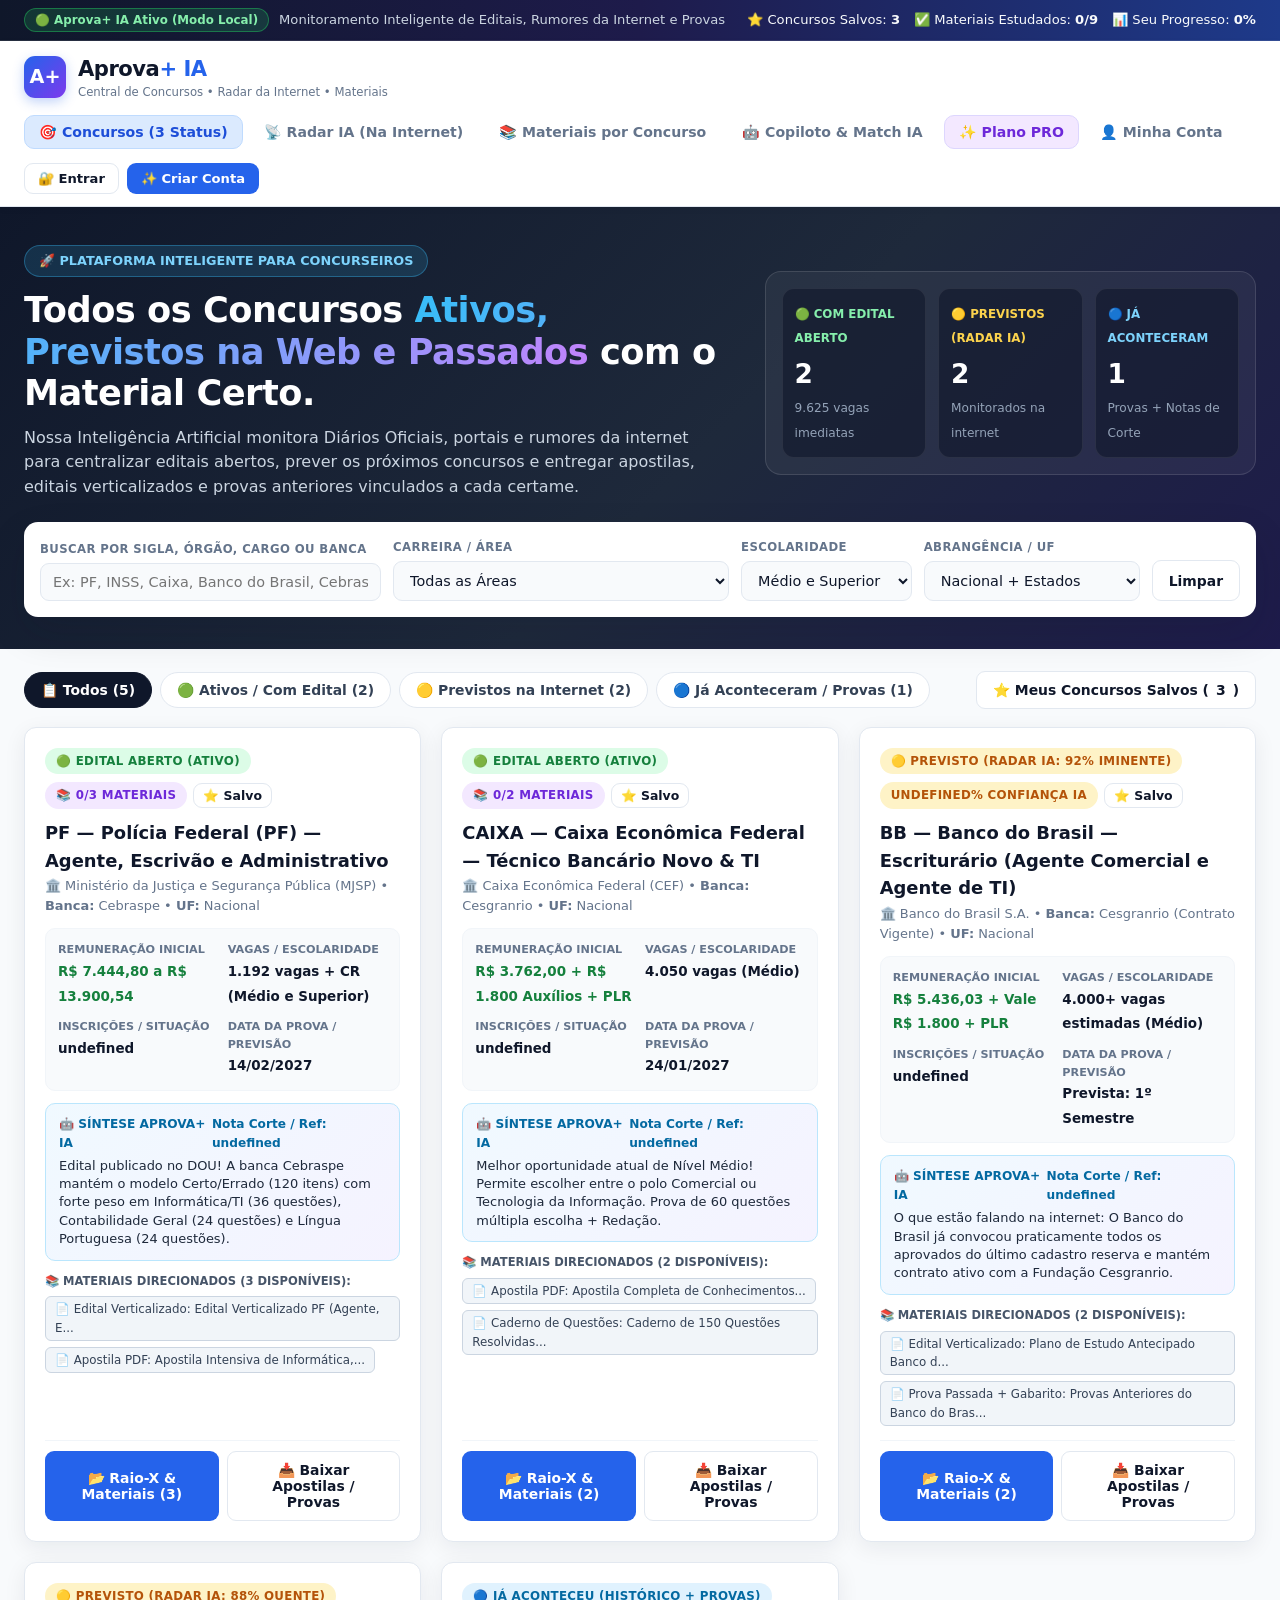
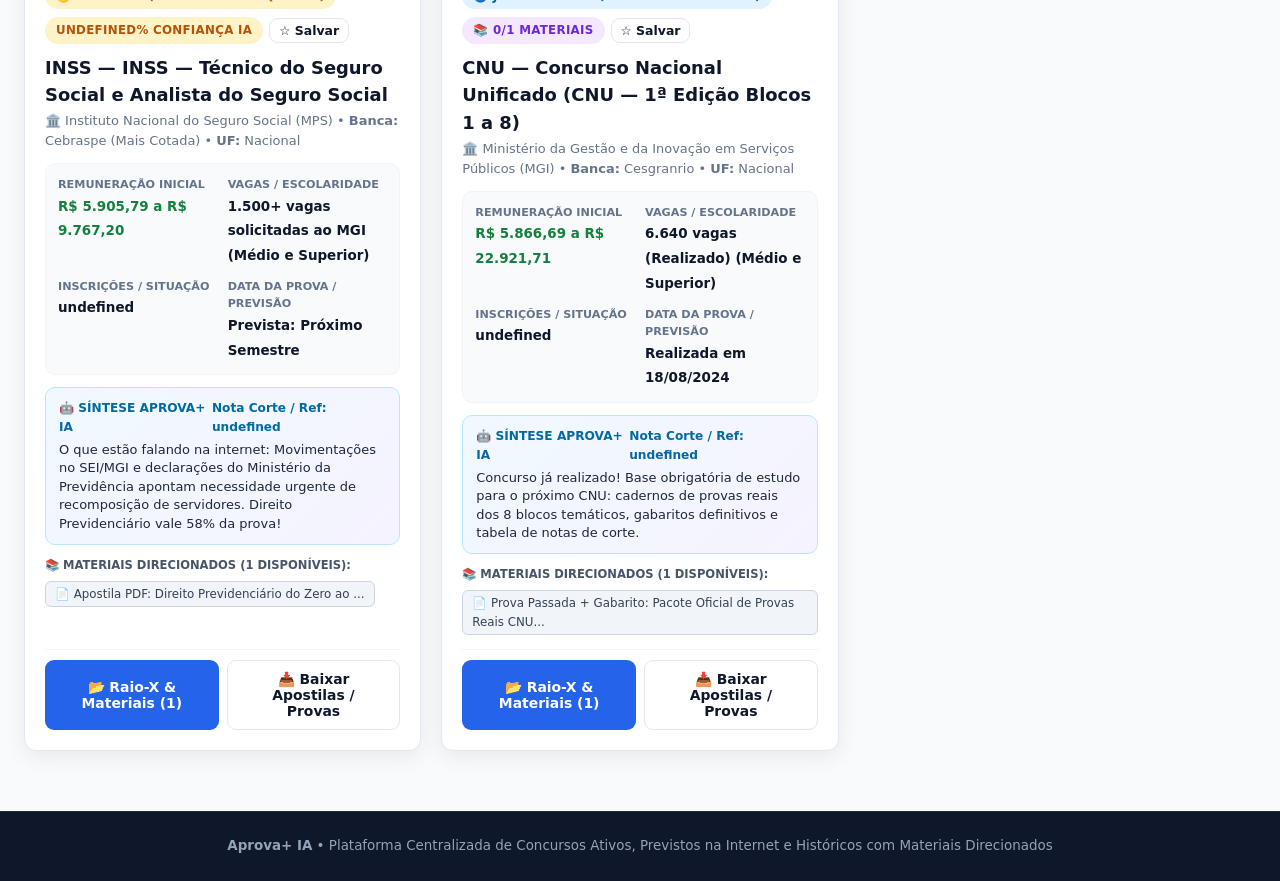
==== frontend/index.html @ aa88e506 "feat: remove Canvas from website UI and add full Login/Register and User Profile system" ====
<!DOCTYPE html>
<html lang="pt-BR">
<head>
  <meta charset="UTF-8" />
  <meta name="viewport" content="width=device-width, initial-scale=1.0" />
  <title>Aprova+ IA | Plataforma Centralizada de Concursos, Radar Web & Materiais</title>
  <link rel="stylesheet" href="css/variables.css" />
  <link rel="stylesheet" href="css/layout.css" />
  <link rel="stylesheet" href="css/components.css" />
</head>
<body>

  <!-- Barra Superior do Concurseiro -->
  <div class="top-status-bar">
    <div class="top-status-inner">
      <div style="display:flex; align-items:center; gap:10px; flex-wrap:wrap;">
        <span id="api-conn-badge" class="api-status-badge">🟢 Aprova+ IA Online</span>
        <span style="color:#cbd5e1;">Monitoramento Inteligente de Editais, Rumores da Internet e Provas</span>
      </div>
      <div class="telemetry-pills">
        <span>⭐ Concursos Salvos: <strong id="top-salvos-count">3</strong></span>
        <span>✅ Materiais Estudados: <strong id="top-estudados-count">6/34</strong></span>
        <span>📊 Seu Progresso: <strong id="top-progresso-pct">18%</strong></span>
      </div>
    </div>
  </div>

  <!-- Cabeçalho, Navegação Principal e Área de Login / Usuário -->
  <header class="app-header">
    <div class="nav-container">
      <div class="brand" onclick="window.AprovaApp.switchView('explorar')">
        <div class="brand-logo">A+</div>
        <div>
          <div class="brand-name">Aprova<span>+ IA</span></div>
          <span class="brand-tagline">Central de Concursos • Radar da Internet • Materiais</span>
        </div>
      </div>

      <nav class="nav-menu">
        <button class="nav-btn active" data-view="explorar" onclick="window.AprovaApp.switchView('explorar')">
          🎯 Concursos (3 Status)
        </button>
        <button class="nav-btn" data-view="radar" onclick="window.AprovaApp.switchView('radar')">
          📡 Radar IA (Na Internet)
        </button>
        <button class="nav-btn" data-view="materiais" onclick="window.AprovaApp.switchView('materiais')">
          📚 Materiais por Concurso
        </button>
        <button class="nav-btn" data-view="ia" onclick="window.AprovaApp.switchView('ia')">
          🤖 Copiloto & Match IA
        </button>
        <button class="nav-btn nav-premium" data-view="premium" onclick="window.AprovaApp.switchView('premium')">
          ✨ Plano PRO
        </button>
        <button class="nav-btn" data-view="conta" onclick="window.AprovaApp.switchView('conta')">
          👤 Minha Conta
        </button>
      </nav>

      <!-- Área Dinâmica de Login / Perfil do Usuário Logado -->
      <div id="header-user-area"></div>
    </div>
  </header>

  <!-- Hero Banner & Filtros Inteligentes -->
  <section class="hero-banner">
    <div class="hero-container">
      <div class="hero-grid">
        <div>
          <span class="hero-kicker">🚀 PLATAFORMA INTELIGENTE PARA CONCURSEIROS</span>
          <h1 class="hero-title">
            Todos os Concursos <span class="grad">Ativos, Previstos na Web e Passados</span> com o Material Certo.
          </h1>
          <p class="hero-desc">
            Nossa Inteligência Artificial monitora Diários Oficiais, portais e rumores da internet para centralizar editais abertos, prever os próximos concursos e entregar apostilas, editais verticalizados e provas anteriores vinculados a cada certame.
          </p>
        </div>

        <!-- KPIs Clicáveis para Filtrar Rápido pelos 3 Status -->
        <div class="hero-kpis">
          <div class="kpi-box" onclick="window.AprovaApp.setStatusFilter('aberto')" title="Clique para filtrar Concursos Ativos">
            <span style="font-size:0.74rem; color:#86efac; font-weight:800;">🟢 COM EDITAL ABERTO</span>
            <span class="kpi-number" id="kpi-abertos-count">5</span>
            <span class="kpi-sub">9.625 vagas imediatas</span>
          </div>
          <div class="kpi-box" onclick="window.AprovaApp.setStatusFilter('previsto')" title="Clique para filtrar Previstos na Internet">
            <span style="font-size:0.74rem; color:#fcd34d; font-weight:800;">🟡 PREVISTOS (RADAR IA)</span>
            <span class="kpi-number" id="kpi-previstos-count">4</span>
            <span class="kpi-sub">Monitorados na internet</span>
          </div>
          <div class="kpi-box" onclick="window.AprovaApp.setStatusFilter('encerrado')" title="Clique para filtrar Concursos Passados">
            <span style="font-size:0.74rem; color:#7dd3fc; font-weight:800;">🔵 JÁ ACONTECERAM</span>
            <span class="kpi-number" id="kpi-encerrados-count">4</span>
            <span class="kpi-sub">Provas + Notas de Corte</span>
          </div>
        </div>
      </div>

      <!-- Barra de Pesquisa e Filtros (Exibida na aba Explorar) -->
      <div id="hero-filter-bar" class="filter-bar">
        <div class="field-group">
          <label>Buscar por Sigla, Órgão, Cargo ou Banca</label>
          <input
            type="text"
            id="filter-q"
            class="field-input"
            placeholder="Ex: PF, INSS, Caixa, Banco do Brasil, Cebraspe, FGV..."
            oninput="window.AprovaApp.aplicarFiltrosDaBarra()"
          />
        </div>
        <div class="field-group">
          <label>Carreira / Área</label>
          <select id="filter-area" class="field-input" onchange="window.AprovaApp.aplicarFiltrosDaBarra()">
            <option value="todas">Todas as Áreas</option>
            <option value="Policial">Policial (PF, PRF)</option>
            <option value="Bancária">Bancária (Caixa, BB)</option>
            <option value="Tribunais">Tribunais (TSE, TJ-SP)</option>
            <option value="Administrativa">Administrativa (INSS, CNU, Correios)</option>
            <option value="Fiscal & Controle">Fiscal & Controle (Receita, BACEN, CGU)</option>
            <option value="Ambiental">Ambiental (IBAMA)</option>
          </select>
        </div>
        <div class="field-group">
          <label>Escolaridade</label>
          <select id="filter-escolaridade" class="field-input" onchange="window.AprovaApp.aplicarFiltrosDaBarra()">
            <option value="todos">Médio e Superior</option>
            <option value="Médio">Ensino Médio</option>
            <option value="Superior">Ensino Superior</option>
          </select>
        </div>
        <div class="field-group">
          <label>Abrangência / UF</label>
          <select id="filter-uf" class="field-input" onchange="window.AprovaApp.aplicarFiltrosDaBarra()">
            <option value="todas">Nacional + Estados</option>
            <option value="Nacional">Nacional (Todo o Brasil)</option>
            <option value="SP">São Paulo (SP)</option>
          </select>
        </div>
        <button class="btn btn-outline" style="height:41px;" onclick="window.AprovaApp.limparFiltros()">
          Limpar
        </button>
      </div>
    </div>
  </section>

  <!-- Conteúdo Principal (6 Views do Concurseiro) -->
  <main class="main-container">

    <!-- VIEW 1: EXPLORAR CONCURSOS (ATIVOS, PREVISTOS NA INTERNET E ENCERRADOS) -->
    <section id="view-explorar" class="view-pane active">
      <div class="status-toolbar">
        <div class="status-pills">
          <button class="status-pill active-todos" data-status="todos" onclick="window.AprovaApp.setStatusFilter('todos')">
            📋 Todos (<span id="pill-count-todos">13</span>)
          </button>
          <button class="status-pill" data-status="aberto" onclick="window.AprovaApp.setStatusFilter('aberto')">
            🟢 Ativos / Com Edital (<span id="pill-count-aberto">5</span>)
          </button>
          <button class="status-pill" data-status="previsto" onclick="window.AprovaApp.setStatusFilter('previsto')">
            🟡 Previstos na Internet (<span id="pill-count-previsto">4</span>)
          </button>
          <button class="status-pill" data-status="encerrado" onclick="window.AprovaApp.setStatusFilter('encerrado')">
            🔵 Já Aconteceram / Provas (<span id="pill-count-encerrado">4</span>)
          </button>
        </div>

        <button id="btn-filtro-salvos" class="btn btn-outline" onclick="window.AprovaApp.toggleApenasSalvos()">
          ⭐ Meus Concursos Salvos (<span id="count-salvos-badge">0</span>)
        </button>
      </div>

      <div id="concursos-grid" class="cards-grid"></div>
    </section>

    <!-- VIEW 2: RADAR IA (O QUE ESTÃO FALANDO NA INTERNET SOBRE CONCURSOS PREVISTOS) -->
    <section id="view-radar" class="view-pane">
      <div class="section-banner">
        <div>
          <span class="badge badge-previsto" style="margin-bottom:6px;">📡 MONITORAMENTO DE FONTES ABERTAS & BOATOS REAIS</span>
          <h2 style="font-size:1.45rem; font-weight:800; color:#0f172a;">
            Radar IA: O que estão falando na internet sobre novos Concursos
          </h2>
          <p style="font-size:0.88rem; color:#475569;">
            Nossa IA rastreia movimentações no Ministério da Gestão (MGI), dispensas de licitação de bancas, entrevistas de presidentes de órgãos e fóruns de concurseiros para separar fatos reais de boatos.
          </p>
        </div>
      </div>
      <div id="radar-feed-container"></div>
    </section>

    <!-- VIEW 3: CENTRAL DE MATERIAIS POR CONCURSO -->
    <section id="view-materiais" class="view-pane">
      <div class="section-banner">
        <div>
          <span class="badge badge-purple" style="margin-bottom:6px;">📚 REPOSITÓRIO DIRECIONADO POR EDITAL</span>
          <h2 style="font-size:1.45rem; font-weight:800; color:#0f172a;">
            Materiais de Estudo Relacionados a Cada Concurso Específico
          </h2>
          <p style="font-size:0.88rem; color:#475569;">
            Baixe Editais Verticalizados por IA, Apostilas PDF focadas na banca, Cadernos de Questões e Provas Passadas com Gabarito. Marque o que já estudou para acompanhar sua evolução.
          </p>
        </div>
      </div>
      <div id="materiais-hub-container"></div>
    </section>

    <!-- VIEW 4: COPILOTO & MATCH IA -->
    <section id="view-ia" class="view-pane">
      <div class="section-banner">
        <div>
          <span class="badge badge-aberto" style="margin-bottom:6px;">🤖 INTELIGÊNCIA ARTIFICIAL PARA CONCURSEIROS</span>
          <h2 style="font-size:1.45rem; font-weight:800; color:#0f172a;">
            Copiloto Aprova+ IA: Match de Perfil & Cronograma Semanal
          </h2>
          <p style="font-size:0.88rem; color:#475569;">
            Descubra quais concursos (abertos ou previstos) têm maior compatibilidade com seu perfil e receba um plano semanal de horas por disciplina.
          </p>
        </div>
      </div>
      <div id="ia-assistant-container"></div>
    </section>

    <!-- VIEW 5: PLANO PREMIUM (APROVA+ PRO) -->
    <section id="view-premium" class="view-pane">
      <div class="section-banner">
        <div>
          <span class="badge badge-purple" style="margin-bottom:6px;">✨ ACELERE SUA APROVAÇÃO</span>
          <h2 style="font-size:1.45rem; font-weight:800; color:#0f172a;">
            Plano Aprova+ PRO — Alertas em Tempo Real & IA Avançada
          </h2>
          <p style="font-size:0.88rem; color:#475569;">
            A busca de concursos e os materiais base são 100% gratuitos. Conheça os recursos avançados do Aprova+ PRO e garanta seu desconto VIP de pré-lançamento.
          </p>
        </div>
      </div>
      <div id="premium-smoke-container"></div>
    </section>

    <!-- VIEW 6: MINHA CONTA & PAINEL DE ESTUDOS DO USUÁRIO -->
    <section id="view-conta" class="view-pane">
      <div class="section-banner">
        <div>
          <span class="badge badge-aberto" style="margin-bottom:6px;">👤 ÁREA DO CONCURSEIRO</span>
          <h2 style="font-size:1.45rem; font-weight:800; color:#0f172a;">
            Minha Conta, Preferências & Caderno de Estudos
          </h2>
          <p style="font-size:0.88rem; color:#475569;">
            Gerencie seus dados pessoais, sua carreira foco, seus concursos salvos e o histórico de apostilas e provas que você já concluiu.
          </p>
        </div>
      </div>
      <div id="user-dashboard-container"></div>
    </section>

  </main>

  <!-- Modal de Detalhes / Raio-X do Concurso e Materiais -->
  <div id="concurso-modal" class="modal-overlay">
    <div class="modal-window">
      <button class="modal-close-btn" onclick="window.AprovaComponents.closeConcursoModal()" title="Fechar">✕</button>
      <div id="concurso-modal-body"></div>
    </div>
  </div>

  <!-- Modal de Login e Cadastro de Usuário -->
  <div id="auth-modal" class="modal-overlay">
    <div class="modal-window" style="max-width: 540px;">
      <button class="modal-close-btn" onclick="window.AprovaComponents.closeAuthModal()" title="Fechar">✕</button>
      <div id="auth-modal-body"></div>
    </div>
  </div>

  <!-- Container de Notificações Toast -->
  <div id="toast-container"></div>

  <!-- Rodapé -->
  <footer class="app-footer">
    <strong>Aprova+ IA</strong> • Plataforma Centralizada de Concursos Ativos, Previstos na Internet e Históricos com Materiais Direcionados
  </footer>

  <!-- Scripts Modulares do Frontend -->
  <script src="js/utils/formatters.js"></script>
  <script src="js/api/fallbackData.js"></script>
  <script src="js/api/client.js"></script>
  <script src="js/components/concursoCard.js"></script>
  <script src="js/components/modalDetalhes.js"></script>
  <script src="js/components/radarFeed.js"></script>
  <script src="js/components/materiaisHub.js"></script>
  <script src="js/components/iaAssistant.js"></script>
  <script src="js/components/smokeTestPremium.js"></script>
  <script src="js/components/userAccount.js"></script>
  <script src="js/app.js"></script>
</body>
</html>
---- frontend/css/variables.css ----
:root {
  --bg-dark: #0f172a;
  --bg-darker: #090e1a;
  --surface: #f8fafc;
  --card: #ffffff;
  --border: #e2e8f0;
  --border-strong: #cbd5e1;
  --text: #0f172a;
  --text-secondary: #334155;
  --muted: #64748b;

  --primary: #2563eb;
  --primary-hover: #1d4ed8;
  --primary-soft: #dbeafe;

  --green: #16a34a;
  --green-soft: #dcfce7;
  --green-border: #86efac;

  --amber: #d97706;
  --amber-soft: #fef3c7;
  --amber-border: #fcd34d;

  --blue: #0284c7;
  --blue-soft: #e0f2fe;
  --blue-border: #7dd3fc;

  --purple: #7c3aed;
  --purple-hover: #6d28d9;
  --purple-soft: #f3e8ff;
  --purple-border: #ddd6fe;

  --danger: #dc2626;
  --danger-soft: #fef2f2;

  --radius-sm: 8px;
  --radius-md: 12px;
  --radius-lg: 16px;

  --shadow-sm: 0 2px 8px rgba(15, 23, 42, 0.04);
  --shadow-md: 0 6px 22px rgba(15, 23, 42, 0.07);
  --shadow-lg: 0 16px 38px rgba(15, 23, 42, 0.14);
}

* {
  box-sizing: border-box;
  margin: 0;
  padding: 0;
  font-family: 'Segoe UI', system-ui, -apple-system, BlinkMacSystemFont, sans-serif;
}

body {
  background-color: var(--surface);
  color: var(--text);
  line-height: 1.55;
  min-height: 100vh;
  display: flex;
  flex-direction: column;
}
---- frontend/css/layout.css ----
/* Top Telemetry & API Status Bar */
.top-status-bar {
  background: linear-gradient(90deg, #0f172a 0%, #1e1b4b 50%, #1e3a8a 100%);
  color: #f8fafc;
  font-size: 0.82rem;
  padding: 8px 24px;
  border-bottom: 1px solid rgba(255, 255, 255, 0.1);
}
.top-status-inner {
  max-width: 1360px;
  margin: 0 auto;
  display: flex;
  justify-content: space-between;
  align-items: center;
  flex-wrap: wrap;
  gap: 12px;
}
.api-status-badge {
  display: inline-flex;
  align-items: center;
  gap: 6px;
  background: rgba(34, 197, 94, 0.18);
  border: 1px solid rgba(34, 197, 94, 0.45);
  color: #86efac;
  padding: 2px 10px;
  border-radius: 999px;
  font-weight: 700;
  font-size: 0.74rem;
}
.api-status-badge.offline {
  background: rgba(245, 158, 11, 0.2);
  border-color: rgba(245, 158, 11, 0.5);
  color: #fcd34d;
}
.telemetry-pills {
  display: flex;
  align-items: center;
  gap: 14px;
  flex-wrap: wrap;
}

/* Main Header / Navbar */
.app-header {
  background: #ffffff;
  border-bottom: 1px solid var(--border);
  position: sticky;
  top: 0;
  z-index: 90;
  box-shadow: var(--shadow-sm);
}
.nav-container {
  max-width: 1360px;
  margin: 0 auto;
  padding: 12px 24px;
  display: flex;
  justify-content: space-between;
  align-items: center;
  flex-wrap: wrap;
  gap: 14px;
}
.brand {
  display: flex;
  align-items: center;
  gap: 12px;
  text-decoration: none;
  color: var(--text);
  cursor: pointer;
}
.brand-logo {
  width: 42px;
  height: 42px;
  border-radius: 11px;
  background: linear-gradient(135deg, var(--primary), var(--purple));
  color: #fff;
  font-weight: 800;
  font-size: 1.2rem;
  display: flex;
  align-items: center;
  justify-content: center;
  box-shadow: 0 4px 12px rgba(37, 99, 235, 0.28);
}
.brand-name {
  font-size: 1.32rem;
  font-weight: 800;
  letter-spacing: -0.5px;
}
.brand-name span {
  color: var(--primary);
}
.brand-tagline {
  display: block;
  font-size: 0.73rem;
  color: var(--muted);
  margin-top: -3px;
}

.nav-menu {
  display: flex;
  gap: 6px;
  flex-wrap: wrap;
}
.nav-btn {
  border: 1px solid transparent;
  background: transparent;
  padding: 8px 14px;
  border-radius: 10px;
  font-size: 0.88rem;
  font-weight: 600;
  color: var(--muted);
  cursor: pointer;
  display: inline-flex;
  align-items: center;
  gap: 7px;
  transition: all 0.18s ease;
}
.nav-btn:hover {
  background: #f1f5f9;
  color: var(--text);
}
.nav-btn.active {
  background: var(--primary-soft);
  color: var(--primary-hover);
  border-color: #bfdbfe;
}
.nav-btn.nav-premium {
  background: var(--purple-soft);
  color: var(--purple-hover);
  border-color: var(--purple-border);
}
.nav-btn.nav-premium.active {
  background: linear-gradient(135deg, var(--purple), var(--purple-hover));
  color: #fff;
}

/* Hero Section */
.hero-banner {
  background: linear-gradient(135deg, #0f172a 0%, #1e293b 55%, #1e1b4b 100%);
  color: #fff;
  padding: 38px 24px 32px;
}
.hero-container {
  max-width: 1360px;
  margin: 0 auto;
}
.hero-grid {
  display: grid;
  grid-template-columns: 1.45fr 1fr;
  gap: 28px;
  align-items: center;
}
@media (max-width: 980px) {
  .hero-grid {
    grid-template-columns: 1fr;
  }
}
.hero-kicker {
  display: inline-flex;
  align-items: center;
  gap: 8px;
  background: rgba(56, 189, 248, 0.15);
  border: 1px solid rgba(56, 189, 248, 0.35);
  color: #7dd3fc;
  padding: 5px 14px;
  border-radius: 999px;
  font-size: 0.8rem;
  font-weight: 600;
  margin-bottom: 12px;
}
.hero-title {
  font-size: 2.2rem;
  line-height: 1.18;
  font-weight: 800;
  margin-bottom: 12px;
  letter-spacing: -0.5px;
}
.hero-title .grad {
  background: linear-gradient(90deg, #38bdf8, #c084fc);
  -webkit-background-clip: text;
  -webkit-text-fill-color: transparent;
}
.hero-desc {
  color: #cbd5e1;
  font-size: 1rem;
  max-width: 680px;
}

.hero-kpis {
  display: grid;
  grid-template-columns: repeat(3, 1fr);
  gap: 12px;
  background: rgba(255, 255, 255, 0.05);
  border: 1px solid rgba(255, 255, 255, 0.12);
  padding: 16px;
  border-radius: 16px;
}
.kpi-box {
  background: rgba(15, 23, 42, 0.6);
  border: 1px solid rgba(255, 255, 255, 0.08);
  border-radius: 12px;
  padding: 12px;
  cursor: pointer;
  transition: transform 0.18s, border-color 0.18s;
}
.kpi-box:hover {
  transform: translateY(-2px);
  border-color: rgba(255, 255, 255, 0.35);
}
.kpi-number {
  display: block;
  font-size: 1.65rem;
  font-weight: 800;
  margin-top: 4px;
}
.kpi-sub {
  font-size: 0.76rem;
  color: #94a3b8;
}

/* Search & Filter Panel */
.filter-bar {
  margin-top: 22px;
  background: #ffffff;
  color: var(--text);
  padding: 16px;
  border-radius: 14px;
  box-shadow: var(--shadow-lg);
  display: grid;
  grid-template-columns: 2fr 1fr 1fr 1fr auto;
  gap: 12px;
  align-items: end;
}
@media (max-width: 1024px) {
  .filter-bar {
    grid-template-columns: 1fr 1fr;
  }
}
@media (max-width: 600px) {
  .filter-bar {
    grid-template-columns: 1fr;
  }
}

/* Main Content Wrapper */
.main-container {
  max-width: 1360px;
  width: 100%;
  margin: 22px auto 60px;
  padding: 0 24px;
  flex: 1;
}
.view-pane {
  display: none;
}
.view-pane.active {
  display: block;
}

/* Footer */
.app-footer {
  background: #0f172a;
  color: #94a3b8;
  padding: 24px;
  font-size: 0.84rem;
  text-align: center;
  border-top: 1px solid #1e293b;
}
---- frontend/css/components.css ----
/* Form Controls & Buttons */
.field-group {
  display: flex;
  flex-direction: column;
  gap: 5px;
}
.field-group label {
  font-size: 0.73rem;
  font-weight: 700;
  text-transform: uppercase;
  color: var(--muted);
  letter-spacing: 0.4px;
}
.field-input {
  padding: 10px 12px;
  border: 1px solid var(--border);
  border-radius: 9px;
  font-size: 0.9rem;
  color: var(--text);
  background: #f8fafc;
  outline: none;
  transition: border-color 0.18s, background 0.18s;
}
.field-input:focus {
  border-color: var(--primary);
  background: #fff;
}

.btn {
  display: inline-flex;
  align-items: center;
  justify-content: center;
  gap: 7px;
  padding: 10px 16px;
  border-radius: 9px;
  font-size: 0.87rem;
  font-weight: 700;
  cursor: pointer;
  border: 1px solid transparent;
  transition: all 0.18s ease;
  text-decoration: none;
}
.btn-primary {
  background: var(--primary);
  color: #fff;
}
.btn-primary:hover {
  background: var(--primary-hover);
}
.btn-purple {
  background: var(--purple);
  color: #fff;
}
.btn-purple:hover {
  background: var(--purple-hover);
}
.btn-outline {
  background: #fff;
  border-color: var(--border);
  color: var(--text);
}
.btn-outline:hover {
  background: #f1f5f9;
  border-color: var(--border-strong);
}

/* Status Filter Pills Row */
.status-toolbar {
  display: flex;
  justify-content: space-between;
  align-items: center;
  flex-wrap: wrap;
  gap: 12px;
  margin-bottom: 18px;
}
.status-pills {
  display: flex;
  gap: 8px;
  flex-wrap: wrap;
}
.status-pill {
  border: 1px solid var(--border);
  background: #fff;
  padding: 9px 16px;
  border-radius: 999px;
  font-size: 0.87rem;
  font-weight: 700;
  cursor: pointer;
  color: var(--text-secondary);
  transition: all 0.18s;
}
.status-pill:hover {
  border-color: var(--border-strong);
}
.status-pill.active-todos {
  background: var(--bg-dark);
  color: #fff;
  border-color: var(--bg-dark);
}
.status-pill.active-aberto {
  background: var(--green-soft);
  color: #15803d;
  border-color: var(--green-border);
}
.status-pill.active-previsto {
  background: var(--amber-soft);
  color: #b45309;
  border-color: var(--amber-border);
}
.status-pill.active-encerrado {
  background: var(--blue-soft);
  color: #0369a1;
  border-color: var(--blue-border);
}

/* Concursos Cards Grid */
.cards-grid {
  display: grid;
  grid-template-columns: repeat(auto-fill, minmax(390px, 1fr));
  gap: 20px;
}
@media (max-width: 460px) {
  .cards-grid {
    grid-template-columns: 1fr;
  }
}
.concurso-card {
  background: var(--card);
  border: 1px solid var(--border);
  border-radius: var(--radius-md);
  padding: 20px;
  box-shadow: var(--shadow-md);
  display: flex;
  flex-direction: column;
  justify-content: space-between;
  transition: transform 0.2s, box-shadow 0.2s;
}
.concurso-card:hover {
  transform: translateY(-3px);
  box-shadow: var(--shadow-lg);
}
.badge {
  display: inline-flex;
  align-items: center;
  gap: 6px;
  padding: 4px 11px;
  border-radius: 999px;
  font-size: 0.74rem;
  font-weight: 800;
  text-transform: uppercase;
  letter-spacing: 0.3px;
}
.badge-aberto {
  background: var(--green-soft);
  color: #15803d;
}
.badge-previsto {
  background: var(--amber-soft);
  color: #b45309;
}
.badge-encerrado {
  background: var(--blue-soft);
  color: #0369a1;
}
.badge-purple {
  background: var(--purple-soft);
  color: var(--purple-hover);
}

.meta-box {
  display: grid;
  grid-template-columns: 1fr 1fr;
  gap: 10px;
  background: #f8fafc;
  border: 1px solid #f1f5f9;
  padding: 12px;
  border-radius: 10px;
  margin: 12px 0;
}
.meta-item span {
  display: block;
  font-size: 0.7rem;
  text-transform: uppercase;
  color: var(--muted);
  font-weight: 700;
}
.meta-item strong {
  font-size: 0.84rem;
  color: var(--text);
}

.ai-callout {
  background: linear-gradient(135deg, #f0f9ff 0%, #f5f3ff 100%);
  border: 1px solid #bae6fd;
  border-radius: 10px;
  padding: 11px 13px;
  font-size: 0.83rem;
  margin-bottom: 12px;
}
.ai-callout-head {
  display: flex;
  justify-content: space-between;
  align-items: center;
  font-weight: 800;
  color: #0369a1;
  font-size: 0.76rem;
  margin-bottom: 4px;
}

/* Section Banner */
.section-banner {
  background: #fff;
  border: 1px solid var(--border);
  border-radius: var(--radius-md);
  padding: 22px 24px;
  margin-bottom: 20px;
  display: flex;
  justify-content: space-between;
  align-items: center;
  flex-wrap: wrap;
  gap: 16px;
  box-shadow: var(--shadow-sm);
}

/* Radar Thermometer */
.thermometer-bar {
  height: 9px;
  background: #e2e8f0;
  border-radius: 99px;
  overflow: hidden;
  margin: 8px 0;
}
.thermometer-fill {
  height: 100%;
  background: linear-gradient(90deg, #f59e0b, #ef4444);
  border-radius: 99px;
}

/* Modal */
.modal-overlay {
  position: fixed;
  inset: 0;
  background: rgba(15, 23, 42, 0.68);
  backdrop-filter: blur(4px);
  display: none;
  align-items: center;
  justify-content: center;
  z-index: 200;
  padding: 20px;
}
.modal-overlay.open {
  display: flex;
}
.modal-window {
  background: #fff;
  border-radius: var(--radius-lg);
  max-width: 920px;
  width: 100%;
  max-height: 90vh;
  overflow-y: auto;
  padding: 28px;
  box-shadow: var(--shadow-lg);
  position: relative;
}
.modal-close-btn {
  position: absolute;
  top: 18px;
  right: 18px;
  width: 36px;
  height: 36px;
  border-radius: 50%;
  border: none;
  background: #f1f5f9;
  font-weight: 800;
  cursor: pointer;
}

/* Tables */
.data-table {
  width: 100%;
  border-collapse: collapse;
  font-size: 0.85rem;
}
.data-table th,
.data-table td {
  padding: 10px 12px;
  border: 1px solid var(--border);
  text-align: left;
}
.data-table th {
  background: #f1f5f9;
  font-weight: 700;
}

/* Material Item Row */
.mat-item {
  display: flex;
  justify-content: space-between;
  align-items: center;
  gap: 12px;
  flex-wrap: wrap;
  padding: 12px 14px;
  border: 1px solid var(--border);
  border-radius: 10px;
  background: #f8fafc;
  margin-bottom: 8px;
}
.mat-item.studied {
  background: #f0fdf4;
  border-color: var(--green-border);
}

/* Toast Notification */
#toast-container {
  position: fixed;
  bottom: 22px;
  right: 22px;
  z-index: 300;
  display: flex;
  flex-direction: column;
  gap: 8px;
}
.toast-msg {
  background: #0f172a;
  color: #fff;
  padding: 12px 18px;
  border-radius: 10px;
  box-shadow: var(--shadow-lg);
  font-size: 0.86rem;
  font-weight: 600;
  border-left: 4px solid #22c55e;
  animation: fadeIn 0.2s ease;
}
@keyframes fadeIn {
  from { opacity: 0; transform: translateY(8px); }
  to { opacity: 1; transform: translateY(0); }
}
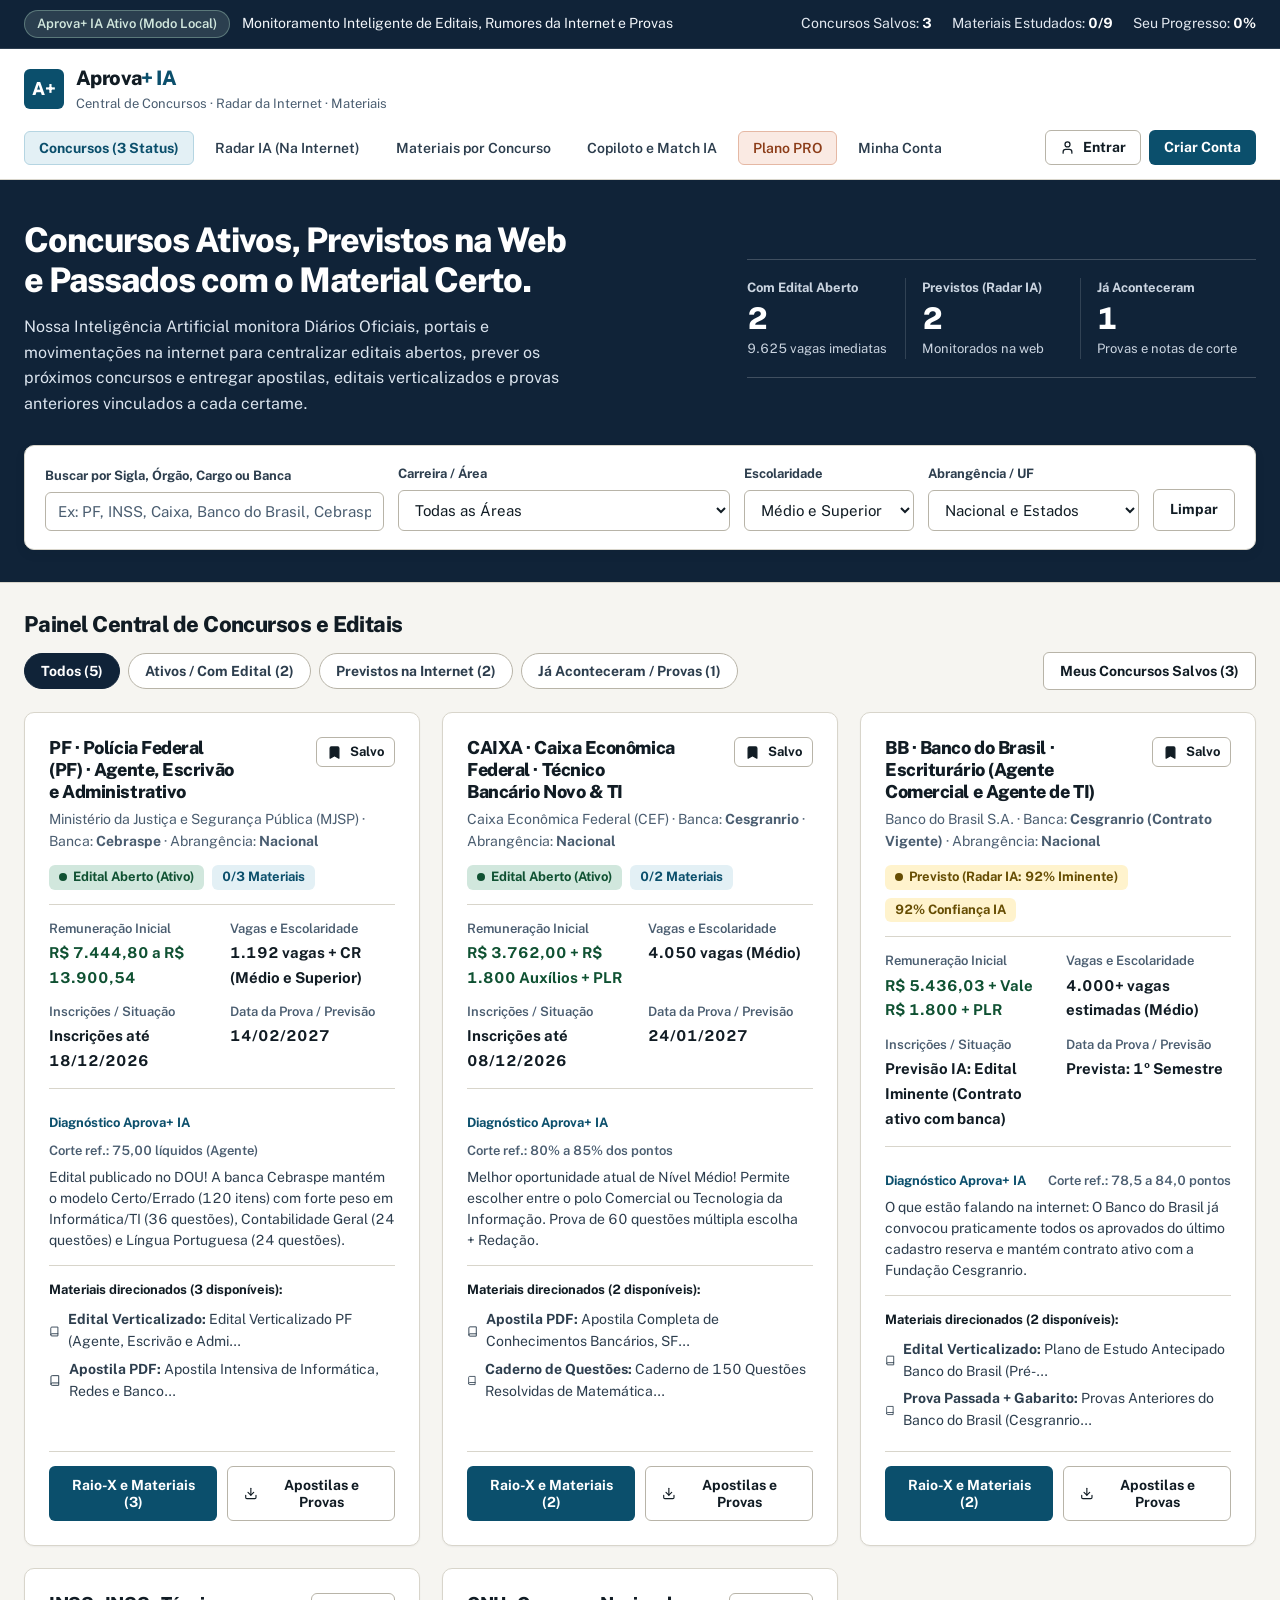
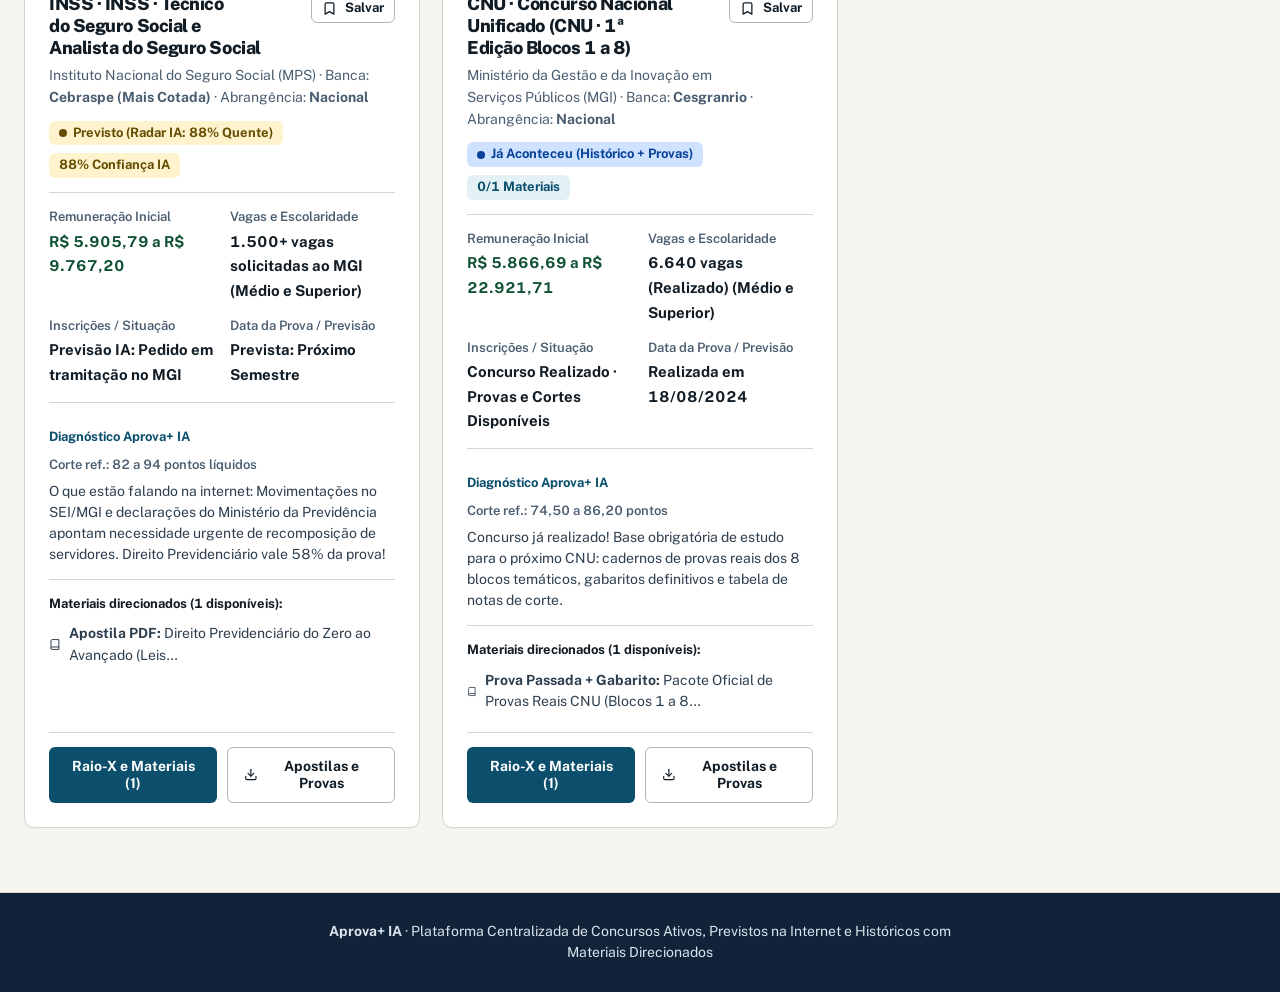
==== commit 345b21c4: "style(impeccable): apply Impeccable design system with Public Sans, civic editorial palette, flat hi" ====
--- a/frontend/index.html
+++ b/frontend/index.html
@@ -3,7 +3,7 @@
 <head>
   <meta charset="UTF-8" />
   <meta name="viewport" content="width=device-width, initial-scale=1.0" />
-  <title>Aprova+ IA | Plataforma Centralizada de Concursos, Radar Web & Materiais</title>
+  <title>Aprova+ IA | Plataforma Centralizada de Concursos, Radar Web e Materiais</title>
   <link rel="stylesheet" href="css/variables.css" />
   <link rel="stylesheet" href="css/layout.css" />
   <link rel="stylesheet" href="css/components.css" />
@@ -13,14 +13,14 @@
   <!-- Barra Superior do Concurseiro -->
   <div class="top-status-bar">
     <div class="top-status-inner">
-      <div style="display:flex; align-items:center; gap:10px; flex-wrap:wrap;">
-        <span id="api-conn-badge" class="api-status-badge">🟢 Aprova+ IA Online</span>
-        <span style="color:#cbd5e1;">Monitoramento Inteligente de Editais, Rumores da Internet e Provas</span>
+      <div style="display:flex; align-items:center; gap:12px; flex-wrap:wrap;">
+        <span id="api-conn-badge" class="api-status-badge">Aprova+ IA Online</span>
+        <span>Monitoramento Inteligente de Editais, Rumores da Internet e Provas</span>
       </div>
       <div class="telemetry-pills">
-        <span>⭐ Concursos Salvos: <strong id="top-salvos-count">3</strong></span>
-        <span>✅ Materiais Estudados: <strong id="top-estudados-count">6/34</strong></span>
-        <span>📊 Seu Progresso: <strong id="top-progresso-pct">18%</strong></span>
+        <span>Concursos Salvos: <strong id="top-salvos-count">3</strong></span>
+        <span>Materiais Estudados: <strong id="top-estudados-count">6/34</strong></span>
+        <span>Seu Progresso: <strong id="top-progresso-pct">18%</strong></span>
       </div>
     </div>
   </div>
@@ -32,28 +32,28 @@
         <div class="brand-logo">A+</div>
         <div>
           <div class="brand-name">Aprova<span>+ IA</span></div>
-          <span class="brand-tagline">Central de Concursos • Radar da Internet • Materiais</span>
-        </div>
-      </div>
-
-      <nav class="nav-menu">
-        <button class="nav-btn active" data-view="explorar" onclick="window.AprovaApp.switchView('explorar')">
-          🎯 Concursos (3 Status)
-        </button>
-        <button class="nav-btn" data-view="radar" onclick="window.AprovaApp.switchView('radar')">
-          📡 Radar IA (Na Internet)
-        </button>
-        <button class="nav-btn" data-view="materiais" onclick="window.AprovaApp.switchView('materiais')">
-          📚 Materiais por Concurso
-        </button>
-        <button class="nav-btn" data-view="ia" onclick="window.AprovaApp.switchView('ia')">
-          🤖 Copiloto & Match IA
-        </button>
-        <button class="nav-btn nav-premium" data-view="premium" onclick="window.AprovaApp.switchView('premium')">
-          ✨ Plano PRO
-        </button>
-        <button class="nav-btn" data-view="conta" onclick="window.AprovaApp.switchView('conta')">
-          👤 Minha Conta
+          <span class="brand-tagline">Central de Concursos · Radar da Internet · Materiais</span>
+        </div>
+      </div>
+
+      <nav class="nav-menu" aria-label="Navegação Principal">
+        <button type="button" class="nav-btn active" data-view="explorar" onclick="window.AprovaApp.switchView('explorar')">
+          Concursos (3 Status)
+        </button>
+        <button type="button" class="nav-btn" data-view="radar" onclick="window.AprovaApp.switchView('radar')">
+          Radar IA (Na Internet)
+        </button>
+        <button type="button" class="nav-btn" data-view="materiais" onclick="window.AprovaApp.switchView('materiais')">
+          Materiais por Concurso
+        </button>
+        <button type="button" class="nav-btn" data-view="ia" onclick="window.AprovaApp.switchView('ia')">
+          Copiloto e Match IA
+        </button>
+        <button type="button" class="nav-btn nav-premium" data-view="premium" onclick="window.AprovaApp.switchView('premium')">
+          Plano PRO
+        </button>
+        <button type="button" class="nav-btn" data-view="conta" onclick="window.AprovaApp.switchView('conta')">
+          Minha Conta
         </button>
       </nav>
 
@@ -62,36 +62,35 @@
     </div>
   </header>
 
-  <!-- Hero Banner & Filtros Inteligentes -->
+  <!-- Hero Workspace & Filtros Inteligentes -->
   <section class="hero-banner">
     <div class="hero-container">
       <div class="hero-grid">
         <div>
-          <span class="hero-kicker">🚀 PLATAFORMA INTELIGENTE PARA CONCURSEIROS</span>
           <h1 class="hero-title">
-            Todos os Concursos <span class="grad">Ativos, Previstos na Web e Passados</span> com o Material Certo.
+            Concursos Ativos, Previstos na Web e Passados com o Material Certo.
           </h1>
           <p class="hero-desc">
-            Nossa Inteligência Artificial monitora Diários Oficiais, portais e rumores da internet para centralizar editais abertos, prever os próximos concursos e entregar apostilas, editais verticalizados e provas anteriores vinculados a cada certame.
-          </p>
-        </div>
-
-        <!-- KPIs Clicáveis para Filtrar Rápido pelos 3 Status -->
-        <div class="hero-kpis">
-          <div class="kpi-box" onclick="window.AprovaApp.setStatusFilter('aberto')" title="Clique para filtrar Concursos Ativos">
-            <span style="font-size:0.74rem; color:#86efac; font-weight:800;">🟢 COM EDITAL ABERTO</span>
-            <span class="kpi-number" id="kpi-abertos-count">5</span>
-            <span class="kpi-sub">9.625 vagas imediatas</span>
+            Nossa Inteligência Artificial monitora Diários Oficiais, portais e movimentações na internet para centralizar editais abertos, prever os próximos concursos e entregar apostilas, editais verticalizados e provas anteriores vinculados a cada certame.
+          </p>
+        </div>
+
+        <!-- Painel Tipográfico Plano para Filtrar Rápido pelos 3 Status -->
+        <div class="hero-ledger">
+          <div class="ledger-item" onclick="window.AprovaApp.setStatusFilter('aberto')" title="Clique para filtrar Concursos Ativos">
+            <span class="ledger-label">Com Edital Aberto</span>
+            <span class="ledger-number" id="kpi-abertos-count">5</span>
+            <span class="ledger-sub">9.625 vagas imediatas</span>
           </div>
-          <div class="kpi-box" onclick="window.AprovaApp.setStatusFilter('previsto')" title="Clique para filtrar Previstos na Internet">
-            <span style="font-size:0.74rem; color:#fcd34d; font-weight:800;">🟡 PREVISTOS (RADAR IA)</span>
-            <span class="kpi-number" id="kpi-previstos-count">4</span>
-            <span class="kpi-sub">Monitorados na internet</span>
+          <div class="ledger-item" onclick="window.AprovaApp.setStatusFilter('previsto')" title="Clique para filtrar Previstos na Internet">
+            <span class="ledger-label">Previstos (Radar IA)</span>
+            <span class="ledger-number" id="kpi-previstos-count">4</span>
+            <span class="ledger-sub">Monitorados na web</span>
           </div>
-          <div class="kpi-box" onclick="window.AprovaApp.setStatusFilter('encerrado')" title="Clique para filtrar Concursos Passados">
-            <span style="font-size:0.74rem; color:#7dd3fc; font-weight:800;">🔵 JÁ ACONTECERAM</span>
-            <span class="kpi-number" id="kpi-encerrados-count">4</span>
-            <span class="kpi-sub">Provas + Notas de Corte</span>
+          <div class="ledger-item" onclick="window.AprovaApp.setStatusFilter('encerrado')" title="Clique para filtrar Concursos Passados">
+            <span class="ledger-label">Já Aconteceram</span>
+            <span class="ledger-number" id="kpi-encerrados-count">4</span>
+            <span class="ledger-sub">Provas e notas de corte</span>
           </div>
         </div>
       </div>
@@ -99,7 +98,7 @@
       <!-- Barra de Pesquisa e Filtros (Exibida na aba Explorar) -->
       <div id="hero-filter-bar" class="filter-bar">
         <div class="field-group">
-          <label>Buscar por Sigla, Órgão, Cargo ou Banca</label>
+          <label for="filter-q">Buscar por Sigla, Órgão, Cargo ou Banca</label>
           <input
             type="text"
             id="filter-q"
@@ -109,19 +108,19 @@
           />
         </div>
         <div class="field-group">
-          <label>Carreira / Área</label>
+          <label for="filter-area">Carreira / Área</label>
           <select id="filter-area" class="field-input" onchange="window.AprovaApp.aplicarFiltrosDaBarra()">
             <option value="todas">Todas as Áreas</option>
             <option value="Policial">Policial (PF, PRF)</option>
             <option value="Bancária">Bancária (Caixa, BB)</option>
             <option value="Tribunais">Tribunais (TSE, TJ-SP)</option>
             <option value="Administrativa">Administrativa (INSS, CNU, Correios)</option>
-            <option value="Fiscal & Controle">Fiscal & Controle (Receita, BACEN, CGU)</option>
+            <option value="Fiscal">Fiscal e Controle (Receita, BACEN, CGU)</option>
             <option value="Ambiental">Ambiental (IBAMA)</option>
           </select>
         </div>
         <div class="field-group">
-          <label>Escolaridade</label>
+          <label for="filter-escolaridade">Escolaridade</label>
           <select id="filter-escolaridade" class="field-input" onchange="window.AprovaApp.aplicarFiltrosDaBarra()">
             <option value="todos">Médio e Superior</option>
             <option value="Médio">Ensino Médio</option>
@@ -129,14 +128,14 @@
           </select>
         </div>
         <div class="field-group">
-          <label>Abrangência / UF</label>
+          <label for="filter-uf">Abrangência / UF</label>
           <select id="filter-uf" class="field-input" onchange="window.AprovaApp.aplicarFiltrosDaBarra()">
-            <option value="todas">Nacional + Estados</option>
+            <option value="todas">Nacional e Estados</option>
             <option value="Nacional">Nacional (Todo o Brasil)</option>
             <option value="SP">São Paulo (SP)</option>
           </select>
         </div>
-        <button class="btn btn-outline" style="height:41px;" onclick="window.AprovaApp.limparFiltros()">
+        <button type="button" class="btn btn-outline" style="height:42px;" onclick="window.AprovaApp.limparFiltros()">
           Limpar
         </button>
       </div>
@@ -148,24 +147,29 @@
 
     <!-- VIEW 1: EXPLORAR CONCURSOS (ATIVOS, PREVISTOS NA INTERNET E ENCERRADOS) -->
     <section id="view-explorar" class="view-pane active">
+      <div style="margin-bottom:14px;">
+        <h2 style="font-size:1.375rem; font-weight:800; color:var(--text);">
+          Painel Central de Concursos e Editais
+        </h2>
+      </div>
       <div class="status-toolbar">
         <div class="status-pills">
-          <button class="status-pill active-todos" data-status="todos" onclick="window.AprovaApp.setStatusFilter('todos')">
-            📋 Todos (<span id="pill-count-todos">13</span>)
-          </button>
-          <button class="status-pill" data-status="aberto" onclick="window.AprovaApp.setStatusFilter('aberto')">
-            🟢 Ativos / Com Edital (<span id="pill-count-aberto">5</span>)
-          </button>
-          <button class="status-pill" data-status="previsto" onclick="window.AprovaApp.setStatusFilter('previsto')">
-            🟡 Previstos na Internet (<span id="pill-count-previsto">4</span>)
-          </button>
-          <button class="status-pill" data-status="encerrado" onclick="window.AprovaApp.setStatusFilter('encerrado')">
-            🔵 Já Aconteceram / Provas (<span id="pill-count-encerrado">4</span>)
-          </button>
-        </div>
-
-        <button id="btn-filtro-salvos" class="btn btn-outline" onclick="window.AprovaApp.toggleApenasSalvos()">
-          ⭐ Meus Concursos Salvos (<span id="count-salvos-badge">0</span>)
+          <button type="button" class="status-pill active-todos" data-status="todos" onclick="window.AprovaApp.setStatusFilter('todos')">
+            <span>Todos (<span id="pill-count-todos">13</span>)</span>
+          </button>
+          <button type="button" class="status-pill" data-status="aberto" onclick="window.AprovaApp.setStatusFilter('aberto')">
+            <span>Ativos / Com Edital (<span id="pill-count-aberto">5</span>)</span>
+          </button>
+          <button type="button" class="status-pill" data-status="previsto" onclick="window.AprovaApp.setStatusFilter('previsto')">
+            <span>Previstos na Internet (<span id="pill-count-previsto">4</span>)</span>
+          </button>
+          <button type="button" class="status-pill" data-status="encerrado" onclick="window.AprovaApp.setStatusFilter('encerrado')">
+            <span>Já Aconteceram / Provas (<span id="pill-count-encerrado">4</span>)</span>
+          </button>
+        </div>
+
+        <button type="button" id="btn-filtro-salvos" class="btn btn-outline" onclick="window.AprovaApp.toggleApenasSalvos()">
+          <span>Meus Concursos Salvos (<span id="count-salvos-badge">0</span>)</span>
         </button>
       </div>
 
@@ -176,12 +180,11 @@
     <section id="view-radar" class="view-pane">
       <div class="section-banner">
         <div>
-          <span class="badge badge-previsto" style="margin-bottom:6px;">📡 MONITORAMENTO DE FONTES ABERTAS & BOATOS REAIS</span>
-          <h2 style="font-size:1.45rem; font-weight:800; color:#0f172a;">
+          <h2 style="font-size:1.5rem; font-weight:800; color:var(--text); margin-bottom:6px;">
             Radar IA: O que estão falando na internet sobre novos Concursos
           </h2>
-          <p style="font-size:0.88rem; color:#475569;">
-            Nossa IA rastreia movimentações no Ministério da Gestão (MGI), dispensas de licitação de bancas, entrevistas de presidentes de órgãos e fóruns de concurseiros para separar fatos reais de boatos.
+          <p style="font-size:0.9375rem; color:var(--text-secondary);">
+            Nossa IA rastreia movimentações no Ministério da Gestão (MGI), dispensas de licitação de bancas, entrevistas de dirigentes de órgãos e fóruns de concurseiros para separar fatos reais de boatos.
           </p>
         </div>
       </div>
@@ -192,11 +195,10 @@
     <section id="view-materiais" class="view-pane">
       <div class="section-banner">
         <div>
-          <span class="badge badge-purple" style="margin-bottom:6px;">📚 REPOSITÓRIO DIRECIONADO POR EDITAL</span>
-          <h2 style="font-size:1.45rem; font-weight:800; color:#0f172a;">
+          <h2 style="font-size:1.5rem; font-weight:800; color:var(--text); margin-bottom:6px;">
             Materiais de Estudo Relacionados a Cada Concurso Específico
           </h2>
-          <p style="font-size:0.88rem; color:#475569;">
+          <p style="font-size:0.9375rem; color:var(--text-secondary);">
             Baixe Editais Verticalizados por IA, Apostilas PDF focadas na banca, Cadernos de Questões e Provas Passadas com Gabarito. Marque o que já estudou para acompanhar sua evolução.
           </p>
         </div>
@@ -208,11 +210,10 @@
     <section id="view-ia" class="view-pane">
       <div class="section-banner">
         <div>
-          <span class="badge badge-aberto" style="margin-bottom:6px;">🤖 INTELIGÊNCIA ARTIFICIAL PARA CONCURSEIROS</span>
-          <h2 style="font-size:1.45rem; font-weight:800; color:#0f172a;">
-            Copiloto Aprova+ IA: Match de Perfil & Cronograma Semanal
-          </h2>
-          <p style="font-size:0.88rem; color:#475569;">
+          <h2 style="font-size:1.5rem; font-weight:800; color:var(--text); margin-bottom:6px;">
+            Copiloto Aprova+ IA: Match de Perfil e Cronograma Semanal
+          </h2>
+          <p style="font-size:0.9375rem; color:var(--text-secondary);">
             Descubra quais concursos (abertos ou previstos) têm maior compatibilidade com seu perfil e receba um plano semanal de horas por disciplina.
           </p>
         </div>
@@ -224,12 +225,11 @@
     <section id="view-premium" class="view-pane">
       <div class="section-banner">
         <div>
-          <span class="badge badge-purple" style="margin-bottom:6px;">✨ ACELERE SUA APROVAÇÃO</span>
-          <h2 style="font-size:1.45rem; font-weight:800; color:#0f172a;">
-            Plano Aprova+ PRO — Alertas em Tempo Real & IA Avançada
-          </h2>
-          <p style="font-size:0.88rem; color:#475569;">
-            A busca de concursos e os materiais base são 100% gratuitos. Conheça os recursos avançados do Aprova+ PRO e garanta seu desconto VIP de pré-lançamento.
+          <h2 style="font-size:1.5rem; font-weight:800; color:var(--text); margin-bottom:6px;">
+            Plano Aprova+ PRO: Alertas em Tempo Real e IA Avançada
+          </h2>
+          <p style="font-size:0.9375rem; color:var(--text-secondary);">
+            A busca de concursos e os materiais base são gratuitos. Conheça os recursos avançados do Aprova+ PRO e garanta seu desconto VIP de pré-lançamento.
           </p>
         </div>
       </div>
@@ -240,11 +240,10 @@
     <section id="view-conta" class="view-pane">
       <div class="section-banner">
         <div>
-          <span class="badge badge-aberto" style="margin-bottom:6px;">👤 ÁREA DO CONCURSEIRO</span>
-          <h2 style="font-size:1.45rem; font-weight:800; color:#0f172a;">
-            Minha Conta, Preferências & Caderno de Estudos
-          </h2>
-          <p style="font-size:0.88rem; color:#475569;">
+          <h2 style="font-size:1.5rem; font-weight:800; color:var(--text); margin-bottom:6px;">
+            Minha Conta, Preferências e Caderno de Estudos
+          </h2>
+          <p style="font-size:0.9375rem; color:var(--text-secondary);">
             Gerencie seus dados pessoais, sua carreira foco, seus concursos salvos e o histórico de apostilas e provas que você já concluiu.
           </p>
         </div>
@@ -257,7 +256,7 @@
   <!-- Modal de Detalhes / Raio-X do Concurso e Materiais -->
   <div id="concurso-modal" class="modal-overlay">
     <div class="modal-window">
-      <button class="modal-close-btn" onclick="window.AprovaComponents.closeConcursoModal()" title="Fechar">✕</button>
+      <button type="button" class="modal-close-btn" onclick="window.AprovaComponents.closeConcursoModal()" title="Fechar">✕</button>
       <div id="concurso-modal-body"></div>
     </div>
   </div>
@@ -265,7 +264,7 @@
   <!-- Modal de Login e Cadastro de Usuário -->
   <div id="auth-modal" class="modal-overlay">
     <div class="modal-window" style="max-width: 540px;">
-      <button class="modal-close-btn" onclick="window.AprovaComponents.closeAuthModal()" title="Fechar">✕</button>
+      <button type="button" class="modal-close-btn" onclick="window.AprovaComponents.closeAuthModal()" title="Fechar">✕</button>
       <div id="auth-modal-body"></div>
     </div>
   </div>
@@ -275,7 +274,7 @@
 
   <!-- Rodapé -->
   <footer class="app-footer">
-    <strong>Aprova+ IA</strong> • Plataforma Centralizada de Concursos Ativos, Previstos na Internet e Históricos com Materiais Direcionados
+    <p><strong>Aprova+ IA</strong> · Plataforma Centralizada de Concursos Ativos, Previstos na Internet e Históricos com Materiais Direcionados</p>
   </footer>
 
   <!-- Scripts Modulares do Frontend -->
--- a/frontend/css/variables.css
+++ b/frontend/css/variables.css
@@ -1,60 +1,110 @@
+@import url('https://fonts.googleapis.com/css2?family=Public+Sans:wght@400;500;600;700;800&display=swap');
+
 :root {
-  --bg-dark: #0f172a;
-  --bg-darker: #090e1a;
-  --surface: #f8fafc;
+  /* Civic Editorial & Study Workspace Surfaces */
+  --bg: #f6f5f1;
+  --bg-subtle: #eceae3;
+  --bg-dark: #102338;
   --card: #ffffff;
-  --border: #e2e8f0;
-  --border-strong: #cbd5e1;
-  --text: #0f172a;
-  --text-secondary: #334155;
-  --muted: #64748b;
 
-  --primary: #2563eb;
-  --primary-hover: #1d4ed8;
-  --primary-soft: #dbeafe;
+  /* Ink & Contrast (WCAG AA+ Verified) */
+  --text: #111c24;
+  --text-secondary: #2d3e4e;
+  --muted: #4a5d70;
 
-  --green: #16a34a;
-  --green-soft: #dcfce7;
-  --green-border: #86efac;
+  /* Borders & Dividers */
+  --border: #d8d5cb;
+  --border-strong: #b8b4a8;
 
-  --amber: #d97706;
-  --amber-soft: #fef3c7;
-  --amber-border: #fcd34d;
+  /* Primary Civic Cobalt Action */
+  --primary: #0b4f6c;
+  --primary-hover: #083b52;
+  --primary-soft: #e3f0f5;
 
-  --blue: #0284c7;
-  --blue-soft: #e0f2fe;
-  --blue-border: #7dd3fc;
+  /* Accent Editorial Terracotta / Ochre */
+  --accent: #8c3d19;
+  --accent-hover: #6e2e11;
+  --accent-soft: #faeae3;
+  --accent-border: #e5b8a4;
 
-  --purple: #7c3aed;
-  --purple-hover: #6d28d9;
-  --purple-soft: #f3e8ff;
-  --purple-border: #ddd6fe;
+  /* Semantic Status: Aberto (Forest Emerald) */
+  --green: #0f5132;
+  --green-soft: #d1e7dd;
+  --green-border: #a3cfbb;
 
-  --danger: #dc2626;
-  --danger-soft: #fef2f2;
+  /* Semantic Status: Previsto Radar IA (Warm Ochre) */
+  --amber: #664d03;
+  --amber-soft: #fff3cd;
+  --amber-border: #ffecb5;
 
-  --radius-sm: 8px;
-  --radius-md: 12px;
-  --radius-lg: 16px;
+  /* Semantic Status: Histórico / Passado (Archive Slate Blue) */
+  --blue: #084298;
+  --blue-soft: #cfe2ff;
+  --blue-border: #9ec5fe;
 
-  --shadow-sm: 0 2px 8px rgba(15, 23, 42, 0.04);
-  --shadow-md: 0 6px 22px rgba(15, 23, 42, 0.07);
-  --shadow-lg: 0 16px 38px rgba(15, 23, 42, 0.14);
+  /* Neutral Elevation Shadows (Zero colored glow) */
+  --shadow-sm: 0 1px 2px rgba(17, 28, 36, 0.05);
+  --shadow-md: 0 4px 12px rgba(17, 28, 36, 0.06);
+  --shadow-lg: 0 12px 28px rgba(17, 28, 36, 0.10);
+
+  --radius-sm: 6px;
+  --radius-md: 10px;
+  --radius-lg: 14px;
 }
 
 * {
   box-sizing: border-box;
   margin: 0;
   padding: 0;
-  font-family: 'Segoe UI', system-ui, -apple-system, BlinkMacSystemFont, sans-serif;
+}
+
+::selection {
+  background: var(--primary);
+  color: #ffffff;
+}
+
+html {
+  font-size: 16px;
+  scroll-behavior: smooth;
 }
 
 body {
-  background-color: var(--surface);
+  font-family: 'Public Sans', -apple-system, BlinkMacSystemFont, 'Segoe UI', sans-serif;
+  background-color: var(--bg);
   color: var(--text);
   line-height: 1.55;
   min-height: 100vh;
   display: flex;
   flex-direction: column;
+  caret-color: var(--primary);
+  font-variant-numeric: tabular-nums;
+  -webkit-font-smoothing: antialiased;
 }
 
+h1, h2, h3, h4 {
+  color: var(--text);
+  letter-spacing: -0.025em;
+  line-height: 1.22;
+  text-wrap: balance;
+}
+
+p, li {
+  text-wrap: pretty;
+  max-width: 58ch;
+}
+
+a {
+  color: var(--primary);
+  text-underline-offset: 3px;
+}
+
+:focus-visible {
+  outline: 2px solid var(--primary);
+  outline-offset: 2px;
+}
+
+input::placeholder,
+textarea::placeholder {
+  color: var(--muted);
+  opacity: 1;
+}
--- a/frontend/css/layout.css
+++ b/frontend/css/layout.css
@@ -1,63 +1,75 @@
-/* Top Telemetry & API Status Bar */
+/* Top Status Bar */
 .top-status-bar {
-  background: linear-gradient(90deg, #0f172a 0%, #1e1b4b 50%, #1e3a8a 100%);
-  color: #f8fafc;
-  font-size: 0.82rem;
-  padding: 8px 24px;
-  border-bottom: 1px solid rgba(255, 255, 255, 0.1);
-}
+  background-color: var(--bg-dark);
+  color: #f1f5f9;
+  font-size: 0.875rem;
+  padding: 10px 24px;
+  border-bottom: 1px solid rgba(255, 255, 255, 0.12);
+}
+
 .top-status-inner {
-  max-width: 1360px;
+  max-width: 1340px;
   margin: 0 auto;
   display: flex;
   justify-content: space-between;
   align-items: center;
   flex-wrap: wrap;
-  gap: 12px;
-}
+  gap: 16px;
+}
+
 .api-status-badge {
   display: inline-flex;
   align-items: center;
-  gap: 6px;
-  background: rgba(34, 197, 94, 0.18);
-  border: 1px solid rgba(34, 197, 94, 0.45);
-  color: #86efac;
-  padding: 2px 10px;
+  gap: 8px;
+  background-color: rgba(209, 231, 221, 0.14);
+  border: 1px solid rgba(163, 207, 187, 0.4);
+  color: #d1e7dd;
+  padding: 3px 12px;
   border-radius: 999px;
+  font-weight: 600;
+  font-size: 0.8125rem;
+}
+
+.api-status-badge.offline {
+  background-color: rgba(255, 243, 205, 0.16);
+  border-color: rgba(255, 236, 181, 0.45);
+  color: #fff3cd;
+}
+
+.telemetry-pills {
+  display: flex;
+  align-items: center;
+  gap: 20px;
+  flex-wrap: wrap;
+  font-size: 0.875rem;
+  color: #e2e8f0;
+}
+
+.telemetry-pills strong {
+  color: #ffffff;
   font-weight: 700;
-  font-size: 0.74rem;
-}
-.api-status-badge.offline {
-  background: rgba(245, 158, 11, 0.2);
-  border-color: rgba(245, 158, 11, 0.5);
-  color: #fcd34d;
-}
-.telemetry-pills {
-  display: flex;
-  align-items: center;
-  gap: 14px;
-  flex-wrap: wrap;
 }
 
 /* Main Header / Navbar */
 .app-header {
-  background: #ffffff;
+  background-color: var(--card);
   border-bottom: 1px solid var(--border);
   position: sticky;
   top: 0;
   z-index: 90;
-  box-shadow: var(--shadow-sm);
-}
+}
+
 .nav-container {
-  max-width: 1360px;
+  max-width: 1340px;
   margin: 0 auto;
-  padding: 12px 24px;
+  padding: 14px 24px;
   display: flex;
   justify-content: space-between;
   align-items: center;
   flex-wrap: wrap;
-  gap: 14px;
-}
+  gap: 16px;
+}
+
 .brand {
   display: flex;
   align-items: center;
@@ -66,32 +78,35 @@
   color: var(--text);
   cursor: pointer;
 }
+
 .brand-logo {
-  width: 42px;
-  height: 42px;
-  border-radius: 11px;
-  background: linear-gradient(135deg, var(--primary), var(--purple));
-  color: #fff;
+  width: 40px;
+  height: 40px;
+  border-radius: var(--radius-sm);
+  background-color: var(--primary);
+  color: #ffffff;
   font-weight: 800;
-  font-size: 1.2rem;
+  font-size: 1.125rem;
   display: flex;
   align-items: center;
   justify-content: center;
-  box-shadow: 0 4px 12px rgba(37, 99, 235, 0.28);
-}
+}
+
 .brand-name {
-  font-size: 1.32rem;
+  font-size: 1.25rem;
   font-weight: 800;
-  letter-spacing: -0.5px;
-}
+  letter-spacing: -0.03em;
+  color: var(--text);
+}
+
 .brand-name span {
   color: var(--primary);
 }
+
 .brand-tagline {
   display: block;
-  font-size: 0.73rem;
+  font-size: 0.8125rem;
   color: var(--muted);
-  margin-top: -3px;
 }
 
 .nav-menu {
@@ -99,169 +114,194 @@
   gap: 6px;
   flex-wrap: wrap;
 }
+
 .nav-btn {
   border: 1px solid transparent;
   background: transparent;
   padding: 8px 14px;
-  border-radius: 10px;
-  font-size: 0.88rem;
+  border-radius: var(--radius-sm);
+  font-family: inherit;
+  font-size: 0.875rem;
   font-weight: 600;
-  color: var(--muted);
+  color: var(--text-secondary);
   cursor: pointer;
   display: inline-flex;
   align-items: center;
-  gap: 7px;
-  transition: all 0.18s ease;
-}
+  gap: 8px;
+  transition: background-color 0.16s ease, color 0.16s ease, border-color 0.16s ease;
+}
+
 .nav-btn:hover {
-  background: #f1f5f9;
+  background-color: var(--bg-subtle);
   color: var(--text);
 }
+
 .nav-btn.active {
-  background: var(--primary-soft);
-  color: var(--primary-hover);
-  border-color: #bfdbfe;
-}
+  background-color: var(--primary-soft);
+  color: var(--primary);
+  border-color: #b5d5e2;
+  font-weight: 700;
+}
+
 .nav-btn.nav-premium {
-  background: var(--purple-soft);
-  color: var(--purple-hover);
-  border-color: var(--purple-border);
-}
+  background-color: var(--accent-soft);
+  color: var(--accent);
+  border-color: var(--accent-border);
+}
+
 .nav-btn.nav-premium.active {
-  background: linear-gradient(135deg, var(--purple), var(--purple-hover));
-  color: #fff;
-}
-
-/* Hero Section */
+  background-color: var(--accent);
+  color: #ffffff;
+  border-color: var(--accent);
+}
+
+/* Hero Workspace Header */
 .hero-banner {
-  background: linear-gradient(135deg, #0f172a 0%, #1e293b 55%, #1e1b4b 100%);
-  color: #fff;
-  padding: 38px 24px 32px;
-}
+  background-color: var(--bg-dark);
+  color: #ffffff;
+  padding: 40px 24px 32px;
+  border-bottom: 1px solid var(--border);
+}
+
 .hero-container {
-  max-width: 1360px;
+  max-width: 1340px;
   margin: 0 auto;
 }
+
 .hero-grid {
   display: grid;
-  grid-template-columns: 1.45fr 1fr;
-  gap: 28px;
-  align-items: center;
-}
+  grid-template-columns: 1.35fr 1fr;
+  gap: 36px;
+  align-items: center;
+}
+
 @media (max-width: 980px) {
   .hero-grid {
     grid-template-columns: 1fr;
   }
 }
-.hero-kicker {
-  display: inline-flex;
-  align-items: center;
-  gap: 8px;
-  background: rgba(56, 189, 248, 0.15);
-  border: 1px solid rgba(56, 189, 248, 0.35);
-  color: #7dd3fc;
-  padding: 5px 14px;
-  border-radius: 999px;
-  font-size: 0.8rem;
-  font-weight: 600;
-  margin-bottom: 12px;
-}
+
 .hero-title {
-  font-size: 2.2rem;
+  font-size: 2.125rem;
   line-height: 1.18;
   font-weight: 800;
-  margin-bottom: 12px;
-  letter-spacing: -0.5px;
-}
-.hero-title .grad {
-  background: linear-gradient(90deg, #38bdf8, #c084fc);
-  -webkit-background-clip: text;
-  -webkit-text-fill-color: transparent;
-}
+  color: #ffffff;
+  margin-bottom: 14px;
+  letter-spacing: -0.03em;
+  max-width: 26ch;
+}
+
 .hero-desc {
-  color: #cbd5e1;
+  color: #dbe4ee;
   font-size: 1rem;
-  max-width: 680px;
-}
-
-.hero-kpis {
+  line-height: 1.6;
+  max-width: 54ch;
+}
+
+/* Flat Typographic Ledger for Hero Metrics (Zero nested cards) */
+.hero-ledger {
   display: grid;
   grid-template-columns: repeat(3, 1fr);
-  gap: 12px;
-  background: rgba(255, 255, 255, 0.05);
-  border: 1px solid rgba(255, 255, 255, 0.12);
-  padding: 16px;
-  border-radius: 16px;
-}
-.kpi-box {
-  background: rgba(15, 23, 42, 0.6);
-  border: 1px solid rgba(255, 255, 255, 0.08);
-  border-radius: 12px;
-  padding: 12px;
+  border-top: 1px solid rgba(255, 255, 255, 0.2);
+  border-bottom: 1px solid rgba(255, 255, 255, 0.2);
+  padding: 18px 0;
+  gap: 16px;
+}
+
+.ledger-item {
+  padding-right: 12px;
+  border-right: 1px solid rgba(255, 255, 255, 0.14);
   cursor: pointer;
-  transition: transform 0.18s, border-color 0.18s;
-}
-.kpi-box:hover {
-  transform: translateY(-2px);
-  border-color: rgba(255, 255, 255, 0.35);
-}
-.kpi-number {
-  display: block;
-  font-size: 1.65rem;
+  transition: opacity 0.16s ease;
+}
+
+.ledger-item:last-child {
+  border-right: none;
+  padding-right: 0;
+}
+
+.ledger-item:hover {
+  opacity: 0.88;
+}
+
+.ledger-label {
+  display: block;
+  font-size: 0.8125rem;
+  font-weight: 700;
+  color: #cbd5e1;
+  margin-bottom: 4px;
+}
+
+.ledger-number {
+  display: block;
+  font-size: 1.875rem;
   font-weight: 800;
-  margin-top: 4px;
-}
-.kpi-sub {
-  font-size: 0.76rem;
-  color: #94a3b8;
-}
-
-/* Search & Filter Panel */
+  color: #ffffff;
+  line-height: 1.1;
+  margin-bottom: 4px;
+}
+
+.ledger-sub {
+  display: block;
+  font-size: 0.8125rem;
+  color: #cbd5e1;
+}
+
+/* Search & Filter Toolbar */
 .filter-bar {
-  margin-top: 22px;
-  background: #ffffff;
+  margin-top: 28px;
+  background-color: var(--card);
   color: var(--text);
-  padding: 16px;
-  border-radius: 14px;
-  box-shadow: var(--shadow-lg);
+  padding: 18px 20px;
+  border-radius: var(--radius-md);
+  border: 1px solid var(--border);
+  box-shadow: var(--shadow-md);
   display: grid;
   grid-template-columns: 2fr 1fr 1fr 1fr auto;
-  gap: 12px;
+  gap: 14px;
   align-items: end;
 }
+
 @media (max-width: 1024px) {
   .filter-bar {
     grid-template-columns: 1fr 1fr;
   }
 }
+
 @media (max-width: 600px) {
   .filter-bar {
     grid-template-columns: 1fr;
   }
 }
 
-/* Main Content Wrapper */
+/* Main Content Container */
 .main-container {
-  max-width: 1360px;
+  max-width: 1340px;
   width: 100%;
-  margin: 22px auto 60px;
+  margin: 28px auto 64px;
   padding: 0 24px;
   flex: 1;
 }
+
 .view-pane {
   display: none;
 }
+
 .view-pane.active {
   display: block;
 }
 
 /* Footer */
 .app-footer {
-  background: #0f172a;
-  color: #94a3b8;
-  padding: 24px;
-  font-size: 0.84rem;
+  background-color: var(--bg-dark);
+  color: #dbe4ee;
+  padding: 28px 24px;
+  font-size: 0.875rem;
   text-align: center;
-  border-top: 1px solid #1e293b;
-}
-
+  border-top: 1px solid var(--border);
+}
+
+.app-footer p {
+  margin: 0 auto;
+  max-width: 70ch;
+}
--- a/frontend/css/components.css
+++ b/frontend/css/components.css
@@ -2,66 +2,76 @@
 .field-group {
   display: flex;
   flex-direction: column;
-  gap: 5px;
-}
+  gap: 6px;
+}
+
 .field-group label {
-  font-size: 0.73rem;
-  font-weight: 700;
-  text-transform: uppercase;
-  color: var(--muted);
-  letter-spacing: 0.4px;
-}
+  font-size: 0.8125rem;
+  font-weight: 700;
+  color: var(--text-secondary);
+}
+
 .field-input {
   padding: 10px 12px;
-  border: 1px solid var(--border);
-  border-radius: 9px;
-  font-size: 0.9rem;
-  color: var(--text);
-  background: #f8fafc;
-  outline: none;
-  transition: border-color 0.18s, background 0.18s;
-}
+  border: 1px solid var(--border-strong);
+  border-radius: var(--radius-sm);
+  font-family: inherit;
+  font-size: 0.9375rem;
+  color: var(--text);
+  background-color: #ffffff;
+  transition: border-color 0.16s ease, box-shadow 0.16s ease;
+}
+
 .field-input:focus {
   border-color: var(--primary);
-  background: #fff;
+  box-shadow: 0 0 0 3px rgba(11, 79, 108, 0.14);
+  outline: none;
 }
 
 .btn {
   display: inline-flex;
   align-items: center;
   justify-content: center;
-  gap: 7px;
+  gap: 8px;
   padding: 10px 16px;
-  border-radius: 9px;
-  font-size: 0.87rem;
+  border-radius: var(--radius-sm);
+  font-family: inherit;
+  font-size: 0.875rem;
   font-weight: 700;
   cursor: pointer;
   border: 1px solid transparent;
-  transition: all 0.18s ease;
+  transition: background-color 0.16s ease, border-color 0.16s ease, color 0.16s ease;
   text-decoration: none;
-}
+  line-height: 1.2;
+}
+
 .btn-primary {
-  background: var(--primary);
-  color: #fff;
-}
+  background-color: var(--primary);
+  color: #ffffff;
+}
+
 .btn-primary:hover {
-  background: var(--primary-hover);
-}
+  background-color: var(--primary-hover);
+}
+
 .btn-purple {
-  background: var(--purple);
-  color: #fff;
-}
+  background-color: var(--accent);
+  color: #ffffff;
+}
+
 .btn-purple:hover {
-  background: var(--purple-hover);
-}
+  background-color: var(--accent-hover);
+}
+
 .btn-outline {
-  background: #fff;
-  border-color: var(--border);
-  color: var(--text);
-}
+  background-color: #ffffff;
+  border-color: var(--border-strong);
+  color: var(--text);
+}
+
 .btn-outline:hover {
-  background: #f1f5f9;
-  border-color: var(--border-strong);
+  background-color: var(--bg-subtle);
+  border-color: var(--text-secondary);
 }
 
 /* Status Filter Pills Row */
@@ -70,169 +80,190 @@
   justify-content: space-between;
   align-items: center;
   flex-wrap: wrap;
-  gap: 12px;
-  margin-bottom: 18px;
-}
+  gap: 14px;
+  margin-bottom: 22px;
+}
+
 .status-pills {
   display: flex;
   gap: 8px;
   flex-wrap: wrap;
 }
+
 .status-pill {
-  border: 1px solid var(--border);
-  background: #fff;
+  border: 1px solid var(--border-strong);
+  background-color: #ffffff;
   padding: 9px 16px;
   border-radius: 999px;
-  font-size: 0.87rem;
+  font-family: inherit;
+  font-size: 0.875rem;
   font-weight: 700;
   cursor: pointer;
   color: var(--text-secondary);
-  transition: all 0.18s;
-}
+  display: inline-flex;
+  align-items: center;
+  gap: 8px;
+  transition: background-color 0.16s ease, color 0.16s ease, border-color 0.16s ease;
+}
+
 .status-pill:hover {
-  border-color: var(--border-strong);
-}
+  background-color: var(--bg-subtle);
+  color: var(--text);
+}
+
 .status-pill.active-todos {
-  background: var(--bg-dark);
-  color: #fff;
+  background-color: var(--bg-dark);
+  color: #ffffff;
   border-color: var(--bg-dark);
 }
+
 .status-pill.active-aberto {
-  background: var(--green-soft);
-  color: #15803d;
+  background-color: var(--green-soft);
+  color: var(--green);
   border-color: var(--green-border);
 }
+
 .status-pill.active-previsto {
-  background: var(--amber-soft);
-  color: #b45309;
+  background-color: var(--amber-soft);
+  color: var(--amber);
   border-color: var(--amber-border);
 }
+
 .status-pill.active-encerrado {
-  background: var(--blue-soft);
-  color: #0369a1;
+  background-color: var(--blue-soft);
+  color: var(--blue);
   border-color: var(--blue-border);
 }
 
-/* Concursos Cards Grid */
+/* Concursos Cards Grid (Flat internal hierarchy — zero nested cards) */
 .cards-grid {
   display: grid;
   grid-template-columns: repeat(auto-fill, minmax(390px, 1fr));
-  gap: 20px;
-}
+  gap: 22px;
+}
+
 @media (max-width: 460px) {
   .cards-grid {
     grid-template-columns: 1fr;
   }
 }
+
 .concurso-card {
-  background: var(--card);
+  background-color: var(--card);
   border: 1px solid var(--border);
   border-radius: var(--radius-md);
-  padding: 20px;
+  padding: 24px;
+  box-shadow: var(--shadow-sm);
+  display: flex;
+  flex-direction: column;
+  justify-content: space-between;
+  transition: box-shadow 0.18s ease, border-color 0.18s ease;
+}
+
+.concurso-card:hover {
   box-shadow: var(--shadow-md);
-  display: flex;
-  flex-direction: column;
-  justify-content: space-between;
-  transition: transform 0.2s, box-shadow 0.2s;
-}
-.concurso-card:hover {
-  transform: translateY(-3px);
-  box-shadow: var(--shadow-lg);
-}
+  border-color: var(--border-strong);
+}
+
+/* Semantic Status Badges (Minimum 13px / 0.8125rem) */
 .badge {
   display: inline-flex;
   align-items: center;
   gap: 6px;
-  padding: 4px 11px;
-  border-radius: 999px;
-  font-size: 0.74rem;
-  font-weight: 800;
-  text-transform: uppercase;
-  letter-spacing: 0.3px;
-}
+  padding: 4px 10px;
+  border-radius: var(--radius-sm);
+  font-size: 0.8125rem;
+  font-weight: 700;
+  line-height: 1.3;
+}
+
 .badge-aberto {
-  background: var(--green-soft);
-  color: #15803d;
-}
+  background-color: var(--green-soft);
+  color: var(--green);
+}
+
 .badge-previsto {
-  background: var(--amber-soft);
-  color: #b45309;
-}
+  background-color: var(--amber-soft);
+  color: var(--amber);
+}
+
 .badge-encerrado {
-  background: var(--blue-soft);
-  color: #0369a1;
-}
+  background-color: var(--blue-soft);
+  color: var(--blue);
+}
+
 .badge-purple {
-  background: var(--purple-soft);
-  color: var(--purple-hover);
-}
-
-.meta-box {
+  background-color: var(--primary-soft);
+  color: var(--primary);
+}
+
+/* Flat Divider Sections inside Cards (Replaces nested boxes) */
+.card-divider-grid {
   display: grid;
   grid-template-columns: 1fr 1fr;
-  gap: 10px;
-  background: #f8fafc;
-  border: 1px solid #f1f5f9;
-  padding: 12px;
-  border-radius: 10px;
-  margin: 12px 0;
-}
+  gap: 12px 16px;
+  padding: 14px 0;
+  margin: 14px 0;
+  border-top: 1px solid var(--border);
+  border-bottom: 1px solid var(--border);
+}
+
 .meta-item span {
   display: block;
-  font-size: 0.7rem;
-  text-transform: uppercase;
+  font-size: 0.8125rem;
   color: var(--muted);
-  font-weight: 700;
-}
+  font-weight: 600;
+  margin-bottom: 2px;
+}
+
 .meta-item strong {
-  font-size: 0.84rem;
-  color: var(--text);
-}
-
-.ai-callout {
-  background: linear-gradient(135deg, #f0f9ff 0%, #f5f3ff 100%);
-  border: 1px solid #bae6fd;
-  border-radius: 10px;
-  padding: 11px 13px;
-  font-size: 0.83rem;
-  margin-bottom: 12px;
-}
-.ai-callout-head {
-  display: flex;
-  justify-content: space-between;
-  align-items: center;
-  font-weight: 800;
-  color: #0369a1;
-  font-size: 0.76rem;
-  margin-bottom: 4px;
-}
-
-/* Section Banner */
+  font-size: 0.9375rem;
+  color: var(--text);
+  font-weight: 700;
+}
+
+.ai-editorial-note {
+  padding: 10px 0 14px;
+  border-bottom: 1px solid var(--border);
+  margin-bottom: 14px;
+}
+
+.ai-editorial-head {
+  display: flex;
+  justify-content: space-between;
+  align-items: center;
+  flex-wrap: wrap;
+  gap: 8px;
+  font-weight: 700;
+  color: var(--primary);
+  font-size: 0.8125rem;
+  margin-bottom: 6px;
+}
+
+/* Section Header (Clean typographic header without nested card) */
 .section-banner {
-  background: #fff;
-  border: 1px solid var(--border);
-  border-radius: var(--radius-md);
-  padding: 22px 24px;
-  margin-bottom: 20px;
-  display: flex;
-  justify-content: space-between;
-  align-items: center;
+  padding: 4px 0 20px;
+  margin-bottom: 22px;
+  border-bottom: 1px solid var(--border);
+  display: flex;
+  justify-content: space-between;
+  align-items: flex-end;
   flex-wrap: wrap;
   gap: 16px;
-  box-shadow: var(--shadow-sm);
 }
 
 /* Radar Thermometer */
 .thermometer-bar {
-  height: 9px;
-  background: #e2e8f0;
+  height: 8px;
+  background-color: var(--bg-subtle);
   border-radius: 99px;
   overflow: hidden;
   margin: 8px 0;
 }
+
 .thermometer-fill {
   height: 100%;
-  background: linear-gradient(90deg, #f59e0b, #ef4444);
+  background-color: var(--primary);
   border-radius: 99px;
 }
 
@@ -240,19 +271,21 @@
 .modal-overlay {
   position: fixed;
   inset: 0;
-  background: rgba(15, 23, 42, 0.68);
-  backdrop-filter: blur(4px);
+  background-color: rgba(16, 35, 56, 0.62);
   display: none;
   align-items: center;
   justify-content: center;
   z-index: 200;
   padding: 20px;
 }
+
 .modal-overlay.open {
   display: flex;
 }
+
 .modal-window {
-  background: #fff;
+  background-color: #ffffff;
+  border: 1px solid var(--border);
   border-radius: var(--radius-lg);
   max-width: 920px;
   width: 100%;
@@ -262,77 +295,86 @@
   box-shadow: var(--shadow-lg);
   position: relative;
 }
+
 .modal-close-btn {
   position: absolute;
-  top: 18px;
-  right: 18px;
+  top: 20px;
+  right: 20px;
   width: 36px;
   height: 36px;
-  border-radius: 50%;
-  border: none;
-  background: #f1f5f9;
-  font-weight: 800;
+  border-radius: var(--radius-sm);
+  border: 1px solid var(--border);
+  background-color: #ffffff;
+  font-size: 0.9375rem;
+  font-weight: 700;
+  color: var(--text);
   cursor: pointer;
+}
+
+.modal-close-btn:hover {
+  background-color: var(--bg-subtle);
 }
 
 /* Tables */
 .data-table {
   width: 100%;
   border-collapse: collapse;
-  font-size: 0.85rem;
-}
+  font-size: 0.875rem;
+}
+
 .data-table th,
 .data-table td {
-  padding: 10px 12px;
-  border: 1px solid var(--border);
+  padding: 12px 14px;
+  border-bottom: 1px solid var(--border);
   text-align: left;
 }
+
 .data-table th {
-  background: #f1f5f9;
-  font-weight: 700;
-}
-
-/* Material Item Row */
+  background-color: var(--bg-subtle);
+  color: var(--text);
+  font-weight: 700;
+  font-size: 0.8125rem;
+}
+
+/* Material Item Row (Flat hairline row — never triggers nested-card detector) */
 .mat-item {
   display: flex;
   justify-content: space-between;
   align-items: center;
-  gap: 12px;
-  flex-wrap: wrap;
-  padding: 12px 14px;
-  border: 1px solid var(--border);
-  border-radius: 10px;
-  background: #f8fafc;
-  margin-bottom: 8px;
-}
-.mat-item.studied {
-  background: #f0fdf4;
-  border-color: var(--green-border);
-}
-
-/* Toast Notification */
+  gap: 16px;
+  flex-wrap: wrap;
+  padding: 16px 0;
+  border-bottom: 1px solid var(--border);
+}
+
+.mat-item:last-child {
+  border-bottom: none;
+}
+
+/* Toast Notification (Zero thick side-border) */
 #toast-container {
   position: fixed;
-  bottom: 22px;
-  right: 22px;
+  bottom: 24px;
+  right: 24px;
   z-index: 300;
   display: flex;
   flex-direction: column;
-  gap: 8px;
-}
+  gap: 10px;
+}
+
 .toast-msg {
-  background: #0f172a;
-  color: #fff;
+  background-color: var(--bg-dark);
+  color: #ffffff;
   padding: 12px 18px;
-  border-radius: 10px;
+  border-radius: var(--radius-sm);
+  border: 1px solid rgba(255, 255, 255, 0.16);
   box-shadow: var(--shadow-lg);
-  font-size: 0.86rem;
+  font-size: 0.875rem;
   font-weight: 600;
-  border-left: 4px solid #22c55e;
-  animation: fadeIn 0.2s ease;
-}
+  animation: fadeIn 0.18s ease-out;
+}
+
 @keyframes fadeIn {
-  from { opacity: 0; transform: translateY(8px); }
+  from { opacity: 0; transform: translateY(6px); }
   to { opacity: 1; transform: translateY(0); }
 }
-
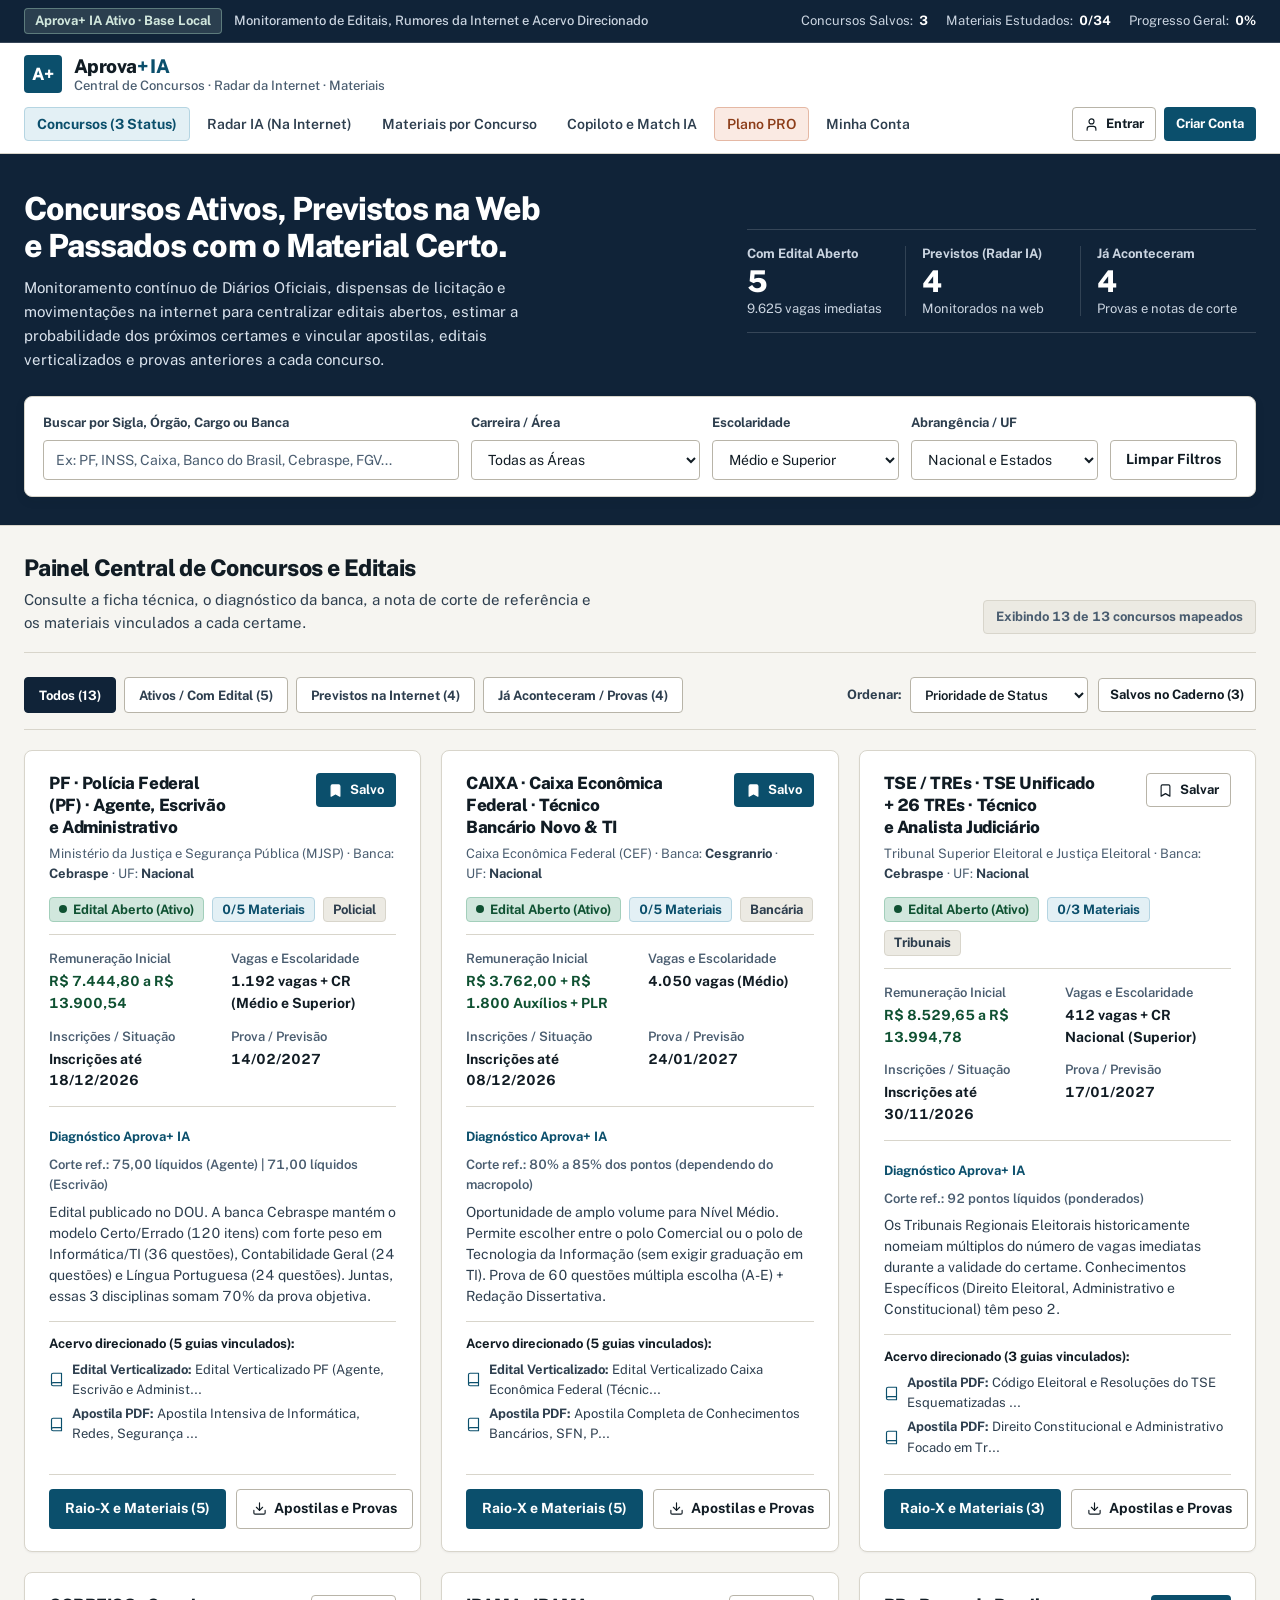
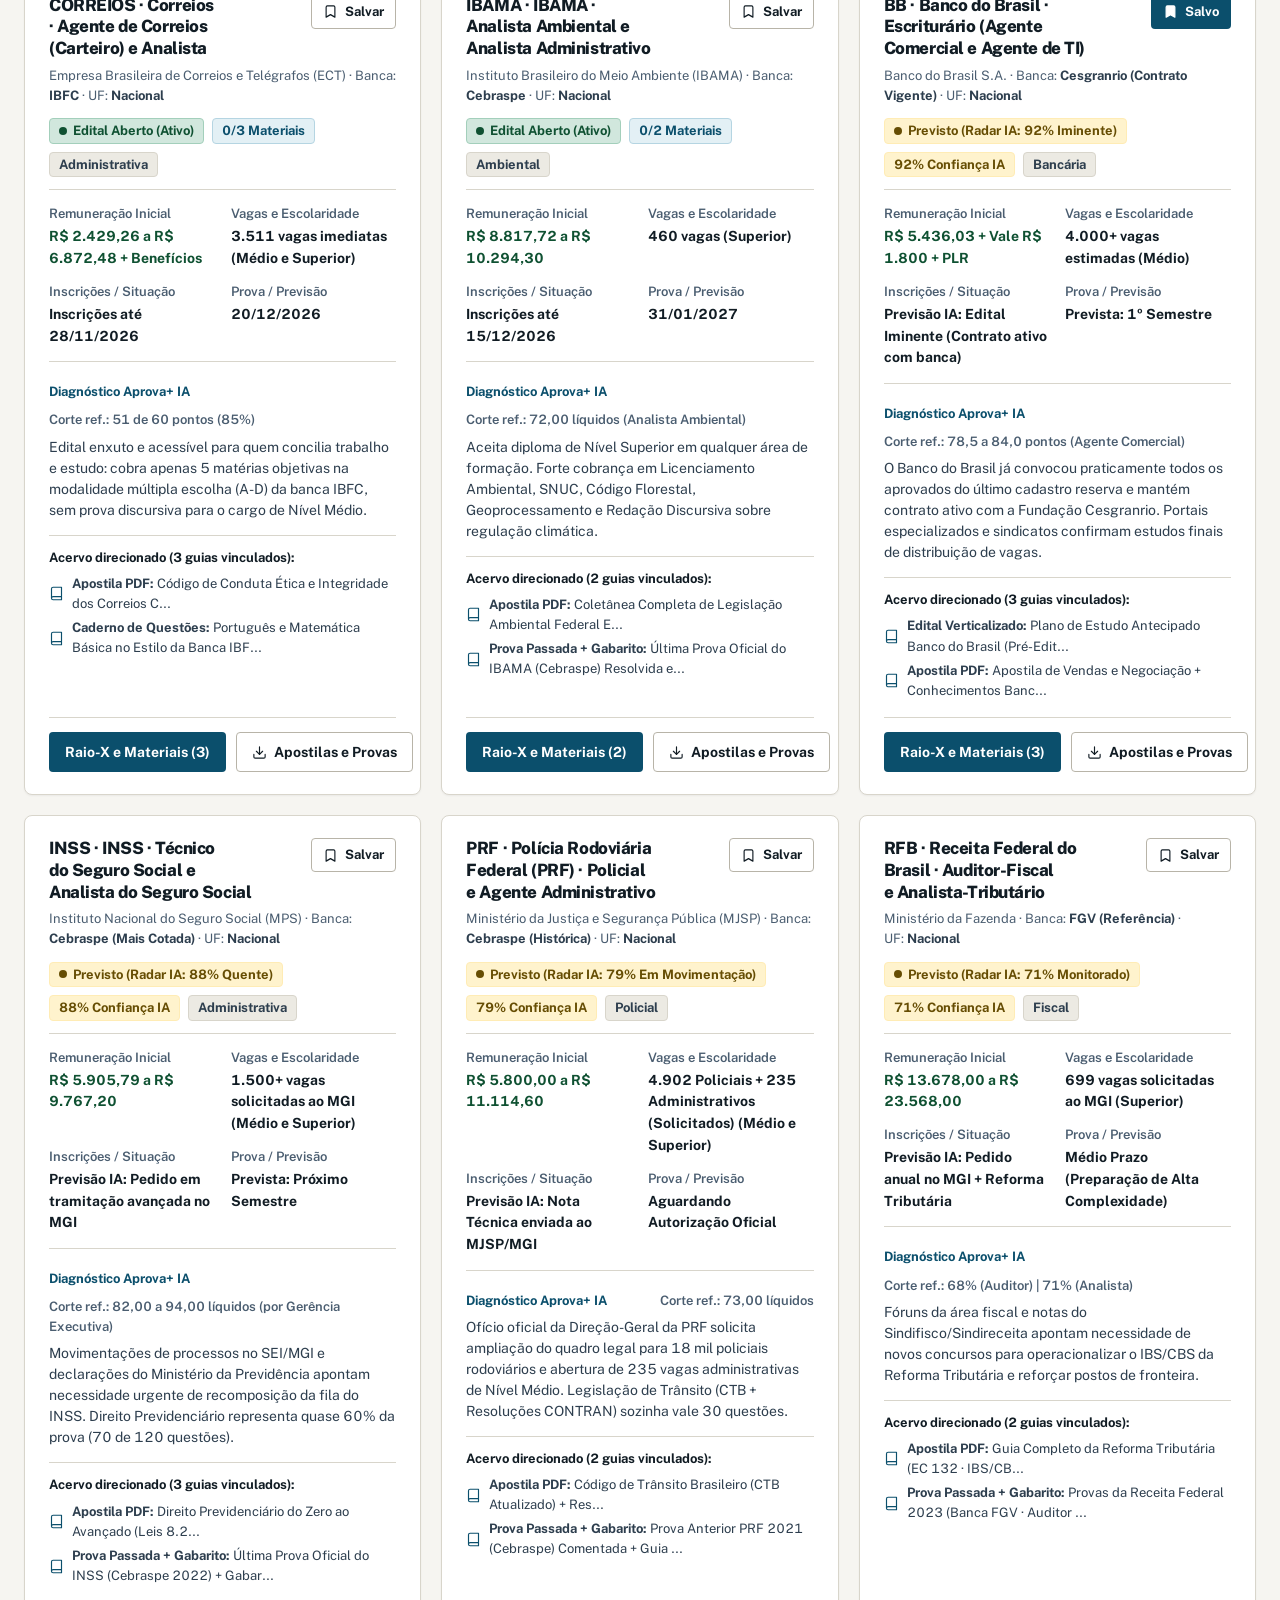
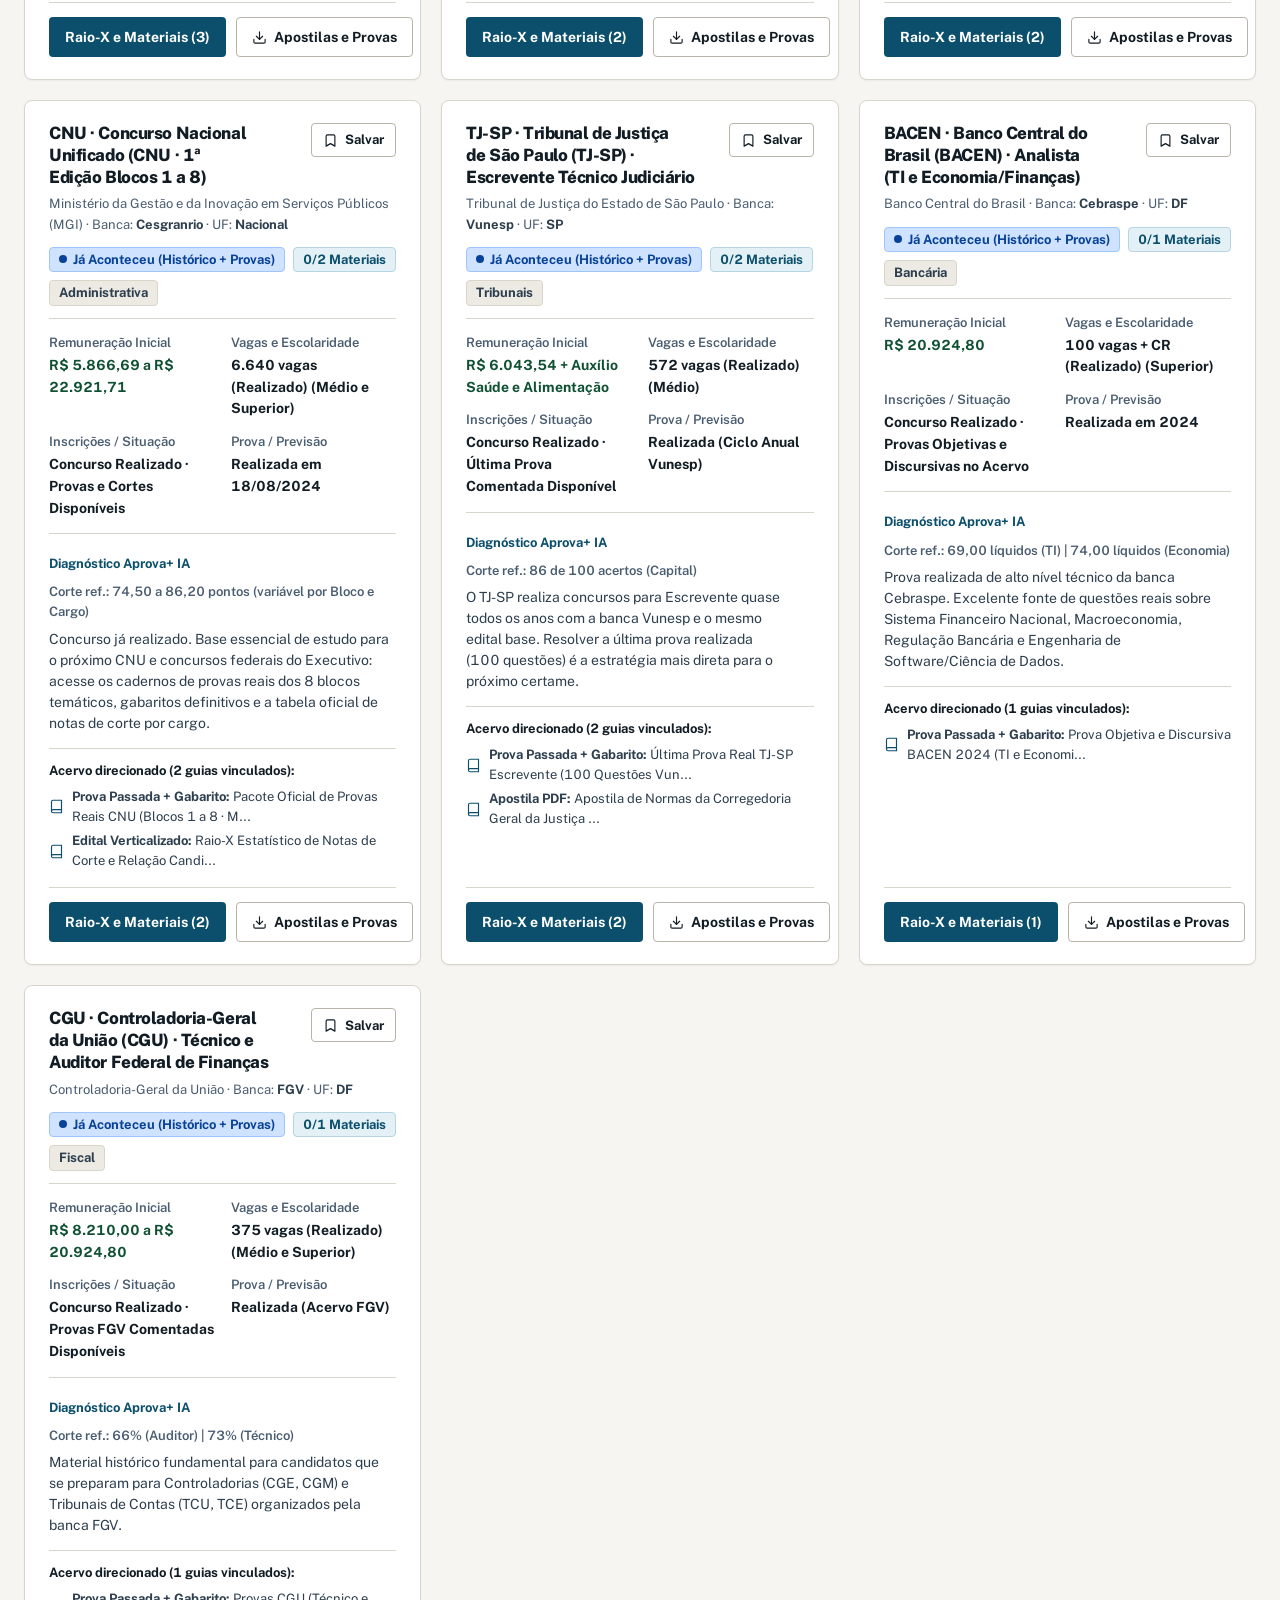
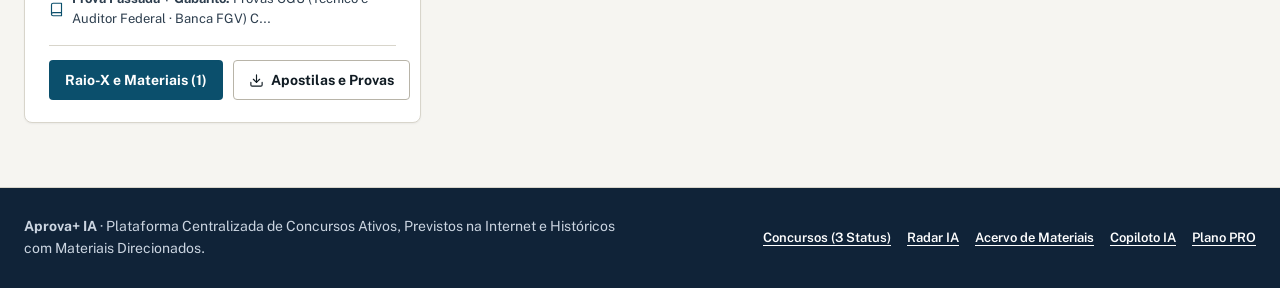
==== commit b332bbbd: "feat(ui): refina sistema visual Civic Editorial, responsividade e paridade de dados" ====
--- a/frontend/index.html
+++ b/frontend/index.html
@@ -3,24 +3,24 @@
 <head>
   <meta charset="UTF-8" />
   <meta name="viewport" content="width=device-width, initial-scale=1.0" />
-  <title>Aprova+ IA | Plataforma Centralizada de Concursos, Radar Web e Materiais</title>
+  <title>Aprova+ IA · Plataforma Centralizada de Concursos, Radar Web e Materiais</title>
   <link rel="stylesheet" href="css/variables.css" />
   <link rel="stylesheet" href="css/layout.css" />
   <link rel="stylesheet" href="css/components.css" />
 </head>
 <body>
 
-  <!-- Barra Superior do Concurseiro -->
+  <!-- Barra Superior de Telemetria do Concurseiro -->
   <div class="top-status-bar">
     <div class="top-status-inner">
-      <div style="display:flex; align-items:center; gap:12px; flex-wrap:wrap;">
+      <div class="top-status-left">
         <span id="api-conn-badge" class="api-status-badge">Aprova+ IA Online</span>
-        <span>Monitoramento Inteligente de Editais, Rumores da Internet e Provas</span>
+        <span class="top-status-caption">Monitoramento de Editais, Rumores da Internet e Acervo Direcionado</span>
       </div>
       <div class="telemetry-pills">
-        <span>Concursos Salvos: <strong id="top-salvos-count">3</strong></span>
-        <span>Materiais Estudados: <strong id="top-estudados-count">6/34</strong></span>
-        <span>Seu Progresso: <strong id="top-progresso-pct">18%</strong></span>
+        <span>Concursos Salvos: <strong id="top-salvos-count">2</strong></span>
+        <span>Materiais Estudados: <strong id="top-estudados-count">0/34</strong></span>
+        <span>Progresso Geral: <strong id="top-progresso-pct">0%</strong></span>
       </div>
     </div>
   </div>
@@ -28,13 +28,13 @@
   <!-- Cabeçalho, Navegação Principal e Área de Login / Usuário -->
   <header class="app-header">
     <div class="nav-container">
-      <div class="brand" onclick="window.AprovaApp.switchView('explorar')">
+      <button type="button" class="brand" onclick="window.AprovaApp.switchView('explorar')">
         <div class="brand-logo">A+</div>
         <div>
           <div class="brand-name">Aprova<span>+ IA</span></div>
           <span class="brand-tagline">Central de Concursos · Radar da Internet · Materiais</span>
         </div>
-      </div>
+      </button>
 
       <nav class="nav-menu" aria-label="Navegação Principal">
         <button type="button" class="nav-btn active" data-view="explorar" onclick="window.AprovaApp.switchView('explorar')">
@@ -71,32 +71,32 @@
             Concursos Ativos, Previstos na Web e Passados com o Material Certo.
           </h1>
           <p class="hero-desc">
-            Nossa Inteligência Artificial monitora Diários Oficiais, portais e movimentações na internet para centralizar editais abertos, prever os próximos concursos e entregar apostilas, editais verticalizados e provas anteriores vinculados a cada certame.
+            Monitoramento contínuo de Diários Oficiais, dispensas de licitação e movimentações na internet para centralizar editais abertos, estimar a probabilidade dos próximos certames e vincular apostilas, editais verticalizados e provas anteriores a cada concurso.
           </p>
         </div>
 
         <!-- Painel Tipográfico Plano para Filtrar Rápido pelos 3 Status -->
-        <div class="hero-ledger">
-          <div class="ledger-item" onclick="window.AprovaApp.setStatusFilter('aberto')" title="Clique para filtrar Concursos Ativos">
+        <div class="hero-ledger" role="group" aria-label="Resumo por horizonte de concurso">
+          <button type="button" class="ledger-item" onclick="window.AprovaApp.setStatusFilter('aberto')" title="Filtrar Concursos com Edital Aberto">
             <span class="ledger-label">Com Edital Aberto</span>
             <span class="ledger-number" id="kpi-abertos-count">5</span>
             <span class="ledger-sub">9.625 vagas imediatas</span>
-          </div>
-          <div class="ledger-item" onclick="window.AprovaApp.setStatusFilter('previsto')" title="Clique para filtrar Previstos na Internet">
+          </button>
+          <button type="button" class="ledger-item" onclick="window.AprovaApp.setStatusFilter('previsto')" title="Filtrar Concursos Previstos na Internet">
             <span class="ledger-label">Previstos (Radar IA)</span>
             <span class="ledger-number" id="kpi-previstos-count">4</span>
             <span class="ledger-sub">Monitorados na web</span>
-          </div>
-          <div class="ledger-item" onclick="window.AprovaApp.setStatusFilter('encerrado')" title="Clique para filtrar Concursos Passados">
+          </button>
+          <button type="button" class="ledger-item" onclick="window.AprovaApp.setStatusFilter('encerrado')" title="Filtrar Concursos Passados e Provas">
             <span class="ledger-label">Já Aconteceram</span>
             <span class="ledger-number" id="kpi-encerrados-count">4</span>
             <span class="ledger-sub">Provas e notas de corte</span>
-          </div>
+          </button>
         </div>
       </div>
 
       <!-- Barra de Pesquisa e Filtros (Exibida na aba Explorar) -->
-      <div id="hero-filter-bar" class="filter-bar">
+      <div id="hero-filter-bar" class="filter-bar" role="search">
         <div class="field-group">
           <label for="filter-q">Buscar por Sigla, Órgão, Cargo ou Banca</label>
           <input
@@ -112,10 +112,10 @@
           <select id="filter-area" class="field-input" onchange="window.AprovaApp.aplicarFiltrosDaBarra()">
             <option value="todas">Todas as Áreas</option>
             <option value="Policial">Policial (PF, PRF)</option>
-            <option value="Bancária">Bancária (Caixa, BB)</option>
+            <option value="Bancária">Bancária (Caixa, BB, BACEN)</option>
             <option value="Tribunais">Tribunais (TSE, TJ-SP)</option>
             <option value="Administrativa">Administrativa (INSS, CNU, Correios)</option>
-            <option value="Fiscal">Fiscal e Controle (Receita, BACEN, CGU)</option>
+            <option value="Fiscal">Fiscal e Controle (Receita, CGU)</option>
             <option value="Ambiental">Ambiental (IBAMA)</option>
           </select>
         </div>
@@ -132,11 +132,12 @@
           <select id="filter-uf" class="field-input" onchange="window.AprovaApp.aplicarFiltrosDaBarra()">
             <option value="todas">Nacional e Estados</option>
             <option value="Nacional">Nacional (Todo o Brasil)</option>
+            <option value="DF">Distrito Federal (DF)</option>
             <option value="SP">São Paulo (SP)</option>
           </select>
         </div>
-        <button type="button" class="btn btn-outline" style="height:42px;" onclick="window.AprovaApp.limparFiltros()">
-          Limpar
+        <button type="button" class="btn btn-outline" onclick="window.AprovaApp.limparFiltros()">
+          Limpar Filtros
         </button>
       </div>
     </div>
@@ -147,13 +148,16 @@
 
     <!-- VIEW 1: EXPLORAR CONCURSOS (ATIVOS, PREVISTOS NA INTERNET E ENCERRADOS) -->
     <section id="view-explorar" class="view-pane active">
-      <div style="margin-bottom:14px;">
-        <h2 style="font-size:1.375rem; font-weight:800; color:var(--text);">
-          Painel Central de Concursos e Editais
-        </h2>
-      </div>
+      <div class="section-banner">
+        <div>
+          <h2>Painel Central de Concursos e Editais</h2>
+          <p>Consulte a ficha técnica, o diagnóstico da banca, a nota de corte de referência e os materiais vinculados a cada certame.</p>
+        </div>
+        <div id="results-summary-text" class="section-meta-Summary">Exibindo 13 de 13 concursos mapeados</div>
+      </div>
+
       <div class="status-toolbar">
-        <div class="status-pills">
+        <div class="status-pills" role="group" aria-label="Filtrar por status do concurso">
           <button type="button" class="status-pill active-todos" data-status="todos" onclick="window.AprovaApp.setStatusFilter('todos')">
             <span>Todos (<span id="pill-count-todos">13</span>)</span>
           </button>
@@ -168,9 +172,20 @@
           </button>
         </div>
 
-        <button type="button" id="btn-filtro-salvos" class="btn btn-outline" onclick="window.AprovaApp.toggleApenasSalvos()">
-          <span>Meus Concursos Salvos (<span id="count-salvos-badge">0</span>)</span>
-        </button>
+        <div class="toolbar-right-controls">
+          <div class="sort-control">
+            <label for="filter-sort">Ordenar:</label>
+            <select id="filter-sort" onchange="window.AprovaApp.setSortOrder(this.value)">
+              <option value="padrao">Prioridade de Status</option>
+              <option value="salario">Maior Remuneração</option>
+              <option value="vagas">Maior Nº de Vagas</option>
+              <option value="probabilidade">Índice de Confiança IA</option>
+            </select>
+          </div>
+          <button type="button" id="btn-filtro-salvos" class="btn btn-outline btn-sm" onclick="window.AprovaApp.toggleApenasSalvos()">
+            <span>Salvos no Caderno (<span id="count-salvos-badge">0</span>)</span>
+          </button>
+        </div>
       </div>
 
       <div id="concursos-grid" class="cards-grid"></div>
@@ -180,13 +195,10 @@
     <section id="view-radar" class="view-pane">
       <div class="section-banner">
         <div>
-          <h2 style="font-size:1.5rem; font-weight:800; color:var(--text); margin-bottom:6px;">
-            Radar IA: O que estão falando na internet sobre novos Concursos
-          </h2>
-          <p style="font-size:0.9375rem; color:var(--text-secondary);">
-            Nossa IA rastreia movimentações no Ministério da Gestão (MGI), dispensas de licitação de bancas, entrevistas de dirigentes de órgãos e fóruns de concurseiros para separar fatos reais de boatos.
-          </p>
-        </div>
+          <h2>Radar IA: Movimentações e Rumores na Internet</h2>
+          <p>Rastreamento de processos no Ministério da Gestão (MGI), dispensas de licitação de bancas, notas sindicais e portais especializados para separar movimentações reais de boatos.</p>
+        </div>
+        <div class="section-meta-Summary">Termômetro de Maturidade Pré-Edital</div>
       </div>
       <div id="radar-feed-container"></div>
     </section>
@@ -195,13 +207,10 @@
     <section id="view-materiais" class="view-pane">
       <div class="section-banner">
         <div>
-          <h2 style="font-size:1.5rem; font-weight:800; color:var(--text); margin-bottom:6px;">
-            Materiais de Estudo Relacionados a Cada Concurso Específico
-          </h2>
-          <p style="font-size:0.9375rem; color:var(--text-secondary);">
-            Baixe Editais Verticalizados por IA, Apostilas PDF focadas na banca, Cadernos de Questões e Provas Passadas com Gabarito. Marque o que já estudou para acompanhar sua evolução.
-          </p>
-        </div>
+          <h2>Acervo de Materiais Vinculados por Edital</h2>
+          <p>Baixe Editais Verticalizados, Apostilas PDF direcionadas à banca, Cadernos de Questões e Provas Anteriores com Gabarito. Marque os itens concluídos para atualizar seu progresso.</p>
+        </div>
+        <div class="section-meta-Summary">34 Guias e Provas Indexados</div>
       </div>
       <div id="materiais-hub-container"></div>
     </section>
@@ -210,13 +219,10 @@
     <section id="view-ia" class="view-pane">
       <div class="section-banner">
         <div>
-          <h2 style="font-size:1.5rem; font-weight:800; color:var(--text); margin-bottom:6px;">
-            Copiloto Aprova+ IA: Match de Perfil e Cronograma Semanal
-          </h2>
-          <p style="font-size:0.9375rem; color:var(--text-secondary);">
-            Descubra quais concursos (abertos ou previstos) têm maior compatibilidade com seu perfil e receba um plano semanal de horas por disciplina.
-          </p>
-        </div>
+          <h2>Copiloto Aprova+ IA: Compatibilidade de Perfil e Cronograma</h2>
+          <p>Cruze sua escolaridade, carreira foco e carga horária diária para identificar os certames mais compatíveis e distribuir suas horas semanais por peso de disciplina.</p>
+        </div>
+        <div class="section-meta-Summary">Motor de Alocação por Peso de Prova</div>
       </div>
       <div id="ia-assistant-container"></div>
     </section>
@@ -225,13 +231,10 @@
     <section id="view-premium" class="view-pane">
       <div class="section-banner">
         <div>
-          <h2 style="font-size:1.5rem; font-weight:800; color:var(--text); margin-bottom:6px;">
-            Plano Aprova+ PRO: Alertas em Tempo Real e IA Avançada
-          </h2>
-          <p style="font-size:0.9375rem; color:var(--text-secondary);">
-            A busca de concursos e os materiais base são gratuitos. Conheça os recursos avançados do Aprova+ PRO e garanta seu desconto VIP de pré-lançamento.
-          </p>
-        </div>
+          <h2>Plano Aprova+ PRO: Alertas em Tempo Real e Recursos Avançados</h2>
+          <p>A busca nos 3 status, o Radar IA e o acervo base são gratuitos. Conheça a especificação da Fase 2 (Aprova+ PRO) e registre seu interesse na Lista VIP com desconto vitalício de pré-lançamento.</p>
+        </div>
+        <div class="section-meta-Summary">Validação Fase 2 · Lista VIP</div>
       </div>
       <div id="premium-smoke-container"></div>
     </section>
@@ -240,13 +243,10 @@
     <section id="view-conta" class="view-pane">
       <div class="section-banner">
         <div>
-          <h2 style="font-size:1.5rem; font-weight:800; color:var(--text); margin-bottom:6px;">
-            Minha Conta, Preferências e Caderno de Estudos
-          </h2>
-          <p style="font-size:0.9375rem; color:var(--text-secondary);">
-            Gerencie seus dados pessoais, sua carreira foco, seus concursos salvos e o histórico de apostilas e provas que você já concluiu.
-          </p>
-        </div>
+          <h2>Minha Conta, Preferências e Caderno de Estudos</h2>
+          <p>Gerencie seus parâmetros de estudo, consulte seus concursos favoritados e revise o histórico de apostilas e provas concluídas.</p>
+        </div>
+        <div class="section-meta-Summary">Sincronizado com o Copiloto IA</div>
       </div>
       <div id="user-dashboard-container"></div>
     </section>
@@ -254,27 +254,40 @@
   </main>
 
   <!-- Modal de Detalhes / Raio-X do Concurso e Materiais -->
-  <div id="concurso-modal" class="modal-overlay">
+  <div id="concurso-modal" class="modal-overlay" role="dialog" aria-modal="true" aria-label="Raio-X do Concurso e Materiais">
     <div class="modal-window">
-      <button type="button" class="modal-close-btn" onclick="window.AprovaComponents.closeConcursoModal()" title="Fechar">✕</button>
+      <button type="button" class="modal-close-btn" onclick="window.AprovaComponents.closeConcursoModal()" aria-label="Fechar janela" title="Fechar (Esc)">
+        <svg width="16" height="16" viewBox="0 0 24 24" fill="none" stroke="currentColor" stroke-width="2" stroke-linecap="round" stroke-linejoin="round" aria-hidden="true"><line x1="18" y1="6" x2="6" y2="18"/><line x1="6" y1="6" x2="18" y2="18"/></svg>
+      </button>
       <div id="concurso-modal-body"></div>
     </div>
   </div>
 
   <!-- Modal de Login e Cadastro de Usuário -->
-  <div id="auth-modal" class="modal-overlay">
+  <div id="auth-modal" class="modal-overlay" role="dialog" aria-modal="true" aria-label="Autenticação de Usuário">
     <div class="modal-window" style="max-width: 540px;">
-      <button type="button" class="modal-close-btn" onclick="window.AprovaComponents.closeAuthModal()" title="Fechar">✕</button>
+      <button type="button" class="modal-close-btn" onclick="window.AprovaComponents.closeAuthModal()" aria-label="Fechar janela" title="Fechar (Esc)">
+        <svg width="16" height="16" viewBox="0 0 24 24" fill="none" stroke="currentColor" stroke-width="2" stroke-linecap="round" stroke-linejoin="round" aria-hidden="true"><line x1="18" y1="6" x2="6" y2="18"/><line x1="6" y1="6" x2="18" y2="18"/></svg>
+      </button>
       <div id="auth-modal-body"></div>
     </div>
   </div>
 
   <!-- Container de Notificações Toast -->
-  <div id="toast-container"></div>
+  <div id="toast-container" role="status" aria-live="polite"></div>
 
   <!-- Rodapé -->
   <footer class="app-footer">
-    <p><strong>Aprova+ IA</strong> · Plataforma Centralizada de Concursos Ativos, Previstos na Internet e Históricos com Materiais Direcionados</p>
+    <div class="footer-inner">
+      <p><strong>Aprova+ IA</strong> · Plataforma Centralizada de Concursos Ativos, Previstos na Internet e Históricos com Materiais Direcionados.</p>
+      <div class="footer-links">
+        <button type="button" onclick="window.AprovaApp.switchView('explorar')">Concursos (3 Status)</button>
+        <button type="button" onclick="window.AprovaApp.switchView('radar')">Radar IA</button>
+        <button type="button" onclick="window.AprovaApp.switchView('materiais')">Acervo de Materiais</button>
+        <button type="button" onclick="window.AprovaApp.switchView('ia')">Copiloto IA</button>
+        <button type="button" onclick="window.AprovaApp.switchView('premium')">Plano PRO</button>
+      </div>
+    </div>
   </footer>
 
   <!-- Scripts Modulares do Frontend -->
--- a/frontend/css/variables.css
+++ b/frontend/css/variables.css
@@ -4,24 +4,30 @@
   /* Civic Editorial & Study Workspace Surfaces */
   --bg: #f6f5f1;
   --bg-subtle: #eceae3;
+  --bg-muted: #e3e0d6;
   --bg-dark: #102338;
+  --bg-dark-elevated: #162f4a;
   --card: #ffffff;
 
   /* Ink & Contrast (WCAG AA+ Verified) */
   --text: #111c24;
   --text-secondary: #2d3e4e;
   --muted: #4a5d70;
+  --on-dark: #f1f5f9;
+  --on-dark-muted: #cbd5e1;
 
-  /* Borders & Dividers */
+  /* Borders & Hairlines */
   --border: #d8d5cb;
   --border-strong: #b8b4a8;
+  --border-dark: rgba(255, 255, 255, 0.16);
 
   /* Primary Civic Cobalt Action */
   --primary: #0b4f6c;
   --primary-hover: #083b52;
   --primary-soft: #e3f0f5;
+  --primary-border: #b5d5e2;
 
-  /* Accent Editorial Terracotta / Ochre */
+  /* Secondary Editorial Accent (Terracotta / Ochre) */
   --accent: #8c3d19;
   --accent-hover: #6e2e11;
   --accent-soft: #faeae3;
@@ -42,30 +48,63 @@
   --blue-soft: #cfe2ff;
   --blue-border: #9ec5fe;
 
-  /* Neutral Elevation Shadows (Zero colored glow) */
+  /* Neutral Elevation Shadows (Offset + soft blur, zero colored glow) */
   --shadow-sm: 0 1px 2px rgba(17, 28, 36, 0.05);
   --shadow-md: 0 4px 12px rgba(17, 28, 36, 0.06);
-  --shadow-lg: 0 12px 28px rgba(17, 28, 36, 0.10);
+  --shadow-lg: 0 12px 28px rgba(17, 28, 36, 0.11);
 
-  --radius-sm: 6px;
-  --radius-md: 10px;
-  --radius-lg: 14px;
+  /* Architectural Radius Scale (Crisp editorial geometry, never puffy) */
+  --radius-sm: 4px;
+  --radius-md: 8px;
+  --radius-lg: 10px;
+
+  /* Consistent Spacing Scale */
+  --space-1: 4px;
+  --space-2: 8px;
+  --space-3: 12px;
+  --space-4: 16px;
+  --space-5: 20px;
+  --space-6: 24px;
+  --space-7: 32px;
+  --space-8: 44px;
 }
 
-* {
+*,
+*::before,
+*::after {
   box-sizing: border-box;
   margin: 0;
   padding: 0;
 }
 
 ::selection {
-  background: var(--primary);
+  background-color: var(--primary);
   color: #ffffff;
 }
 
 html {
   font-size: 16px;
   scroll-behavior: smooth;
+  scrollbar-color: var(--border-strong) var(--bg);
+  scrollbar-width: thin;
+}
+
+::-webkit-scrollbar {
+  width: 8px;
+  height: 8px;
+}
+
+::-webkit-scrollbar-track {
+  background: var(--bg);
+}
+
+::-webkit-scrollbar-thumb {
+  background: var(--border-strong);
+  border-radius: 4px;
+}
+
+::-webkit-scrollbar-thumb:hover {
+  background: var(--muted);
 }
 
 body {
@@ -79,18 +118,23 @@
   caret-color: var(--primary);
   font-variant-numeric: tabular-nums;
   -webkit-font-smoothing: antialiased;
+  -moz-osx-font-smoothing: grayscale;
 }
 
-h1, h2, h3, h4 {
+h1,
+h2,
+h3,
+h4 {
   color: var(--text);
   letter-spacing: -0.025em;
   line-height: 1.22;
   text-wrap: balance;
 }
 
-p, li {
+p,
+li {
   text-wrap: pretty;
-  max-width: 58ch;
+  max-width: 65ch;
 }
 
 a {
--- a/frontend/css/layout.css
+++ b/frontend/css/layout.css
@@ -1,10 +1,10 @@
-/* Top Status Bar */
+/* Top Telemetry & Status Bar */
 .top-status-bar {
   background-color: var(--bg-dark);
-  color: #f1f5f9;
-  font-size: 0.875rem;
-  padding: 10px 24px;
-  border-bottom: 1px solid rgba(255, 255, 255, 0.12);
+  color: var(--on-dark);
+  font-size: 0.8125rem;
+  padding: 8px 24px;
+  border-bottom: 1px solid var(--border-dark);
 }
 
 .top-status-inner {
@@ -14,19 +14,31 @@
   justify-content: space-between;
   align-items: center;
   flex-wrap: wrap;
-  gap: 16px;
+  gap: 12px 20px;
+}
+
+.top-status-left {
+  display: flex;
+  align-items: center;
+  gap: 12px;
+  flex-wrap: wrap;
+}
+
+.top-status-caption {
+  color: var(--on-dark-muted);
+  font-weight: 500;
 }
 
 .api-status-badge {
   display: inline-flex;
   align-items: center;
-  gap: 8px;
+  gap: 6px;
   background-color: rgba(209, 231, 221, 0.14);
-  border: 1px solid rgba(163, 207, 187, 0.4);
+  border: 1px solid rgba(163, 207, 187, 0.42);
   color: #d1e7dd;
-  padding: 3px 12px;
-  border-radius: 999px;
-  font-weight: 600;
+  padding: 2px 10px;
+  border-radius: var(--radius-sm);
+  font-weight: 700;
   font-size: 0.8125rem;
 }
 
@@ -39,10 +51,16 @@
 .telemetry-pills {
   display: flex;
   align-items: center;
-  gap: 20px;
-  flex-wrap: wrap;
-  font-size: 0.875rem;
-  color: #e2e8f0;
+  gap: 18px;
+  flex-wrap: wrap;
+  font-size: 0.8125rem;
+  color: var(--on-dark-muted);
+}
+
+.telemetry-pills span {
+  display: inline-flex;
+  align-items: center;
+  gap: 6px;
 }
 
 .telemetry-pills strong {
@@ -62,41 +80,48 @@
 .nav-container {
   max-width: 1340px;
   margin: 0 auto;
-  padding: 14px 24px;
+  padding: 12px 24px;
   display: flex;
   justify-content: space-between;
   align-items: center;
   flex-wrap: wrap;
-  gap: 16px;
+  gap: 14px;
 }
 
 .brand {
-  display: flex;
+  display: inline-flex;
   align-items: center;
   gap: 12px;
   text-decoration: none;
   color: var(--text);
   cursor: pointer;
+  background: none;
+  border: none;
+  text-align: left;
+  font-family: inherit;
 }
 
 .brand-logo {
-  width: 40px;
-  height: 40px;
+  width: 38px;
+  height: 38px;
   border-radius: var(--radius-sm);
   background-color: var(--primary);
   color: #ffffff;
   font-weight: 800;
-  font-size: 1.125rem;
+  font-size: 1.0625rem;
   display: flex;
   align-items: center;
   justify-content: center;
+  letter-spacing: -0.02em;
+  flex-shrink: 0;
 }
 
 .brand-name {
-  font-size: 1.25rem;
+  font-size: 1.1875rem;
   font-weight: 800;
   letter-spacing: -0.03em;
   color: var(--text);
+  line-height: 1.15;
 }
 
 .brand-name span {
@@ -107,18 +132,20 @@
   display: block;
   font-size: 0.8125rem;
   color: var(--muted);
+  font-weight: 500;
 }
 
 .nav-menu {
   display: flex;
-  gap: 6px;
-  flex-wrap: wrap;
+  gap: 4px;
+  flex-wrap: wrap;
+  align-items: center;
 }
 
 .nav-btn {
   border: 1px solid transparent;
   background: transparent;
-  padding: 8px 14px;
+  padding: 8px 12px;
   border-radius: var(--radius-sm);
   font-family: inherit;
   font-size: 0.875rem;
@@ -127,7 +154,7 @@
   cursor: pointer;
   display: inline-flex;
   align-items: center;
-  gap: 8px;
+  gap: 7px;
   transition: background-color 0.16s ease, color 0.16s ease, border-color 0.16s ease;
 }
 
@@ -139,7 +166,7 @@
 .nav-btn.active {
   background-color: var(--primary-soft);
   color: var(--primary);
-  border-color: #b5d5e2;
+  border-color: var(--primary-border);
   font-weight: 700;
 }
 
@@ -149,17 +176,42 @@
   border-color: var(--accent-border);
 }
 
+.nav-btn.nav-premium:hover {
+  background-color: #f4dcd0;
+}
+
 .nav-btn.nav-premium.active {
   background-color: var(--accent);
   color: #ffffff;
   border-color: var(--accent);
+}
+
+/* Header User Widget */
+.header-user-actions {
+  display: flex;
+  align-items: center;
+  gap: 8px;
+}
+
+.user-avatar-chip {
+  width: 24px;
+  height: 24px;
+  border-radius: var(--radius-sm);
+  background-color: var(--primary);
+  color: #ffffff;
+  font-weight: 800;
+  font-size: 0.8125rem;
+  display: inline-flex;
+  align-items: center;
+  justify-content: center;
+  flex-shrink: 0;
 }
 
 /* Hero Workspace Header */
 .hero-banner {
   background-color: var(--bg-dark);
   color: #ffffff;
-  padding: 40px 24px 32px;
+  padding: 36px 24px 28px;
   border-bottom: 1px solid var(--border);
 }
 
@@ -175,36 +227,30 @@
   align-items: center;
 }
 
-@media (max-width: 980px) {
-  .hero-grid {
-    grid-template-columns: 1fr;
-  }
-}
-
 .hero-title {
-  font-size: 2.125rem;
-  line-height: 1.18;
+  font-size: 2rem;
+  line-height: 1.16;
   font-weight: 800;
   color: #ffffff;
-  margin-bottom: 14px;
+  margin-bottom: 12px;
   letter-spacing: -0.03em;
-  max-width: 26ch;
+  max-width: 28ch;
 }
 
 .hero-desc {
   color: #dbe4ee;
-  font-size: 1rem;
+  font-size: 0.9375rem;
   line-height: 1.6;
-  max-width: 54ch;
+  max-width: 58ch;
 }
 
 /* Flat Typographic Ledger for Hero Metrics (Zero nested cards) */
 .hero-ledger {
   display: grid;
   grid-template-columns: repeat(3, 1fr);
-  border-top: 1px solid rgba(255, 255, 255, 0.2);
-  border-bottom: 1px solid rgba(255, 255, 255, 0.2);
-  padding: 18px 0;
+  border-top: 1px solid var(--border-dark);
+  border-bottom: 1px solid var(--border-dark);
+  padding: 16px 0;
   gap: 16px;
 }
 
@@ -212,6 +258,12 @@
   padding-right: 12px;
   border-right: 1px solid rgba(255, 255, 255, 0.14);
   cursor: pointer;
+  background: none;
+  border-top: none;
+  border-bottom: none;
+  border-left: none;
+  text-align: left;
+  font-family: inherit;
   transition: opacity 0.16s ease;
 }
 
@@ -221,14 +273,14 @@
 }
 
 .ledger-item:hover {
-  opacity: 0.88;
+  opacity: 0.86;
 }
 
 .ledger-label {
   display: block;
   font-size: 0.8125rem;
   font-weight: 700;
-  color: #cbd5e1;
+  color: var(--on-dark-muted);
   margin-bottom: 4px;
 }
 
@@ -237,41 +289,29 @@
   font-size: 1.875rem;
   font-weight: 800;
   color: #ffffff;
-  line-height: 1.1;
+  line-height: 1.08;
   margin-bottom: 4px;
 }
 
 .ledger-sub {
   display: block;
   font-size: 0.8125rem;
-  color: #cbd5e1;
+  color: var(--on-dark-muted);
 }
 
 /* Search & Filter Toolbar */
 .filter-bar {
-  margin-top: 28px;
+  margin-top: 24px;
   background-color: var(--card);
   color: var(--text);
-  padding: 18px 20px;
+  padding: 16px 18px;
   border-radius: var(--radius-md);
   border: 1px solid var(--border);
   box-shadow: var(--shadow-md);
   display: grid;
-  grid-template-columns: 2fr 1fr 1fr 1fr auto;
-  gap: 14px;
+  grid-template-columns: 2fr 1.1fr 0.9fr 0.9fr auto;
+  gap: 12px;
   align-items: end;
-}
-
-@media (max-width: 1024px) {
-  .filter-bar {
-    grid-template-columns: 1fr 1fr;
-  }
-}
-
-@media (max-width: 600px) {
-  .filter-bar {
-    grid-template-columns: 1fr;
-  }
 }
 
 /* Main Content Container */
@@ -291,17 +331,179 @@
   display: block;
 }
 
+/* Section Header (Clean typographic header with right-aligned summary metadata) */
+.section-banner {
+  padding: 0 0 18px;
+  margin-bottom: 24px;
+  border-bottom: 1px solid var(--border);
+  display: flex;
+  justify-content: space-between;
+  align-items: flex-end;
+  flex-wrap: wrap;
+  gap: 16px;
+}
+
+.section-banner h2 {
+  font-size: 1.4375rem;
+  font-weight: 800;
+  color: var(--text);
+  margin-bottom: 6px;
+}
+
+.section-banner p {
+  font-size: 0.9375rem;
+  color: var(--text-secondary);
+  max-width: 65ch;
+}
+
+.section-meta-Summary {
+  font-size: 0.8125rem;
+  font-weight: 700;
+  color: var(--muted);
+  background-color: var(--bg-subtle);
+  border: 1px solid var(--border);
+  padding: 6px 12px;
+  border-radius: var(--radius-sm);
+}
+
+/* Responsive Workspace Layouts across the 6 Tabs */
+.split-workspace-radar {
+  display: grid;
+  grid-template-columns: 1.55fr 1fr;
+  gap: 24px;
+  align-items: start;
+}
+
+.split-workspace-ia {
+  display: grid;
+  grid-template-columns: 1.12fr 1fr;
+  gap: 24px;
+  align-items: start;
+}
+
+.split-workspace-pro {
+  display: grid;
+  grid-template-columns: 1.1fr 1fr;
+  gap: 24px;
+  align-items: start;
+}
+
+.split-workspace-conta {
+  display: grid;
+  grid-template-columns: 1fr 1.25fr;
+  gap: 24px;
+  align-items: start;
+}
+
 /* Footer */
 .app-footer {
   background-color: var(--bg-dark);
   color: #dbe4ee;
   padding: 28px 24px;
   font-size: 0.875rem;
-  text-align: center;
   border-top: 1px solid var(--border);
 }
 
-.app-footer p {
+.footer-inner {
+  max-width: 1340px;
   margin: 0 auto;
-  max-width: 70ch;
-}
+  display: flex;
+  justify-content: space-between;
+  align-items: center;
+  flex-wrap: wrap;
+  gap: 16px;
+}
+
+.footer-inner p {
+  max-width: 68ch;
+  color: var(--on-dark-muted);
+}
+
+.footer-links {
+  display: flex;
+  gap: 16px;
+  flex-wrap: wrap;
+  font-size: 0.8125rem;
+}
+
+.footer-links button {
+  background: none;
+  border: none;
+  color: #ffffff;
+  font-family: inherit;
+  font-size: 0.8125rem;
+  font-weight: 600;
+  cursor: pointer;
+  text-decoration: underline;
+  text-underline-offset: 3px;
+}
+
+.footer-links button:hover {
+  color: var(--primary-border);
+}
+
+/* Breakpoints for Tablet & Mobile */
+@media (max-width: 1080px) {
+  .filter-bar {
+    grid-template-columns: 1fr 1fr;
+  }
+
+  .split-workspace-radar,
+  .split-workspace-ia,
+  .split-workspace-pro,
+  .split-workspace-conta {
+    grid-template-columns: 1fr;
+  }
+}
+
+@media (max-width: 960px) {
+  .hero-grid {
+    grid-template-columns: 1fr;
+    gap: 24px;
+  }
+}
+
+@media (max-width: 640px) {
+  .top-status-bar {
+    padding: 8px 16px;
+  }
+
+  .nav-container {
+    padding: 12px 16px;
+  }
+
+  .hero-banner {
+    padding: 28px 16px 24px;
+  }
+
+  .hero-title {
+    font-size: 1.625rem;
+  }
+
+  .hero-ledger {
+    grid-template-columns: 1fr;
+    gap: 12px;
+  }
+
+  .ledger-item {
+    border-right: none;
+    border-bottom: 1px solid rgba(255, 255, 255, 0.14);
+    padding-right: 0;
+    padding-bottom: 10px;
+  }
+
+  .ledger-item:last-child {
+    border-bottom: none;
+    padding-bottom: 0;
+  }
+
+  .filter-bar {
+    grid-template-columns: 1fr;
+    padding: 14px;
+  }
+
+  .main-container {
+    padding: 0 16px;
+    margin: 20px auto 48px;
+  }
+}
--- a/frontend/css/components.css
+++ b/frontend/css/components.css
@@ -12,14 +12,27 @@
 }
 
 .field-input {
-  padding: 10px 12px;
+  height: 40px;
+  padding: 8px 12px;
   border: 1px solid var(--border-strong);
   border-radius: var(--radius-sm);
   font-family: inherit;
-  font-size: 0.9375rem;
+  font-size: 0.875rem;
   color: var(--text);
   background-color: #ffffff;
   transition: border-color 0.16s ease, box-shadow 0.16s ease;
+  width: 100%;
+}
+
+textarea.field-input {
+  height: auto;
+  min-height: 76px;
+  padding: 10px 12px;
+  resize: vertical;
+}
+
+.field-input:hover:not(:disabled) {
+  border-color: var(--text-secondary);
 }
 
 .field-input:focus {
@@ -28,12 +41,40 @@
   outline: none;
 }
 
+.field-input:disabled {
+  background-color: var(--bg-subtle);
+  color: var(--muted);
+  cursor: not-allowed;
+}
+
+.form-grid-2 {
+  display: grid;
+  grid-template-columns: 1fr 1fr;
+  gap: 12px;
+}
+
+.form-span-2 {
+  grid-column: span 2;
+}
+
+@media (max-width: 600px) {
+  .form-grid-2 {
+    grid-template-columns: 1fr;
+  }
+
+  .form-span-2 {
+    grid-column: span 1;
+  }
+}
+
+/* Buttons */
 .btn {
   display: inline-flex;
   align-items: center;
   justify-content: center;
-  gap: 8px;
-  padding: 10px 16px;
+  gap: 7px;
+  height: 40px;
+  padding: 0 15px;
   border-radius: var(--radius-sm);
   font-family: inherit;
   font-size: 0.875rem;
@@ -43,6 +84,22 @@
   transition: background-color 0.16s ease, border-color 0.16s ease, color 0.16s ease;
   text-decoration: none;
   line-height: 1.2;
+  white-space: nowrap;
+}
+
+.btn-sm {
+  height: 34px;
+  padding: 0 11px;
+  font-size: 0.8125rem;
+}
+
+.btn-block {
+  width: 100%;
+}
+
+.btn:disabled {
+  opacity: 0.6;
+  cursor: not-allowed;
 }
 
 .btn-primary {
@@ -50,16 +107,18 @@
   color: #ffffff;
 }
 
-.btn-primary:hover {
+.btn-primary:hover:not(:disabled) {
   background-color: var(--primary-hover);
 }
 
+.btn-accent,
 .btn-purple {
   background-color: var(--accent);
   color: #ffffff;
 }
 
-.btn-purple:hover {
+.btn-accent:hover:not(:disabled),
+.btn-purple:hover:not(:disabled) {
   background-color: var(--accent-hover);
 }
 
@@ -69,19 +128,21 @@
   color: var(--text);
 }
 
-.btn-outline:hover {
+.btn-outline:hover:not(:disabled) {
   background-color: var(--bg-subtle);
   border-color: var(--text-secondary);
 }
 
-/* Status Filter Pills Row */
+/* Status Filter & Sorting Toolbar (View 1: Explorar) */
 .status-toolbar {
   display: flex;
   justify-content: space-between;
   align-items: center;
   flex-wrap: wrap;
-  gap: 14px;
-  margin-bottom: 22px;
+  gap: 12px;
+  margin-bottom: 20px;
+  padding-bottom: 16px;
+  border-bottom: 1px solid var(--border);
 }
 
 .status-pills {
@@ -93,16 +154,17 @@
 .status-pill {
   border: 1px solid var(--border-strong);
   background-color: #ffffff;
-  padding: 9px 16px;
-  border-radius: 999px;
+  height: 36px;
+  padding: 0 14px;
+  border-radius: var(--radius-sm);
   font-family: inherit;
-  font-size: 0.875rem;
+  font-size: 0.8125rem;
   font-weight: 700;
   cursor: pointer;
   color: var(--text-secondary);
   display: inline-flex;
   align-items: center;
-  gap: 8px;
+  gap: 7px;
   transition: background-color 0.16s ease, color 0.16s ease, border-color 0.16s ease;
 }
 
@@ -135,14 +197,54 @@
   border-color: var(--blue-border);
 }
 
-/* Concursos Cards Grid (Flat internal hierarchy — zero nested cards) */
+.toolbar-right-controls {
+  display: flex;
+  align-items: center;
+  gap: 10px;
+  flex-wrap: wrap;
+}
+
+.sort-control {
+  display: inline-flex;
+  align-items: center;
+  gap: 8px;
+  font-size: 0.8125rem;
+  font-weight: 700;
+  color: var(--text-secondary);
+}
+
+.sort-control select {
+  height: 36px;
+  padding: 0 10px;
+  border: 1px solid var(--border-strong);
+  border-radius: var(--radius-sm);
+  background-color: #ffffff;
+  font-family: inherit;
+  font-size: 0.8125rem;
+  font-weight: 600;
+  color: var(--text);
+}
+
+.results-summary-bar {
+  display: flex;
+  justify-content: space-between;
+  align-items: center;
+  flex-wrap: wrap;
+  gap: 8px;
+  margin-bottom: 16px;
+  font-size: 0.8125rem;
+  color: var(--muted);
+  font-weight: 600;
+}
+
+/* Concursos Dossier Grid (Flat internal hierarchy — zero nested cards) */
 .cards-grid {
   display: grid;
   grid-template-columns: repeat(auto-fill, minmax(390px, 1fr));
-  gap: 22px;
-}
-
-@media (max-width: 460px) {
+  gap: 20px;
+}
+
+@media (max-width: 480px) {
   .cards-grid {
     grid-template-columns: 1fr;
   }
@@ -152,7 +254,7 @@
   background-color: var(--card);
   border: 1px solid var(--border);
   border-radius: var(--radius-md);
-  padding: 24px;
+  padding: 22px 24px;
   box-shadow: var(--shadow-sm);
   display: flex;
   flex-direction: column;
@@ -165,45 +267,90 @@
   border-color: var(--border-strong);
 }
 
+.dossier-header {
+  display: flex;
+  justify-content: space-between;
+  align-items: flex-start;
+  gap: 12px;
+  margin-bottom: 6px;
+}
+
+.dossier-title {
+  font-size: 1.0625rem;
+  font-weight: 800;
+  color: var(--text);
+  line-height: 1.28;
+}
+
+.dossier-subtitle {
+  font-size: 0.8125rem;
+  color: var(--muted);
+  margin-bottom: 12px;
+}
+
+.dossier-subtitle strong {
+  color: var(--text-secondary);
+}
+
+.dossier-badges {
+  display: flex;
+  gap: 8px;
+  align-items: center;
+  flex-wrap: wrap;
+  margin-bottom: 4px;
+}
+
 /* Semantic Status Badges (Minimum 13px / 0.8125rem) */
 .badge {
   display: inline-flex;
   align-items: center;
   gap: 6px;
-  padding: 4px 10px;
+  padding: 3px 9px;
   border-radius: var(--radius-sm);
   font-size: 0.8125rem;
   font-weight: 700;
-  line-height: 1.3;
+  line-height: 1.35;
+  border: 1px solid transparent;
 }
 
 .badge-aberto {
   background-color: var(--green-soft);
   color: var(--green);
+  border-color: var(--green-border);
 }
 
 .badge-previsto {
   background-color: var(--amber-soft);
   color: var(--amber);
+  border-color: var(--amber-border);
 }
 
 .badge-encerrado {
   background-color: var(--blue-soft);
   color: var(--blue);
-}
-
+  border-color: var(--blue-border);
+}
+
+.badge-cobalt,
 .badge-purple {
   background-color: var(--primary-soft);
   color: var(--primary);
-}
-
-/* Flat Divider Sections inside Cards (Replaces nested boxes) */
+  border-color: var(--primary-border);
+}
+
+.badge-neutral {
+  background-color: var(--bg-subtle);
+  color: var(--text-secondary);
+  border-color: var(--border);
+}
+
+/* Flat Divider Sections inside Dossiers (Replaces nested boxes) */
 .card-divider-grid {
   display: grid;
   grid-template-columns: 1fr 1fr;
   gap: 12px 16px;
   padding: 14px 0;
-  margin: 14px 0;
+  margin: 12px 0;
   border-top: 1px solid var(--border);
   border-bottom: 1px solid var(--border);
 }
@@ -217,42 +364,159 @@
 }
 
 .meta-item strong {
-  font-size: 0.9375rem;
-  color: var(--text);
-  font-weight: 700;
+  font-size: 0.875rem;
+  color: var(--text);
+  font-weight: 700;
+  display: block;
+}
+
+.meta-item strong.salary-highlight {
+  color: var(--green);
 }
 
 .ai-editorial-note {
-  padding: 10px 0 14px;
+  padding: 8px 0 14px;
+  border-bottom: 1px solid var(--border);
+  margin-bottom: 12px;
+}
+
+.ai-editorial-head {
+  display: flex;
+  justify-content: space-between;
+  align-items: center;
+  flex-wrap: wrap;
+  gap: 8px;
+  font-weight: 700;
+  color: var(--primary);
+  font-size: 0.8125rem;
+  margin-bottom: 6px;
+}
+
+.ai-editorial-head .corte-ref {
+  color: var(--muted);
+  font-weight: 600;
+}
+
+.ai-editorial-body {
+  color: var(--text-secondary);
+  font-size: 0.875rem;
+  line-height: 1.5;
+}
+
+.dossier-materials-preview {
+  margin-bottom: 16px;
+}
+
+.dossier-materials-heading {
+  font-size: 0.8125rem;
+  font-weight: 700;
+  color: var(--text);
+  margin-bottom: 6px;
+}
+
+.dossier-materials-list {
+  list-style: none;
+  margin: 0;
+  padding: 0;
+  display: flex;
+  flex-direction: column;
+  gap: 4px;
+}
+
+.dossier-materials-list li {
+  font-size: 0.8125rem;
+  color: var(--text-secondary);
+  display: flex;
+  align-items: center;
+  gap: 8px;
+}
+
+.dossier-materials-list li svg {
+  flex-shrink: 0;
+  color: var(--primary);
+}
+
+.dossier-materials-list li.is-studied svg {
+  color: var(--green);
+}
+
+.dossier-actions {
+  display: grid;
+  grid-template-columns: 1fr 1fr;
+  gap: 10px;
+  padding-top: 14px;
+  border-top: 1px solid var(--border);
+}
+
+@media (max-width: 420px) {
+  .card-divider-grid,
+  .dossier-actions {
+    grid-template-columns: 1fr;
+  }
+}
+
+/* View 2: Radar IA Intelligence Feed & Sticky Co-creation Panel */
+.radar-feed-ledger {
+  background-color: var(--card);
+  border: 1px solid var(--border);
+  border-radius: var(--radius-md);
+  box-shadow: var(--shadow-sm);
+}
+
+.radar-entry {
+  padding: 22px 24px;
+  border-bottom: 1px solid var(--border);
+}
+
+.radar-entry:last-child {
+  border-bottom: none;
+}
+
+.radar-entry-top {
+  display: flex;
+  justify-content: space-between;
+  align-items: center;
+  gap: 10px;
+  flex-wrap: wrap;
+  margin-bottom: 8px;
+}
+
+.radar-entry-date {
+  font-size: 0.8125rem;
+  color: var(--muted);
+  font-weight: 600;
+}
+
+.radar-entry-title {
+  font-size: 1.0625rem;
+  font-weight: 800;
+  color: var(--text);
+  margin-bottom: 8px;
+  line-height: 1.32;
+}
+
+.radar-entry-source {
+  font-size: 0.8125rem;
+  color: var(--text-secondary);
+  margin-bottom: 12px;
+}
+
+.radar-meter-block {
+  padding: 12px 0;
+  border-top: 1px solid var(--border);
   border-bottom: 1px solid var(--border);
   margin-bottom: 14px;
 }
 
-.ai-editorial-head {
+.radar-meter-head {
   display: flex;
   justify-content: space-between;
   align-items: center;
-  flex-wrap: wrap;
-  gap: 8px;
-  font-weight: 700;
-  color: var(--primary);
-  font-size: 0.8125rem;
-  margin-bottom: 6px;
-}
-
-/* Section Header (Clean typographic header without nested card) */
-.section-banner {
-  padding: 4px 0 20px;
-  margin-bottom: 22px;
-  border-bottom: 1px solid var(--border);
-  display: flex;
-  justify-content: space-between;
-  align-items: flex-end;
-  flex-wrap: wrap;
-  gap: 16px;
-}
-
-/* Radar Thermometer */
+  font-size: 0.8125rem;
+  font-weight: 700;
+  color: var(--amber);
+}
+
 .thermometer-bar {
   height: 8px;
   background-color: var(--bg-subtle);
@@ -265,6 +529,371 @@
   height: 100%;
   background-color: var(--primary);
   border-radius: 99px;
+  transition: width 0.22s ease-out;
+}
+
+.thermometer-fill.fill-green {
+  background-color: var(--green);
+}
+
+.thermometer-fill.fill-amber {
+  background-color: #b45309;
+}
+
+.radar-entry-actions {
+  display: flex;
+  justify-content: space-between;
+  align-items: center;
+  gap: 10px;
+  flex-wrap: wrap;
+}
+
+.radar-submit-sheet {
+  background-color: var(--card);
+  border: 1px solid var(--border);
+  border-radius: var(--radius-md);
+  padding: 24px;
+  box-shadow: var(--shadow-sm);
+  position: sticky;
+  top: 84px;
+}
+
+.radar-stages-legend {
+  margin-top: 18px;
+  padding-top: 16px;
+  border-top: 1px solid var(--border);
+  display: flex;
+  flex-direction: column;
+  gap: 8px;
+  font-size: 0.8125rem;
+  color: var(--text-secondary);
+}
+
+/* View 3: Central de Materiais / Acervo Filter Bar & Document Ledger */
+.acervo-toolbar {
+  background-color: var(--bg-subtle);
+  border: 1px solid var(--border);
+  border-radius: var(--radius-md);
+  padding: 18px 20px;
+  margin-bottom: 20px;
+  display: grid;
+  grid-template-columns: 1.35fr 1fr 1fr 0.9fr;
+  gap: 14px;
+  align-items: end;
+}
+
+@media (max-width: 1024px) {
+  .acervo-toolbar {
+    grid-template-columns: 1fr 1fr;
+  }
+}
+
+@media (max-width: 600px) {
+  .acervo-toolbar {
+    grid-template-columns: 1fr;
+  }
+}
+
+.acervo-ledger-sheet {
+  background-color: var(--card);
+  border: 1px solid var(--border);
+  border-radius: var(--radius-md);
+  padding: 6px 24px;
+  box-shadow: var(--shadow-sm);
+}
+
+.mat-item {
+  display: flex;
+  justify-content: space-between;
+  align-items: center;
+  gap: 16px;
+  flex-wrap: wrap;
+  padding: 16px 0;
+  border-bottom: 1px solid var(--border);
+}
+
+.mat-item:last-child {
+  border-bottom: none;
+}
+
+.mat-item-info {
+  flex: 1;
+  min-width: 240px;
+}
+
+.mat-item-title {
+  font-size: 0.9375rem;
+  font-weight: 700;
+  color: var(--text);
+  margin-bottom: 6px;
+  line-height: 1.35;
+}
+
+.mat-item-meta {
+  display: flex;
+  gap: 8px 12px;
+  align-items: center;
+  flex-wrap: wrap;
+  font-size: 0.8125rem;
+  color: var(--muted);
+}
+
+.mat-item-desc {
+  font-size: 0.8125rem;
+  color: var(--text-secondary);
+  margin-top: 6px;
+}
+
+.mat-item-actions {
+  display: flex;
+  gap: 8px;
+  align-items: center;
+  flex-wrap: wrap;
+}
+
+/* View 4: Copiloto & Match IA Workspace */
+.ia-sheet {
+  background-color: var(--card);
+  border: 1px solid var(--border);
+  border-radius: var(--radius-md);
+  padding: 24px;
+  box-shadow: var(--shadow-sm);
+}
+
+.match-result-item {
+  padding: 16px 0;
+  border-bottom: 1px solid var(--border);
+}
+
+.match-result-item:last-child {
+  border-bottom: none;
+  padding-bottom: 0;
+}
+
+.match-result-head {
+  display: flex;
+  justify-content: space-between;
+  align-items: baseline;
+  flex-wrap: wrap;
+  gap: 8px;
+  margin-bottom: 4px;
+}
+
+.match-schedule-pills {
+  display: flex;
+  flex-wrap: wrap;
+  gap: 6px;
+  margin: 10px 0 12px;
+}
+
+.schedule-pill {
+  background-color: var(--bg-subtle);
+  border: 1px solid var(--border);
+  border-radius: var(--radius-sm);
+  padding: 4px 10px;
+  font-size: 0.8125rem;
+  color: var(--text);
+}
+
+.schedule-pill strong {
+  color: var(--primary);
+}
+
+.chat-quick-prompts {
+  display: flex;
+  gap: 8px;
+  flex-wrap: wrap;
+  margin-bottom: 14px;
+}
+
+.chat-log-window {
+  border-top: 1px solid var(--border);
+  border-bottom: 1px solid var(--border);
+  padding: 16px 0;
+  height: 360px;
+  overflow-y: auto;
+  display: flex;
+  flex-direction: column;
+  gap: 14px;
+  margin-bottom: 14px;
+}
+
+.chat-entry {
+  font-size: 0.875rem;
+  line-height: 1.55;
+  color: var(--text);
+}
+
+.chat-entry-user {
+  padding-top: 12px;
+  border-top: 1px solid var(--border);
+  color: var(--primary);
+  font-weight: 600;
+}
+
+.chat-entry-role {
+  display: block;
+  font-size: 0.8125rem;
+  font-weight: 800;
+  color: var(--text);
+  margin-bottom: 3px;
+}
+
+.chat-entry-user .chat-entry-role {
+  color: var(--primary);
+}
+
+.chat-form-row {
+  display: flex;
+  gap: 10px;
+}
+
+/* View 5: Plano PRO Comparative Matrix & Smoke Test Dossier */
+.pro-feature-list {
+  list-style: none;
+  padding: 0;
+  margin: 0 0 20px;
+  display: flex;
+  flex-direction: column;
+  gap: 12px;
+}
+
+.pro-feature-list li {
+  display: flex;
+  align-items: flex-start;
+  gap: 10px;
+  font-size: 0.875rem;
+  color: var(--text-secondary);
+  line-height: 1.5;
+}
+
+.pro-feature-list li svg {
+  flex-shrink: 0;
+  margin-top: 3px;
+  color: var(--green);
+}
+
+.pro-feature-list.pro-tier li svg {
+  color: var(--accent);
+}
+
+/* View 6: Minha Conta Flat Telemetry Ledger (Replaces 4 generic KPI cards) */
+.account-ledger-bar {
+  background-color: var(--card);
+  border: 1px solid var(--border);
+  border-radius: var(--radius-md);
+  padding: 20px 24px;
+  margin-bottom: 24px;
+  display: grid;
+  grid-template-columns: 1.4fr 1fr 1fr 1fr;
+  gap: 20px;
+  align-items: center;
+  box-shadow: var(--shadow-sm);
+}
+
+.account-ledger-cell {
+  border-right: 1px solid var(--border);
+  padding-right: 16px;
+}
+
+.account-ledger-cell:last-child {
+  border-right: none;
+  padding-right: 0;
+}
+
+.account-user-identity {
+  display: flex;
+  align-items: center;
+  gap: 14px;
+}
+
+.account-avatar-lg {
+  width: 46px;
+  height: 46px;
+  border-radius: var(--radius-sm);
+  background-color: var(--primary);
+  color: #ffffff;
+  display: flex;
+  align-items: center;
+  justify-content: center;
+  font-weight: 800;
+  font-size: 1.0625rem;
+  flex-shrink: 0;
+}
+
+.account-metric-label {
+  display: block;
+  font-size: 0.8125rem;
+  font-weight: 700;
+  color: var(--muted);
+  margin-bottom: 2px;
+}
+
+.account-metric-value {
+  display: block;
+  font-size: 1.625rem;
+  font-weight: 800;
+  color: var(--text);
+  line-height: 1.15;
+  margin-bottom: 2px;
+}
+
+.account-metric-sub {
+  display: block;
+  font-size: 0.8125rem;
+  color: var(--text-secondary);
+}
+
+@media (max-width: 960px) {
+  .account-ledger-bar {
+    grid-template-columns: 1fr 1fr;
+  }
+
+  .account-ledger-cell:nth-child(2) {
+    border-right: none;
+    padding-right: 0;
+  }
+}
+
+@media (max-width: 560px) {
+  .account-ledger-bar {
+    grid-template-columns: 1fr;
+  }
+
+  .account-ledger-cell {
+    border-right: none;
+    border-bottom: 1px solid var(--border);
+    padding-right: 0;
+    padding-bottom: 14px;
+  }
+
+  .account-ledger-cell:last-child {
+    border-bottom: none;
+    padding-bottom: 0;
+  }
+}
+
+/* Empty States */
+.empty-state-sheet {
+  background-color: var(--card);
+  border: 1px solid var(--border);
+  border-radius: var(--radius-md);
+  padding: 36px 24px;
+  text-align: center;
+  grid-column: 1 / -1;
+}
+
+.empty-state-sheet h3 {
+  font-size: 1.125rem;
+  font-weight: 800;
+  color: var(--text);
+  margin-bottom: 6px;
+}
+
+.empty-state-sheet p {
+  font-size: 0.875rem;
+  color: var(--text-secondary);
+  margin: 0 auto 16px;
 }
 
 /* Modal */
@@ -303,12 +932,14 @@
   width: 36px;
   height: 36px;
   border-radius: var(--radius-sm);
-  border: 1px solid var(--border);
+  border: 1px solid var(--border-strong);
   background-color: #ffffff;
-  font-size: 0.9375rem;
-  font-weight: 700;
-  color: var(--text);
+  color: var(--text);
+  display: inline-flex;
+  align-items: center;
+  justify-content: center;
   cursor: pointer;
+  transition: background-color 0.16s ease;
 }
 
 .modal-close-btn:hover {
@@ -324,7 +955,7 @@
 
 .data-table th,
 .data-table td {
-  padding: 12px 14px;
+  padding: 11px 14px;
   border-bottom: 1px solid var(--border);
   text-align: left;
 }
@@ -336,22 +967,7 @@
   font-size: 0.8125rem;
 }
 
-/* Material Item Row (Flat hairline row — never triggers nested-card detector) */
-.mat-item {
-  display: flex;
-  justify-content: space-between;
-  align-items: center;
-  gap: 16px;
-  flex-wrap: wrap;
-  padding: 16px 0;
-  border-bottom: 1px solid var(--border);
-}
-
-.mat-item:last-child {
-  border-bottom: none;
-}
-
-/* Toast Notification (Zero thick side-border) */
+/* Toast Notification */
 #toast-container {
   position: fixed;
   bottom: 24px;
@@ -375,6 +991,12 @@
 }
 
 @keyframes fadeIn {
-  from { opacity: 0; transform: translateY(6px); }
-  to { opacity: 1; transform: translateY(0); }
-}
+  from {
+    opacity: 0;
+    transform: translateY(6px);
+  }
+  to {
+    opacity: 1;
+    transform: translateY(0);
+  }
+}
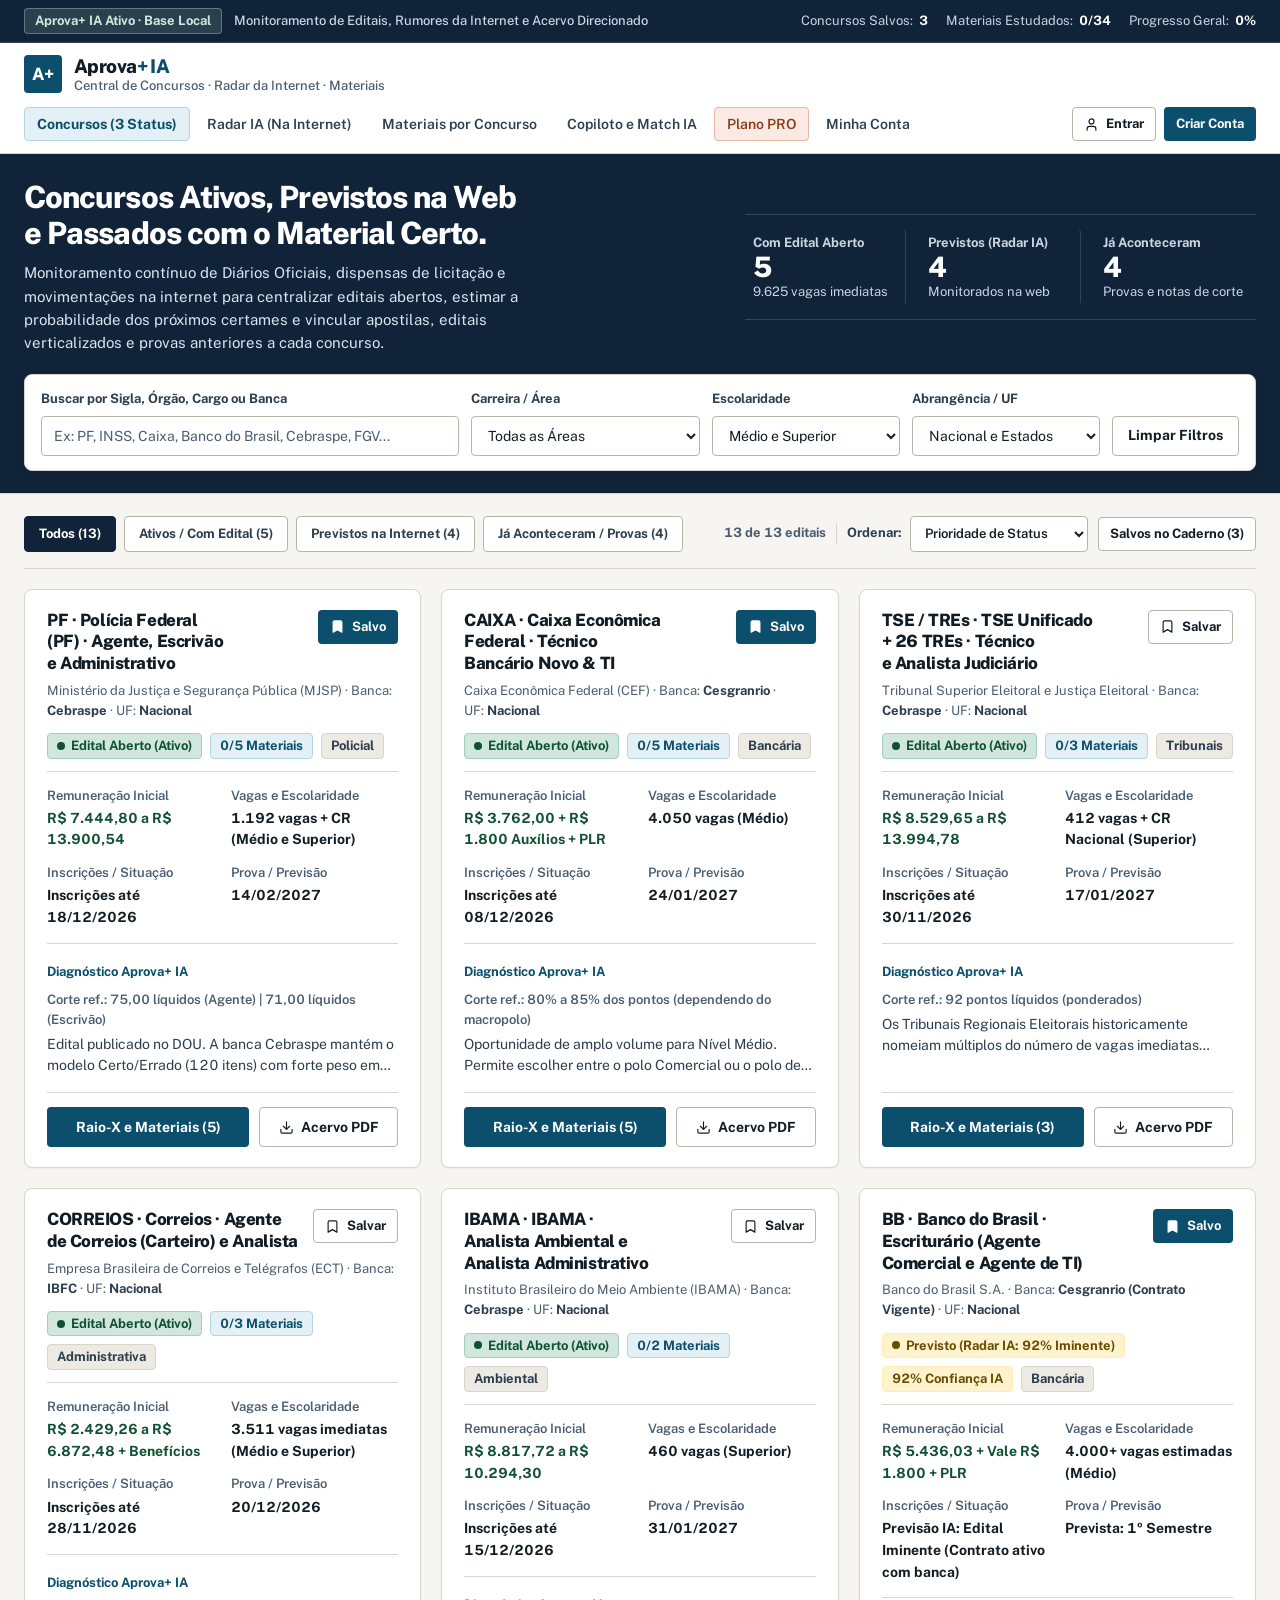
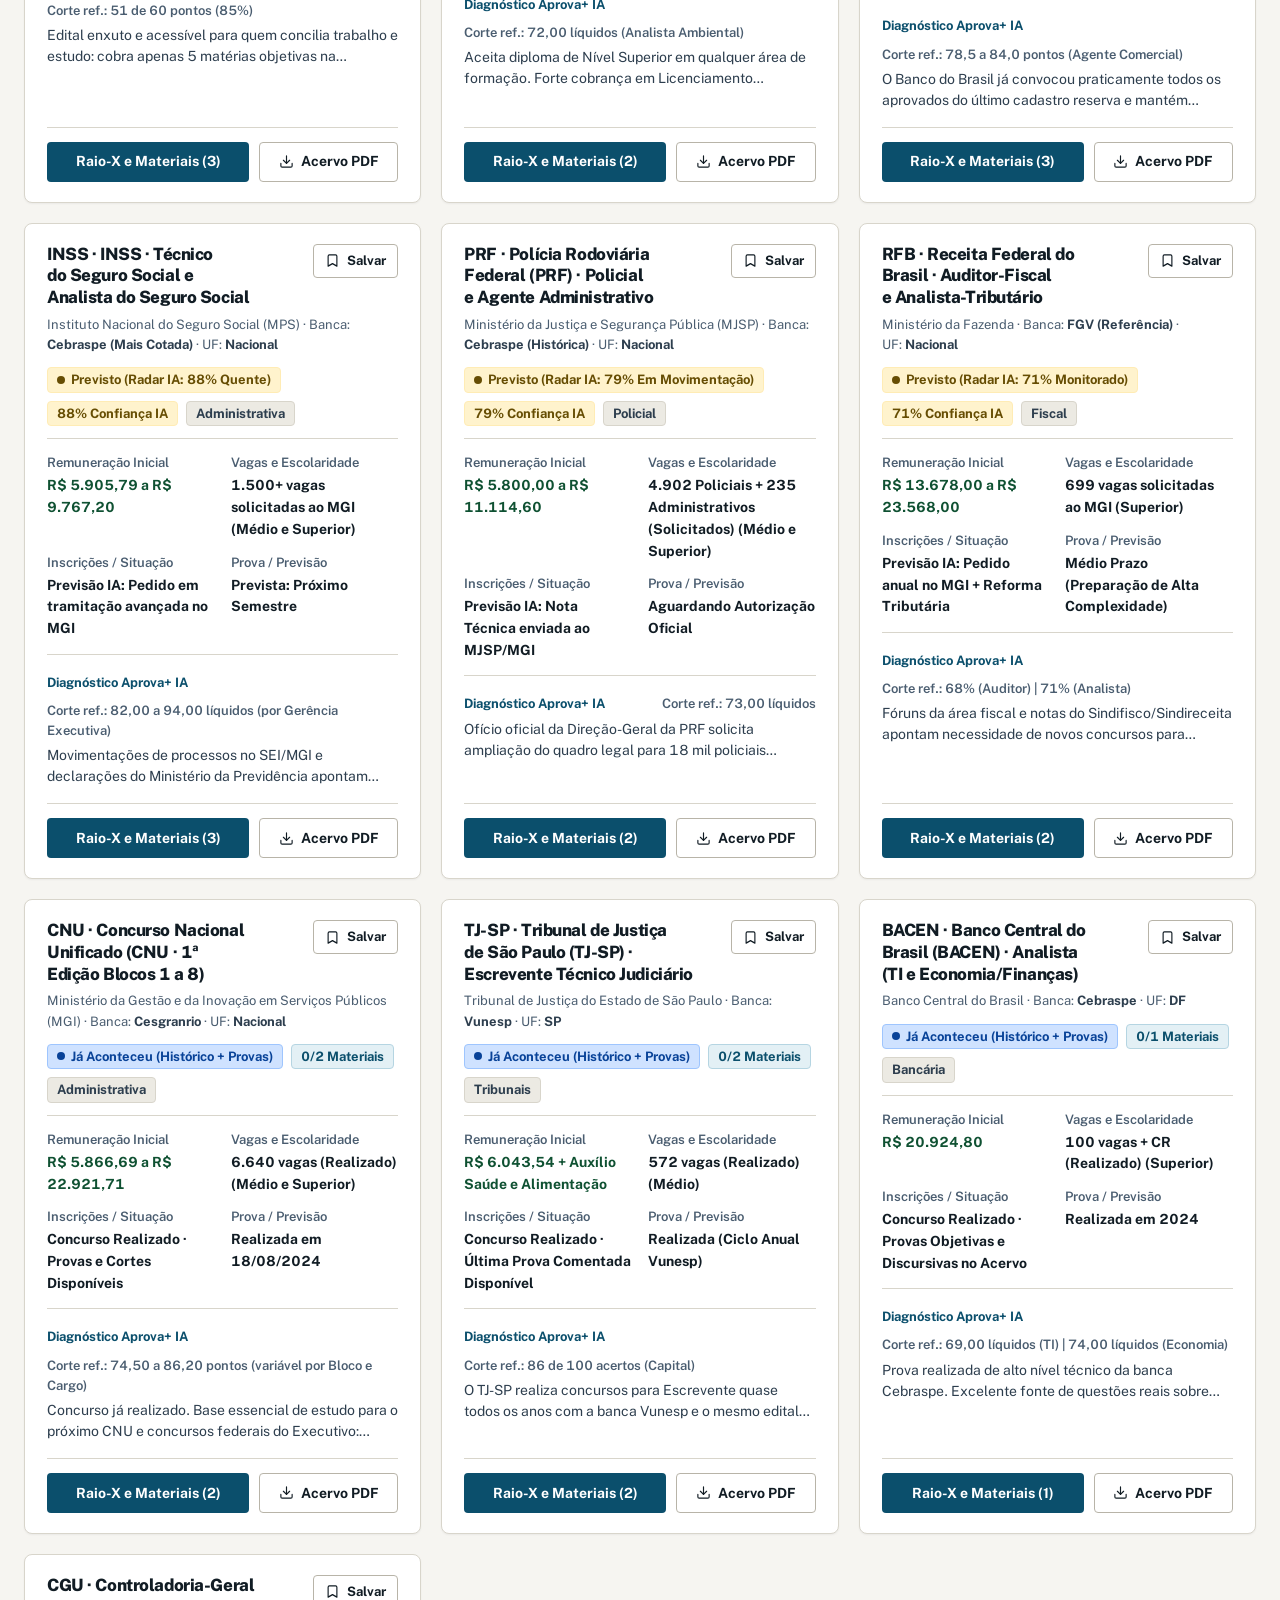
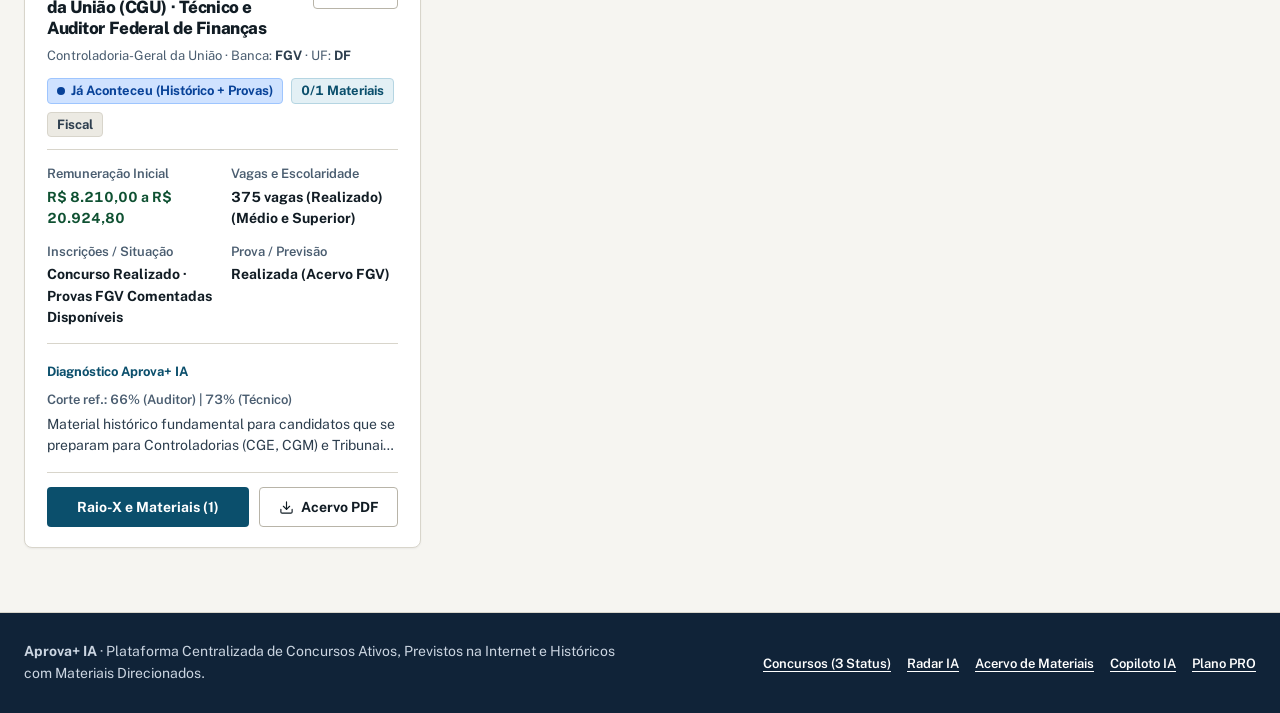
==== commit c1faab9a: "feat(ui): execute impeccable pipeline (critique, layout, distill, adapt 390/360px, polish, audit)" ====
--- a/frontend/index.html
+++ b/frontend/index.html
@@ -2,7 +2,7 @@
 <html lang="pt-BR">
 <head>
   <meta charset="UTF-8" />
-  <meta name="viewport" content="width=device-width, initial-scale=1.0" />
+  <meta name="viewport" content="width=device-width, initial-scale=1.0, viewport-fit=cover" />
   <title>Aprova+ IA · Plataforma Centralizada de Concursos, Radar Web e Materiais</title>
   <link rel="stylesheet" href="css/variables.css" />
   <link rel="stylesheet" href="css/layout.css" />
@@ -62,8 +62,8 @@
     </div>
   </header>
 
-  <!-- Hero Workspace & Filtros Inteligentes -->
-  <section class="hero-banner">
+  <!-- Hero Workspace & Filtros Inteligentes (Exibido na visão principal Explorar) -->
+  <section id="hero-workspace" class="hero-banner">
     <div class="hero-container">
       <div class="hero-grid">
         <div>
@@ -77,17 +77,17 @@
 
         <!-- Painel Tipográfico Plano para Filtrar Rápido pelos 3 Status -->
         <div class="hero-ledger" role="group" aria-label="Resumo por horizonte de concurso">
-          <button type="button" class="ledger-item" onclick="window.AprovaApp.setStatusFilter('aberto')" title="Filtrar Concursos com Edital Aberto">
+          <button type="button" class="ledger-item" data-ledger-status="aberto" onclick="window.AprovaApp.setStatusFilter('aberto')" title="Filtrar Concursos com Edital Aberto">
             <span class="ledger-label">Com Edital Aberto</span>
             <span class="ledger-number" id="kpi-abertos-count">5</span>
             <span class="ledger-sub">9.625 vagas imediatas</span>
           </button>
-          <button type="button" class="ledger-item" onclick="window.AprovaApp.setStatusFilter('previsto')" title="Filtrar Concursos Previstos na Internet">
+          <button type="button" class="ledger-item" data-ledger-status="previsto" onclick="window.AprovaApp.setStatusFilter('previsto')" title="Filtrar Concursos Previstos na Internet">
             <span class="ledger-label">Previstos (Radar IA)</span>
             <span class="ledger-number" id="kpi-previstos-count">4</span>
             <span class="ledger-sub">Monitorados na web</span>
           </button>
-          <button type="button" class="ledger-item" onclick="window.AprovaApp.setStatusFilter('encerrado')" title="Filtrar Concursos Passados e Provas">
+          <button type="button" class="ledger-item" data-ledger-status="encerrado" onclick="window.AprovaApp.setStatusFilter('encerrado')" title="Filtrar Concursos Passados e Provas">
             <span class="ledger-label">Já Aconteceram</span>
             <span class="ledger-number" id="kpi-encerrados-count">4</span>
             <span class="ledger-sub">Provas e notas de corte</span>
@@ -147,15 +147,7 @@
   <main class="main-container">
 
     <!-- VIEW 1: EXPLORAR CONCURSOS (ATIVOS, PREVISTOS NA INTERNET E ENCERRADOS) -->
-    <section id="view-explorar" class="view-pane active">
-      <div class="section-banner">
-        <div>
-          <h2>Painel Central de Concursos e Editais</h2>
-          <p>Consulte a ficha técnica, o diagnóstico da banca, a nota de corte de referência e os materiais vinculados a cada certame.</p>
-        </div>
-        <div id="results-summary-text" class="section-meta-Summary">Exibindo 13 de 13 concursos mapeados</div>
-      </div>
-
+    <section id="view-explorar" class="view-pane active" aria-label="Painel Central de Concursos e Editais">
       <div class="status-toolbar">
         <div class="status-pills" role="group" aria-label="Filtrar por status do concurso">
           <button type="button" class="status-pill active-todos" data-status="todos" onclick="window.AprovaApp.setStatusFilter('todos')">
@@ -173,6 +165,7 @@
         </div>
 
         <div class="toolbar-right-controls">
+          <span id="results-summary-text" class="toolbar-results-count">13 de 13 editais</span>
           <div class="sort-control">
             <label for="filter-sort">Ordenar:</label>
             <select id="filter-sort" onchange="window.AprovaApp.setSortOrder(this.value)">
--- a/frontend/css/variables.css
+++ b/frontend/css/variables.css
@@ -119,6 +119,7 @@
   font-variant-numeric: tabular-nums;
   -webkit-font-smoothing: antialiased;
   -moz-osx-font-smoothing: grayscale;
+  overflow-x: hidden;
 }
 
 h1,
@@ -152,3 +153,18 @@
   color: var(--muted);
   opacity: 1;
 }
+
+@media (prefers-reduced-motion: reduce) {
+  html {
+    scroll-behavior: auto;
+  }
+
+  *,
+  *::before,
+  *::after {
+    animation-duration: 0.01ms !important;
+    animation-iteration-count: 1 !important;
+    transition-duration: 0.01ms !important;
+    scroll-behavior: auto !important;
+  }
+}
--- a/frontend/css/layout.css
+++ b/frontend/css/layout.css
@@ -211,7 +211,7 @@
 .hero-banner {
   background-color: var(--bg-dark);
   color: #ffffff;
-  padding: 36px 24px 28px;
+  padding: 26px 24px 22px;
   border-bottom: 1px solid var(--border);
 }
 
@@ -223,25 +223,25 @@
 .hero-grid {
   display: grid;
   grid-template-columns: 1.35fr 1fr;
-  gap: 36px;
+  gap: 32px;
   align-items: center;
 }
 
 .hero-title {
-  font-size: 2rem;
+  font-size: clamp(1.5rem, 2.4vw, 1.9375rem);
   line-height: 1.16;
   font-weight: 800;
   color: #ffffff;
-  margin-bottom: 12px;
+  margin-bottom: 10px;
   letter-spacing: -0.03em;
-  max-width: 28ch;
+  max-width: 30ch;
 }
 
 .hero-desc {
   color: #dbe4ee;
   font-size: 0.9375rem;
-  line-height: 1.6;
-  max-width: 58ch;
+  line-height: 1.55;
+  max-width: 60ch;
 }
 
 /* Flat Typographic Ledger for Hero Metrics (Zero nested cards) */
@@ -250,13 +250,14 @@
   grid-template-columns: repeat(3, 1fr);
   border-top: 1px solid var(--border-dark);
   border-bottom: 1px solid var(--border-dark);
-  padding: 16px 0;
-  gap: 16px;
+  padding: 14px 0;
+  gap: 14px;
 }
 
 .ledger-item {
-  padding-right: 12px;
+  padding: 6px 12px 6px 8px;
   border-right: 1px solid rgba(255, 255, 255, 0.14);
+  border-radius: var(--radius-sm);
   cursor: pointer;
   background: none;
   border-top: none;
@@ -264,16 +265,21 @@
   border-left: none;
   text-align: left;
   font-family: inherit;
-  transition: opacity 0.16s ease;
+  transition: background-color 0.16s ease, opacity 0.16s ease;
 }
 
 .ledger-item:last-child {
   border-right: none;
-  padding-right: 0;
+  padding-right: 8px;
 }
 
 .ledger-item:hover {
-  opacity: 0.86;
+  background-color: rgba(255, 255, 255, 0.06);
+}
+
+.ledger-item.active {
+  background-color: rgba(255, 255, 255, 0.12);
+  box-shadow: inset 0 -2px 0 #ffffff;
 }
 
 .ledger-label {
@@ -281,16 +287,16 @@
   font-size: 0.8125rem;
   font-weight: 700;
   color: var(--on-dark-muted);
-  margin-bottom: 4px;
+  margin-bottom: 2px;
 }
 
 .ledger-number {
   display: block;
-  font-size: 1.875rem;
+  font-size: clamp(1.375rem, 2.2vw, 1.8125rem);
   font-weight: 800;
   color: #ffffff;
   line-height: 1.08;
-  margin-bottom: 4px;
+  margin-bottom: 2px;
 }
 
 .ledger-sub {
@@ -301,10 +307,10 @@
 
 /* Search & Filter Toolbar */
 .filter-bar {
-  margin-top: 24px;
+  margin-top: 20px;
   background-color: var(--card);
   color: var(--text);
-  padding: 16px 18px;
+  padding: 14px 16px;
   border-radius: var(--radius-md);
   border: 1px solid var(--border);
   box-shadow: var(--shadow-md);
@@ -318,7 +324,7 @@
 .main-container {
   max-width: 1340px;
   width: 100%;
-  margin: 28px auto 64px;
+  margin: 22px auto 64px;
   padding: 0 24px;
   flex: 1;
 }
@@ -442,7 +448,7 @@
   color: var(--primary-border);
 }
 
-/* Breakpoints for Tablet & Mobile */
+/* Breakpoints for Tablet & Mobile (Including 390px and 360px precision adaptation) */
 @media (max-width: 1080px) {
   .filter-bar {
     grid-template-columns: 1fr 1fr;
@@ -459,51 +465,134 @@
 @media (max-width: 960px) {
   .hero-grid {
     grid-template-columns: 1fr;
-    gap: 24px;
-  }
-}
-
-@media (max-width: 640px) {
+    gap: 18px;
+  }
+}
+
+@media (max-width: 768px) {
   .top-status-bar {
     padding: 8px 16px;
   }
 
+  .top-status-caption {
+    display: none;
+  }
+
+  .telemetry-pills {
+    gap: 10px;
+  }
+
   .nav-container {
-    padding: 12px 16px;
-  }
-
+    padding: 10px 16px 8px;
+    gap: 8px;
+  }
+
+  .brand {
+    order: 1;
+  }
+
+  .brand-tagline {
+    display: none;
+  }
+
+  #header-user-area {
+    order: 2;
+    margin-left: auto;
+  }
+
+  .nav-menu {
+    order: 3;
+    width: 100%;
+    flex-wrap: nowrap;
+    overflow-x: auto;
+    -webkit-overflow-scrolling: touch;
+    scrollbar-width: none;
+    gap: 6px;
+    padding-bottom: 2px;
+  }
+
+  .nav-menu::-webkit-scrollbar {
+    display: none;
+  }
+
+  .nav-btn {
+    flex-shrink: 0;
+    white-space: nowrap;
+    min-height: 44px;
+    padding: 0 12px;
+  }
+
+  .footer-links button {
+    min-height: 44px;
+    padding: 8px 6px;
+    display: inline-flex;
+    align-items: center;
+  }
+}
+
+@media (max-width: 640px) {
   .hero-banner {
-    padding: 28px 16px 24px;
+    padding: 20px 16px 18px;
   }
 
   .hero-title {
-    font-size: 1.625rem;
+    font-size: 1.4375rem;
+    margin-bottom: 8px;
+  }
+
+  .hero-desc {
+    font-size: 0.875rem;
+    line-height: 1.5;
   }
 
   .hero-ledger {
-    grid-template-columns: 1fr;
-    gap: 12px;
+    grid-template-columns: repeat(3, 1fr);
+    gap: 8px;
+    padding: 10px 0;
   }
 
   .ledger-item {
-    border-right: none;
-    border-bottom: 1px solid rgba(255, 255, 255, 0.14);
-    padding-right: 0;
-    padding-bottom: 10px;
-  }
-
-  .ledger-item:last-child {
-    border-bottom: none;
-    padding-bottom: 0;
+    padding: 8px 10px;
+  }
+
+  .ledger-sub {
+    display: none;
   }
 
   .filter-bar {
     grid-template-columns: 1fr;
     padding: 14px;
+    margin-top: 14px;
+    gap: 10px;
   }
 
   .main-container {
     padding: 0 16px;
-    margin: 20px auto 48px;
-  }
-}
+    margin: 16px auto 44px;
+  }
+
+  .section-banner {
+    padding-bottom: 14px;
+    margin-bottom: 16px;
+  }
+
+  .section-banner h2 {
+    font-size: 1.25rem;
+  }
+}
+
+@media (max-width: 380px) {
+  .telemetry-pills span:last-child {
+    display: none;
+  }
+
+  .brand-logo {
+    width: 34px;
+    height: 34px;
+    font-size: 0.9375rem;
+  }
+
+  .brand-name {
+    font-size: 1.0625rem;
+  }
+}
--- a/frontend/css/components.css
+++ b/frontend/css/components.css
@@ -133,6 +133,13 @@
   border-color: var(--text-secondary);
 }
 
+.btn:active:not(:disabled),
+.status-pill:active:not(:disabled),
+.nav-btn:active:not(:disabled),
+.ledger-item:active:not(:disabled) {
+  transform: translateY(1px);
+}
+
 /* Status Filter & Sorting Toolbar (View 1: Explorar) */
 .status-toolbar {
   display: flex;
@@ -204,6 +211,14 @@
   flex-wrap: wrap;
 }
 
+.toolbar-results-count {
+  font-size: 0.8125rem;
+  font-weight: 700;
+  color: var(--muted);
+  padding-right: 10px;
+  border-right: 1px solid var(--border);
+}
+
 .sort-control {
   display: inline-flex;
   align-items: center;
@@ -225,36 +240,18 @@
   color: var(--text);
 }
 
-.results-summary-bar {
-  display: flex;
-  justify-content: space-between;
-  align-items: center;
-  flex-wrap: wrap;
-  gap: 8px;
-  margin-bottom: 16px;
-  font-size: 0.8125rem;
-  color: var(--muted);
-  font-weight: 600;
-}
-
 /* Concursos Dossier Grid (Flat internal hierarchy — zero nested cards) */
 .cards-grid {
   display: grid;
-  grid-template-columns: repeat(auto-fill, minmax(390px, 1fr));
+  grid-template-columns: repeat(auto-fill, minmax(min(100%, 350px), 1fr));
   gap: 20px;
-}
-
-@media (max-width: 480px) {
-  .cards-grid {
-    grid-template-columns: 1fr;
-  }
 }
 
 .concurso-card {
   background-color: var(--card);
   border: 1px solid var(--border);
   border-radius: var(--radius-md);
-  padding: 22px 24px;
+  padding: 20px 22px;
   box-shadow: var(--shadow-sm);
   display: flex;
   flex-direction: column;
@@ -375,9 +372,8 @@
 }
 
 .ai-editorial-note {
-  padding: 8px 0 14px;
-  border-bottom: 1px solid var(--border);
-  margin-bottom: 12px;
+  padding: 6px 0 14px;
+  margin-bottom: 2px;
 }
 
 .ai-editorial-head {
@@ -389,7 +385,7 @@
   font-weight: 700;
   color: var(--primary);
   font-size: 0.8125rem;
-  margin-bottom: 6px;
+  margin-bottom: 4px;
 }
 
 .ai-editorial-head .corte-ref {
@@ -403,54 +399,29 @@
   line-height: 1.5;
 }
 
-.dossier-materials-preview {
-  margin-bottom: 16px;
-}
-
-.dossier-materials-heading {
-  font-size: 0.8125rem;
-  font-weight: 700;
-  color: var(--text);
-  margin-bottom: 6px;
-}
-
-.dossier-materials-list {
-  list-style: none;
-  margin: 0;
-  padding: 0;
-  display: flex;
-  flex-direction: column;
-  gap: 4px;
-}
-
-.dossier-materials-list li {
-  font-size: 0.8125rem;
-  color: var(--text-secondary);
-  display: flex;
-  align-items: center;
-  gap: 8px;
-}
-
-.dossier-materials-list li svg {
-  flex-shrink: 0;
-  color: var(--primary);
-}
-
-.dossier-materials-list li.is-studied svg {
-  color: var(--green);
+.concurso-card .ai-editorial-body {
+  display: -webkit-box;
+  -webkit-line-clamp: 2;
+  -webkit-box-orient: vertical;
+  overflow: hidden;
 }
 
 .dossier-actions {
   display: grid;
-  grid-template-columns: 1fr 1fr;
+  grid-template-columns: 1.45fr 1fr;
   gap: 10px;
   padding-top: 14px;
   border-top: 1px solid var(--border);
 }
 
-@media (max-width: 420px) {
-  .card-divider-grid,
+@media (max-width: 440px) {
   .dossier-actions {
+    grid-template-columns: 1fr;
+  }
+}
+
+@media (max-width: 330px) {
+  .card-divider-grid {
     grid-template-columns: 1fr;
   }
 }
@@ -1000,3 +971,116 @@
     transform: translateY(0);
   }
 }
+
+/* Mobile & Touch Target Ergonomics (390px and 360px Viewports + Coarse Pointers) */
+@media (max-width: 768px), (pointer: coarse) {
+  .btn,
+  .btn-sm,
+  .status-pill,
+  .field-input,
+  .sort-control select {
+    min-height: 44px;
+  }
+
+  .modal-close-btn {
+    width: 44px;
+    height: 44px;
+    top: 14px;
+    right: 14px;
+  }
+}
+
+@media (max-width: 640px) {
+  .status-toolbar {
+    gap: 10px;
+    margin-bottom: 16px;
+    padding-bottom: 12px;
+  }
+
+  .status-pills {
+    width: 100%;
+    flex-wrap: nowrap;
+    overflow-x: auto;
+    -webkit-overflow-scrolling: touch;
+    scrollbar-width: none;
+    gap: 6px;
+    padding-bottom: 2px;
+  }
+
+  .status-pills::-webkit-scrollbar {
+    display: none;
+  }
+
+  .status-pill {
+    flex-shrink: 0;
+    white-space: nowrap;
+    padding: 0 12px;
+  }
+
+  .toolbar-right-controls {
+    width: 100%;
+    justify-content: space-between;
+    gap: 8px;
+  }
+
+  .toolbar-results-count {
+    display: none;
+  }
+
+  .concurso-card {
+    padding: 16px;
+  }
+
+  .card-divider-grid {
+    gap: 10px 12px;
+    padding: 12px 0;
+    margin: 10px 0;
+  }
+
+  .radar-entry,
+  .radar-submit-sheet,
+  .ia-sheet,
+  .account-ledger-bar {
+    padding: 16px;
+  }
+
+  .acervo-ledger-sheet {
+    padding: 4px 16px;
+  }
+
+  .mat-item-info {
+    min-width: 100%;
+  }
+
+  .mat-item-actions {
+    width: 100%;
+    display: grid;
+    grid-template-columns: 1fr 1fr;
+    gap: 8px;
+  }
+
+  .chat-form-row {
+    flex-direction: column;
+  }
+
+  .modal-overlay {
+    padding: 10px;
+  }
+
+  .modal-window {
+    padding: 18px 14px;
+    max-height: 92vh;
+  }
+
+  .data-table th,
+  .data-table td {
+    padding: 8px 8px;
+    font-size: 0.8125rem;
+  }
+
+  #toast-container {
+    left: 16px;
+    right: 16px;
+    bottom: 16px;
+  }
+}
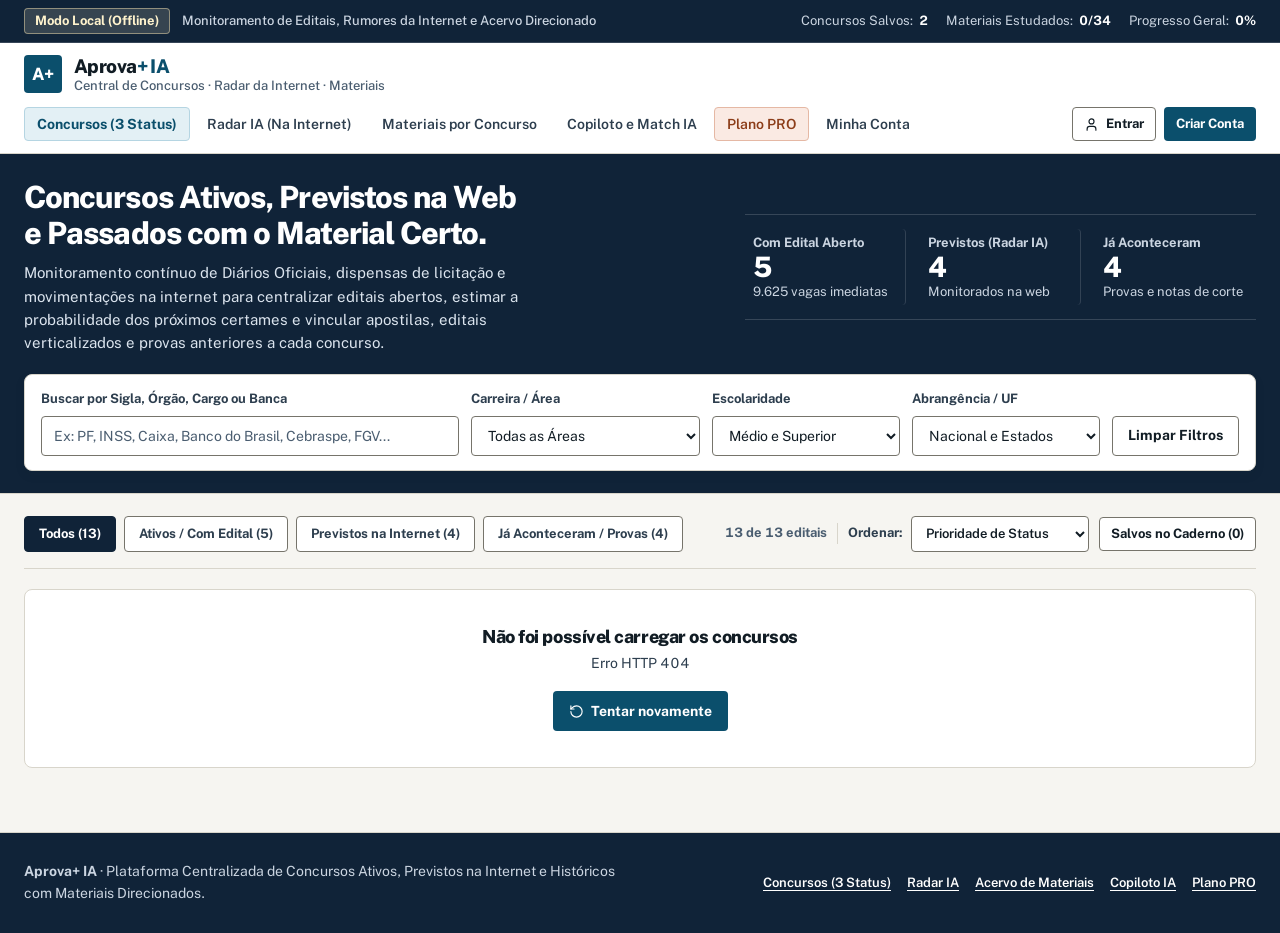
==== commit cad54f43: "feat(ux,security): implement phases 1-2 audit fixes, real PDF export, per-user isolation, and auth h" ====
--- a/frontend/index.html
+++ b/frontend/index.html
@@ -9,6 +9,7 @@
   <link rel="stylesheet" href="css/components.css" />
 </head>
 <body>
+  <a href="#main-content" class="skip-link">Ir para o conteúdo principal</a>
 
   <!-- Barra Superior de Telemetria do Concurseiro -->
   <div class="top-status-bar">
@@ -37,7 +38,7 @@
       </button>
 
       <nav class="nav-menu" aria-label="Navegação Principal">
-        <button type="button" class="nav-btn active" data-view="explorar" onclick="window.AprovaApp.switchView('explorar')">
+        <button type="button" class="nav-btn active" data-view="explorar" aria-current="page" onclick="window.AprovaApp.switchView('explorar')">
           Concursos (3 Status)
         </button>
         <button type="button" class="nav-btn" data-view="radar" onclick="window.AprovaApp.switchView('radar')">
@@ -77,17 +78,17 @@
 
         <!-- Painel Tipográfico Plano para Filtrar Rápido pelos 3 Status -->
         <div class="hero-ledger" role="group" aria-label="Resumo por horizonte de concurso">
-          <button type="button" class="ledger-item" data-ledger-status="aberto" onclick="window.AprovaApp.setStatusFilter('aberto')" title="Filtrar Concursos com Edital Aberto">
+          <button type="button" class="ledger-item" data-ledger-status="aberto" aria-pressed="false" onclick="window.AprovaApp.setStatusFilter('aberto')" title="Filtrar Concursos com Edital Aberto">
             <span class="ledger-label">Com Edital Aberto</span>
             <span class="ledger-number" id="kpi-abertos-count">5</span>
             <span class="ledger-sub">9.625 vagas imediatas</span>
           </button>
-          <button type="button" class="ledger-item" data-ledger-status="previsto" onclick="window.AprovaApp.setStatusFilter('previsto')" title="Filtrar Concursos Previstos na Internet">
+          <button type="button" class="ledger-item" data-ledger-status="previsto" aria-pressed="false" onclick="window.AprovaApp.setStatusFilter('previsto')" title="Filtrar Concursos Previstos na Internet">
             <span class="ledger-label">Previstos (Radar IA)</span>
             <span class="ledger-number" id="kpi-previstos-count">4</span>
             <span class="ledger-sub">Monitorados na web</span>
           </button>
-          <button type="button" class="ledger-item" data-ledger-status="encerrado" onclick="window.AprovaApp.setStatusFilter('encerrado')" title="Filtrar Concursos Passados e Provas">
+          <button type="button" class="ledger-item" data-ledger-status="encerrado" aria-pressed="false" onclick="window.AprovaApp.setStatusFilter('encerrado')" title="Filtrar Concursos Passados e Provas">
             <span class="ledger-label">Já Aconteceram</span>
             <span class="ledger-number" id="kpi-encerrados-count">4</span>
             <span class="ledger-sub">Provas e notas de corte</span>
@@ -144,22 +145,22 @@
   </section>
 
   <!-- Conteúdo Principal (6 Views do Concurseiro) -->
-  <main class="main-container">
+  <main id="main-content" tabindex="-1" class="main-container">
 
     <!-- VIEW 1: EXPLORAR CONCURSOS (ATIVOS, PREVISTOS NA INTERNET E ENCERRADOS) -->
     <section id="view-explorar" class="view-pane active" aria-label="Painel Central de Concursos e Editais">
       <div class="status-toolbar">
         <div class="status-pills" role="group" aria-label="Filtrar por status do concurso">
-          <button type="button" class="status-pill active-todos" data-status="todos" onclick="window.AprovaApp.setStatusFilter('todos')">
+          <button type="button" class="status-pill active-todos" data-status="todos" aria-pressed="true" onclick="window.AprovaApp.setStatusFilter('todos')">
             <span>Todos (<span id="pill-count-todos">13</span>)</span>
           </button>
-          <button type="button" class="status-pill" data-status="aberto" onclick="window.AprovaApp.setStatusFilter('aberto')">
+          <button type="button" class="status-pill" data-status="aberto" aria-pressed="false" onclick="window.AprovaApp.setStatusFilter('aberto')">
             <span>Ativos / Com Edital (<span id="pill-count-aberto">5</span>)</span>
           </button>
-          <button type="button" class="status-pill" data-status="previsto" onclick="window.AprovaApp.setStatusFilter('previsto')">
+          <button type="button" class="status-pill" data-status="previsto" aria-pressed="false" onclick="window.AprovaApp.setStatusFilter('previsto')">
             <span>Previstos na Internet (<span id="pill-count-previsto">4</span>)</span>
           </button>
-          <button type="button" class="status-pill" data-status="encerrado" onclick="window.AprovaApp.setStatusFilter('encerrado')">
+          <button type="button" class="status-pill" data-status="encerrado" aria-pressed="false" onclick="window.AprovaApp.setStatusFilter('encerrado')">
             <span>Já Aconteceram / Provas (<span id="pill-count-encerrado">4</span>)</span>
           </button>
         </div>
@@ -175,7 +176,7 @@
               <option value="probabilidade">Índice de Confiança IA</option>
             </select>
           </div>
-          <button type="button" id="btn-filtro-salvos" class="btn btn-outline btn-sm" onclick="window.AprovaApp.toggleApenasSalvos()">
+          <button type="button" id="btn-filtro-salvos" class="btn btn-outline btn-sm" aria-pressed="false" onclick="window.AprovaApp.toggleApenasSalvos()">
             <span>Salvos no Caderno (<span id="count-salvos-badge">0</span>)</span>
           </button>
         </div>
@@ -185,10 +186,10 @@
     </section>
 
     <!-- VIEW 2: RADAR IA (O QUE ESTÃO FALANDO NA INTERNET SOBRE CONCURSOS PREVISTOS) -->
-    <section id="view-radar" class="view-pane">
-      <div class="section-banner">
-        <div>
-          <h2>Radar IA: Movimentações e Rumores na Internet</h2>
+    <section id="view-radar" class="view-pane" hidden>
+      <div class="section-banner">
+        <div>
+          <h1>Radar IA: Movimentações e Rumores na Internet</h1>
           <p>Rastreamento de processos no Ministério da Gestão (MGI), dispensas de licitação de bancas, notas sindicais e portais especializados para separar movimentações reais de boatos.</p>
         </div>
         <div class="section-meta-Summary">Termômetro de Maturidade Pré-Edital</div>
@@ -197,10 +198,10 @@
     </section>
 
     <!-- VIEW 3: CENTRAL DE MATERIAIS POR CONCURSO -->
-    <section id="view-materiais" class="view-pane">
-      <div class="section-banner">
-        <div>
-          <h2>Acervo de Materiais Vinculados por Edital</h2>
+    <section id="view-materiais" class="view-pane" hidden>
+      <div class="section-banner">
+        <div>
+          <h1>Acervo de Materiais Vinculados por Edital</h1>
           <p>Baixe Editais Verticalizados, Apostilas PDF direcionadas à banca, Cadernos de Questões e Provas Anteriores com Gabarito. Marque os itens concluídos para atualizar seu progresso.</p>
         </div>
         <div class="section-meta-Summary">34 Guias e Provas Indexados</div>
@@ -209,10 +210,10 @@
     </section>
 
     <!-- VIEW 4: COPILOTO & MATCH IA -->
-    <section id="view-ia" class="view-pane">
-      <div class="section-banner">
-        <div>
-          <h2>Copiloto Aprova+ IA: Compatibilidade de Perfil e Cronograma</h2>
+    <section id="view-ia" class="view-pane" hidden>
+      <div class="section-banner">
+        <div>
+          <h1>Copiloto Aprova+ IA: Compatibilidade de Perfil e Cronograma</h1>
           <p>Cruze sua escolaridade, carreira foco e carga horária diária para identificar os certames mais compatíveis e distribuir suas horas semanais por peso de disciplina.</p>
         </div>
         <div class="section-meta-Summary">Motor de Alocação por Peso de Prova</div>
@@ -221,10 +222,10 @@
     </section>
 
     <!-- VIEW 5: PLANO PREMIUM (APROVA+ PRO) -->
-    <section id="view-premium" class="view-pane">
-      <div class="section-banner">
-        <div>
-          <h2>Plano Aprova+ PRO: Alertas em Tempo Real e Recursos Avançados</h2>
+    <section id="view-premium" class="view-pane" hidden>
+      <div class="section-banner">
+        <div>
+          <h1>Plano Aprova+ PRO: Alertas em Tempo Real e Recursos Avançados</h1>
           <p>A busca nos 3 status, o Radar IA e o acervo base são gratuitos. Conheça a especificação da Fase 2 (Aprova+ PRO) e registre seu interesse na Lista VIP com desconto vitalício de pré-lançamento.</p>
         </div>
         <div class="section-meta-Summary">Validação Fase 2 · Lista VIP</div>
@@ -233,10 +234,10 @@
     </section>
 
     <!-- VIEW 6: MINHA CONTA & PAINEL DE ESTUDOS DO USUÁRIO -->
-    <section id="view-conta" class="view-pane">
-      <div class="section-banner">
-        <div>
-          <h2>Minha Conta, Preferências e Caderno de Estudos</h2>
+    <section id="view-conta" class="view-pane" hidden>
+      <div class="section-banner">
+        <div>
+          <h1>Minha Conta, Preferências e Caderno de Estudos</h1>
           <p>Gerencie seus parâmetros de estudo, consulte seus concursos favoritados e revise o histórico de apostilas e provas concluídas.</p>
         </div>
         <div class="section-meta-Summary">Sincronizado com o Copiloto IA</div>
@@ -247,7 +248,7 @@
   </main>
 
   <!-- Modal de Detalhes / Raio-X do Concurso e Materiais -->
-  <div id="concurso-modal" class="modal-overlay" role="dialog" aria-modal="true" aria-label="Raio-X do Concurso e Materiais">
+  <div id="concurso-modal" class="modal-overlay" role="dialog" aria-modal="true" aria-hidden="true" aria-labelledby="concurso-modal-title">
     <div class="modal-window">
       <button type="button" class="modal-close-btn" onclick="window.AprovaComponents.closeConcursoModal()" aria-label="Fechar janela" title="Fechar (Esc)">
         <svg width="16" height="16" viewBox="0 0 24 24" fill="none" stroke="currentColor" stroke-width="2" stroke-linecap="round" stroke-linejoin="round" aria-hidden="true"><line x1="18" y1="6" x2="6" y2="18"/><line x1="6" y1="6" x2="18" y2="18"/></svg>
@@ -257,8 +258,8 @@
   </div>
 
   <!-- Modal de Login e Cadastro de Usuário -->
-  <div id="auth-modal" class="modal-overlay" role="dialog" aria-modal="true" aria-label="Autenticação de Usuário">
-    <div class="modal-window" style="max-width: 540px;">
+  <div id="auth-modal" class="modal-overlay" role="dialog" aria-modal="true" aria-hidden="true" aria-labelledby="auth-modal-title">
+    <div class="modal-window modal-window-sm">
       <button type="button" class="modal-close-btn" onclick="window.AprovaComponents.closeAuthModal()" aria-label="Fechar janela" title="Fechar (Esc)">
         <svg width="16" height="16" viewBox="0 0 24 24" fill="none" stroke="currentColor" stroke-width="2" stroke-linecap="round" stroke-linejoin="round" aria-hidden="true"><line x1="18" y1="6" x2="6" y2="18"/><line x1="6" y1="6" x2="18" y2="18"/></svg>
       </button>
--- a/frontend/css/variables.css
+++ b/frontend/css/variables.css
@@ -18,7 +18,7 @@
 
   /* Borders & Hairlines */
   --border: #d8d5cb;
-  --border-strong: #b8b4a8;
+  --border-strong: #76746b;
   --border-dark: rgba(255, 255, 255, 0.16);
 
   /* Primary Civic Cobalt Action */
@@ -154,6 +154,38 @@
   opacity: 1;
 }
 
+.sr-only {
+  position: absolute;
+  width: 1px;
+  height: 1px;
+  padding: 0;
+  margin: -1px;
+  overflow: hidden;
+  clip: rect(0, 0, 0, 0);
+  white-space: nowrap;
+  border: 0;
+}
+
+.skip-link {
+  position: absolute;
+  top: -60px;
+  left: 16px;
+  z-index: 400;
+  background-color: var(--primary);
+  color: #ffffff;
+  font-weight: 700;
+  font-size: 0.875rem;
+  padding: 10px 16px;
+  border-radius: var(--radius-sm);
+  text-decoration: none;
+  box-shadow: var(--shadow-md);
+  transition: top 0.14s ease;
+}
+
+.skip-link:focus {
+  top: 12px;
+}
+
 @media (prefers-reduced-motion: reduce) {
   html {
     scroll-behavior: auto;
--- a/frontend/css/layout.css
+++ b/frontend/css/layout.css
@@ -349,6 +349,7 @@
   gap: 16px;
 }
 
+.section-banner h1,
 .section-banner h2 {
   font-size: 1.4375rem;
   font-weight: 800;
@@ -515,6 +516,21 @@
     display: none;
   }
 
+  .nav-menu.can-scroll-right {
+    -webkit-mask-image: linear-gradient(to right, #000 0%, #000 calc(100% - 26px), transparent 100%);
+    mask-image: linear-gradient(to right, #000 0%, #000 calc(100% - 26px), transparent 100%);
+  }
+
+  .nav-menu.can-scroll-left {
+    -webkit-mask-image: linear-gradient(to right, transparent 0%, #000 26px, #000 100%);
+    mask-image: linear-gradient(to right, transparent 0%, #000 26px, #000 100%);
+  }
+
+  .nav-menu.can-scroll-left.can-scroll-right {
+    -webkit-mask-image: linear-gradient(to right, transparent 0%, #000 24px, #000 calc(100% - 24px), transparent 100%);
+    mask-image: linear-gradient(to right, transparent 0%, #000 24px, #000 calc(100% - 24px), transparent 100%);
+  }
+
   .nav-btn {
     flex-shrink: 0;
     white-space: nowrap;
@@ -576,7 +592,39 @@
     margin-bottom: 16px;
   }
 
+  .section-banner h1,
   .section-banner h2 {
+    font-size: 1.25rem;
+  }
+}
+
+@media (max-width: 480px) {
+  .hero-ledger {
+    grid-template-columns: 1fr;
+    gap: 4px;
+    padding: 8px 0;
+  }
+
+  .ledger-item {
+    display: flex;
+    justify-content: space-between;
+    align-items: baseline;
+    gap: 10px;
+    border-right: none;
+    border-bottom: 1px solid rgba(255, 255, 255, 0.14);
+    padding: 8px 10px;
+  }
+
+  .ledger-item:last-child {
+    border-bottom: none;
+  }
+
+  .ledger-label {
+    margin-bottom: 0;
+  }
+
+  .ledger-number {
+    margin-bottom: 0;
     font-size: 1.25rem;
   }
 }
--- a/frontend/css/components.css
+++ b/frontend/css/components.css
@@ -98,8 +98,24 @@
 }
 
 .btn:disabled {
-  opacity: 0.6;
   cursor: not-allowed;
+}
+
+.btn-primary:disabled {
+  background-color: #547281;
+  color: #ffffff;
+}
+
+.btn-accent:disabled,
+.btn-purple:disabled {
+  background-color: #8b563e;
+  color: #ffffff;
+}
+
+.btn-outline:disabled {
+  background-color: var(--bg-subtle);
+  border-color: var(--border-strong);
+  color: var(--muted);
 }
 
 .btn-primary {
@@ -526,7 +542,7 @@
   padding: 24px;
   box-shadow: var(--shadow-sm);
   position: sticky;
-  top: 84px;
+  top: calc(var(--header-height, 72px) + 16px);
 }
 
 .radar-stages-legend {
@@ -573,6 +589,14 @@
   box-shadow: var(--shadow-sm);
 }
 
+.mat-item-wrap {
+  border-bottom: 1px solid var(--border);
+}
+
+.mat-item-wrap:last-child {
+  border-bottom: none;
+}
+
 .mat-item {
   display: flex;
   justify-content: space-between;
@@ -583,8 +607,88 @@
   border-bottom: 1px solid var(--border);
 }
 
+.mat-item-wrap > .mat-item {
+  border-bottom: none;
+}
+
 .mat-item:last-child {
   border-bottom: none;
+}
+
+.material-preview-panel {
+  background-color: var(--bg);
+  border: 1px solid var(--border-strong);
+  border-radius: var(--radius-sm);
+  padding: 14px 16px;
+  margin-bottom: 16px;
+  font-size: 0.875rem;
+  color: var(--text-secondary);
+}
+
+.material-preview-loading {
+  color: var(--muted);
+  font-weight: 600;
+}
+
+.material-preview-header {
+  display: flex;
+  justify-content: space-between;
+  align-items: center;
+  gap: 12px;
+  flex-wrap: wrap;
+  padding-bottom: 10px;
+  margin-bottom: 10px;
+  border-bottom: 1px solid var(--border);
+}
+
+.material-preview-kicker {
+  display: block;
+  font-size: 0.875rem;
+  color: var(--primary);
+}
+
+.material-preview-sub {
+  font-size: 0.8125rem;
+  color: var(--muted);
+}
+
+.material-preview-body p {
+  margin-bottom: 8px;
+}
+
+.material-preview-section {
+  margin-top: 10px;
+}
+
+.material-preview-disc-list {
+  list-style: none;
+  margin-top: 6px;
+  display: flex;
+  flex-direction: column;
+  gap: 6px;
+}
+
+.material-preview-disc-list li {
+  display: flex;
+  justify-content: space-between;
+  align-items: center;
+  gap: 10px;
+  flex-wrap: wrap;
+  font-size: 0.8125rem;
+  padding: 4px 0;
+  border-bottom: 1px solid var(--border);
+}
+
+.material-preview-disc-list li:last-child {
+  border-bottom: none;
+}
+
+.material-preview-steps {
+  margin: 6px 0 0 18px;
+  font-size: 0.8125rem;
+  display: flex;
+  flex-direction: column;
+  gap: 4px;
 }
 
 .mat-item-info {
@@ -896,6 +1000,254 @@
   position: relative;
 }
 
+.modal-window-sm {
+  max-width: 540px;
+}
+
+.modal-header-block {
+  padding-right: 44px;
+  margin-bottom: 18px;
+}
+
+.modal-title {
+  font-size: 1.375rem;
+  font-weight: 800;
+  color: var(--text);
+  margin-bottom: 6px;
+}
+
+.modal-subtitle {
+  font-size: 0.875rem;
+  color: var(--text-secondary);
+}
+
+.modal-meta-grid {
+  grid-template-columns: repeat(auto-fit, minmax(190px, 1fr));
+}
+
+.modal-section-block {
+  margin-bottom: 24px;
+}
+
+.modal-section-title {
+  font-size: 1.0625rem;
+  font-weight: 800;
+  margin-bottom: 10px;
+  color: var(--text);
+}
+
+.table-scroll-wrap {
+  overflow-x: auto;
+}
+
+/* Semantic Component Typography & Layout Utilities */
+.sheet-title {
+  font-size: 1.1875rem;
+  font-weight: 800;
+  color: var(--text);
+  margin-bottom: 6px;
+}
+
+.sheet-title-sm {
+  font-size: 1.125rem;
+  font-weight: 800;
+  color: var(--text);
+  margin-bottom: 6px;
+}
+
+.sheet-subtitle {
+  font-size: 1.0625rem;
+  font-weight: 800;
+  color: var(--text);
+}
+
+.sheet-desc {
+  font-size: 0.875rem;
+  color: var(--text-secondary);
+  margin-bottom: 16px;
+}
+
+.form-stack {
+  display: flex;
+  flex-direction: column;
+  gap: 14px;
+}
+
+.form-stack-tight {
+  display: flex;
+  flex-direction: column;
+  gap: 12px;
+}
+
+.form-divider-bottom {
+  padding-bottom: 18px;
+  border-bottom: 1px solid var(--border);
+  margin-bottom: 14px;
+}
+
+.auth-mode-switcher {
+  padding-bottom: 16px;
+  border-bottom: 1px solid var(--border);
+  margin-bottom: 18px;
+}
+
+.auth-error-banner {
+  display: none;
+  color: var(--accent);
+  padding-bottom: 12px;
+  font-size: 0.875rem;
+  font-weight: 700;
+}
+
+.auth-error-banner.visible {
+  display: block;
+}
+
+.auth-demo-bar {
+  margin-top: 16px;
+  padding-top: 16px;
+  border-top: 1px solid var(--border);
+  display: flex;
+  justify-content: space-between;
+  align-items: center;
+  flex-wrap: wrap;
+  gap: 8px;
+}
+
+.text-caption-muted {
+  font-size: 0.8125rem;
+  color: var(--muted);
+}
+
+.text-green {
+  color: var(--green);
+}
+
+.text-primary-ink {
+  color: var(--text);
+}
+
+.metric-cobalt {
+  color: var(--primary);
+}
+
+.metric-green {
+  color: var(--green);
+}
+
+.metric-accent {
+  color: var(--accent);
+}
+
+.empty-state-borderless {
+  border: none;
+}
+
+.empty-state-narrow {
+  max-width: 620px;
+  margin: 0 auto;
+}
+
+.empty-state-actions {
+  display: flex;
+  justify-content: center;
+  gap: 10px;
+  flex-wrap: wrap;
+}
+
+.empty-inline-note {
+  font-size: 0.875rem;
+  color: var(--muted);
+  padding: 8px 0;
+}
+
+.account-user-name {
+  font-size: 1.0625rem;
+  font-weight: 800;
+  color: var(--text);
+}
+
+.account-user-email {
+  font-size: 0.8125rem;
+  color: var(--muted);
+  margin-bottom: 4px;
+}
+
+.stack-col-lg {
+  display: flex;
+  flex-direction: column;
+  gap: 20px;
+}
+
+.acervo-progress-box {
+  padding: 2px 0;
+}
+
+.acervo-progress-head {
+  display: flex;
+  justify-content: space-between;
+  font-size: 0.8125rem;
+  font-weight: 700;
+  color: var(--text);
+}
+
+.thermometer-on-subtle {
+  margin: 8px 0 0;
+  background-color: var(--card);
+}
+
+.legend-heading {
+  font-weight: 700;
+  color: var(--text);
+}
+
+.match-item-title {
+  font-size: 1rem;
+  font-weight: 800;
+  color: var(--text);
+}
+
+.match-item-meta {
+  font-size: 0.8125rem;
+  color: var(--text-secondary);
+  margin-bottom: 8px;
+}
+
+.match-schedule-heading {
+  font-size: 0.8125rem;
+  color: var(--muted);
+  font-weight: 700;
+  margin-top: 8px;
+}
+
+.chat-action-row {
+  margin-top: 10px;
+}
+
+.pro-tier-divider {
+  border-top: 1px solid var(--border);
+  padding-top: 18px;
+}
+
+.pro-feature-list.pro-tier {
+  margin-bottom: 0;
+}
+
+.smoke-feedback-box {
+  margin-top: 14px;
+}
+
+.smoke-feedback-banner {
+  color: var(--green);
+  padding-top: 12px;
+  border-top: 1px solid var(--border);
+  font-size: 0.875rem;
+  font-weight: 700;
+  display: flex;
+  align-items: center;
+  gap: 8px;
+}
+
 .modal-close-btn {
   position: absolute;
   top: 20px;
@@ -952,13 +1304,41 @@
 .toast-msg {
   background-color: var(--bg-dark);
   color: #ffffff;
-  padding: 12px 18px;
+  padding: 12px 16px;
   border-radius: var(--radius-sm);
   border: 1px solid rgba(255, 255, 255, 0.16);
   box-shadow: var(--shadow-lg);
   font-size: 0.875rem;
   font-weight: 600;
+  display: flex;
+  align-items: center;
+  justify-content: space-between;
+  gap: 12px;
+  max-width: 440px;
   animation: fadeIn 0.18s ease-out;
+}
+
+.toast-msg.toast-error {
+  background-color: var(--accent-hover);
+  border-color: var(--accent-border);
+}
+
+.toast-action-btn {
+  background-color: #ffffff;
+  color: var(--bg-dark);
+  border: 1px solid #ffffff;
+  border-radius: var(--radius-sm);
+  padding: 4px 10px;
+  font-family: inherit;
+  font-size: 0.8125rem;
+  font-weight: 700;
+  cursor: pointer;
+  white-space: nowrap;
+  flex-shrink: 0;
+}
+
+.toast-action-btn:hover {
+  background-color: var(--primary-soft);
 }
 
 @keyframes fadeIn {
@@ -1011,6 +1391,21 @@
     display: none;
   }
 
+  .status-pills.can-scroll-right {
+    -webkit-mask-image: linear-gradient(to right, #000 0%, #000 calc(100% - 26px), transparent 100%);
+    mask-image: linear-gradient(to right, #000 0%, #000 calc(100% - 26px), transparent 100%);
+  }
+
+  .status-pills.can-scroll-left {
+    -webkit-mask-image: linear-gradient(to right, transparent 0%, #000 26px, #000 100%);
+    mask-image: linear-gradient(to right, transparent 0%, #000 26px, #000 100%);
+  }
+
+  .status-pills.can-scroll-left.can-scroll-right {
+    -webkit-mask-image: linear-gradient(to right, transparent 0%, #000 24px, #000 calc(100% - 24px), transparent 100%);
+    mask-image: linear-gradient(to right, transparent 0%, #000 24px, #000 calc(100% - 24px), transparent 100%);
+  }
+
   .status-pill {
     flex-shrink: 0;
     white-space: nowrap;
@@ -1054,9 +1449,13 @@
 
   .mat-item-actions {
     width: 100%;
-    display: grid;
-    grid-template-columns: 1fr 1fr;
+    display: flex;
+    flex-wrap: wrap;
     gap: 8px;
+  }
+
+  .mat-item-actions .btn {
+    flex: 1 1 auto;
   }
 
   .chat-form-row {
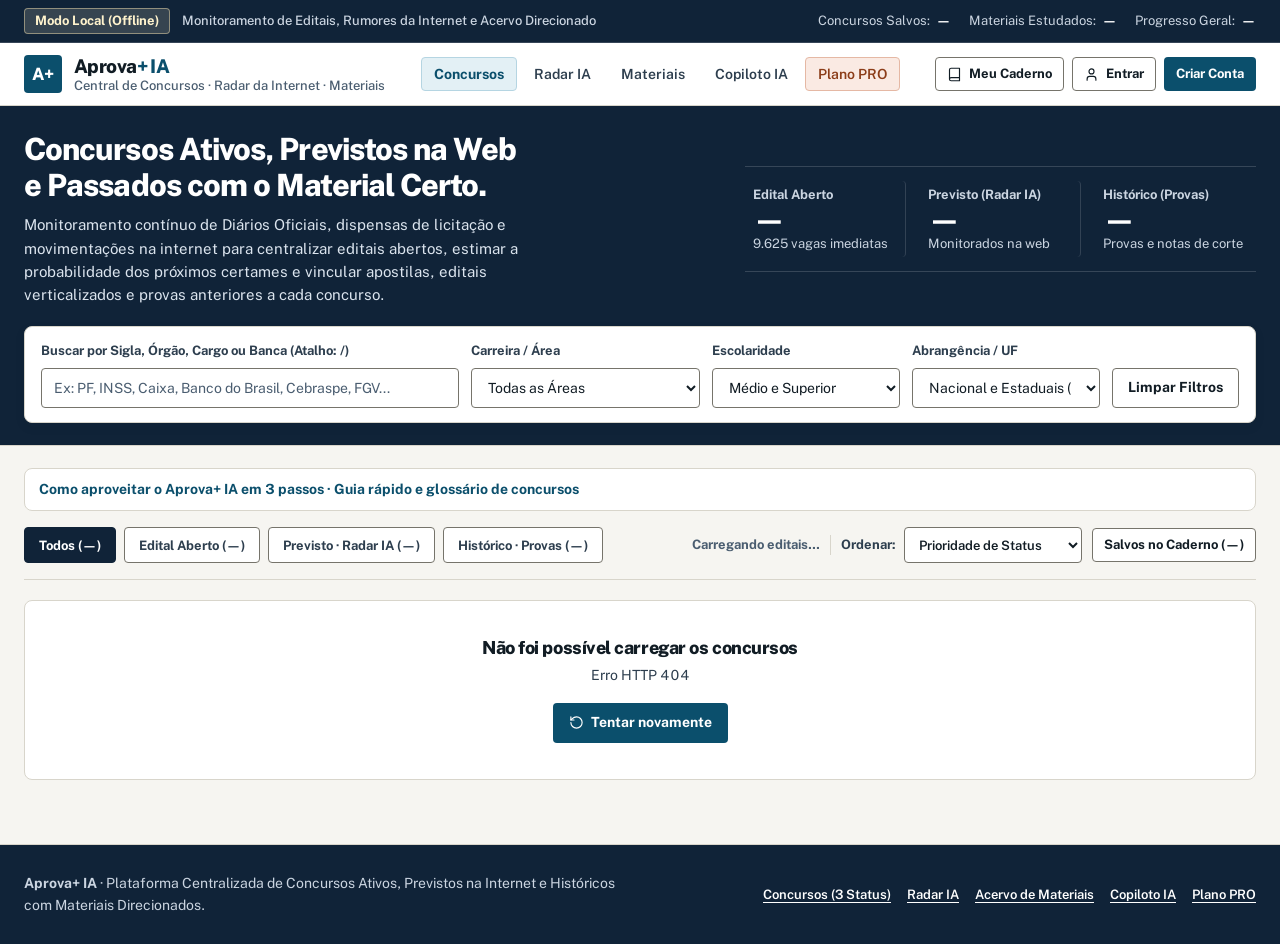
==== commit a121fb26: "feat(ux): implement heuristic audit phases 3-5 navigation, search, proportional study plan, and micr" ====
--- a/frontend/index.html
+++ b/frontend/index.html
@@ -15,13 +15,13 @@
   <div class="top-status-bar">
     <div class="top-status-inner">
       <div class="top-status-left">
-        <span id="api-conn-badge" class="api-status-badge">Aprova+ IA Online</span>
+        <span id="api-conn-badge" class="api-status-badge">Conectando...</span>
         <span class="top-status-caption">Monitoramento de Editais, Rumores da Internet e Acervo Direcionado</span>
       </div>
       <div class="telemetry-pills">
-        <span>Concursos Salvos: <strong id="top-salvos-count">2</strong></span>
-        <span>Materiais Estudados: <strong id="top-estudados-count">0/34</strong></span>
-        <span>Progresso Geral: <strong id="top-progresso-pct">0%</strong></span>
+        <span>Concursos Salvos: <strong id="top-salvos-count">—</strong></span>
+        <span>Materiais Estudados: <strong id="top-estudados-count">—</strong></span>
+        <span>Progresso Geral: <strong id="top-progresso-pct">—</strong></span>
       </div>
     </div>
   </div>
@@ -39,22 +39,19 @@
 
       <nav class="nav-menu" aria-label="Navegação Principal">
         <button type="button" class="nav-btn active" data-view="explorar" aria-current="page" onclick="window.AprovaApp.switchView('explorar')">
-          Concursos (3 Status)
+          Concursos
         </button>
         <button type="button" class="nav-btn" data-view="radar" onclick="window.AprovaApp.switchView('radar')">
-          Radar IA (Na Internet)
+          Radar IA
         </button>
         <button type="button" class="nav-btn" data-view="materiais" onclick="window.AprovaApp.switchView('materiais')">
-          Materiais por Concurso
+          Materiais
         </button>
         <button type="button" class="nav-btn" data-view="ia" onclick="window.AprovaApp.switchView('ia')">
-          Copiloto e Match IA
+          Copiloto IA
         </button>
         <button type="button" class="nav-btn nav-premium" data-view="premium" onclick="window.AprovaApp.switchView('premium')">
           Plano PRO
-        </button>
-        <button type="button" class="nav-btn" data-view="conta" onclick="window.AprovaApp.switchView('conta')">
-          Minha Conta
         </button>
       </nav>
 
@@ -79,18 +76,18 @@
         <!-- Painel Tipográfico Plano para Filtrar Rápido pelos 3 Status -->
         <div class="hero-ledger" role="group" aria-label="Resumo por horizonte de concurso">
           <button type="button" class="ledger-item" data-ledger-status="aberto" aria-pressed="false" onclick="window.AprovaApp.setStatusFilter('aberto')" title="Filtrar Concursos com Edital Aberto">
-            <span class="ledger-label">Com Edital Aberto</span>
-            <span class="ledger-number" id="kpi-abertos-count">5</span>
+            <span class="ledger-label">Edital Aberto</span>
+            <span class="ledger-number" id="kpi-abertos-count">—</span>
             <span class="ledger-sub">9.625 vagas imediatas</span>
           </button>
           <button type="button" class="ledger-item" data-ledger-status="previsto" aria-pressed="false" onclick="window.AprovaApp.setStatusFilter('previsto')" title="Filtrar Concursos Previstos na Internet">
-            <span class="ledger-label">Previstos (Radar IA)</span>
-            <span class="ledger-number" id="kpi-previstos-count">4</span>
+            <span class="ledger-label">Previsto (Radar IA)</span>
+            <span class="ledger-number" id="kpi-previstos-count">—</span>
             <span class="ledger-sub">Monitorados na web</span>
           </button>
           <button type="button" class="ledger-item" data-ledger-status="encerrado" aria-pressed="false" onclick="window.AprovaApp.setStatusFilter('encerrado')" title="Filtrar Concursos Passados e Provas">
-            <span class="ledger-label">Já Aconteceram</span>
-            <span class="ledger-number" id="kpi-encerrados-count">4</span>
+            <span class="ledger-label">Histórico (Provas)</span>
+            <span class="ledger-number" id="kpi-encerrados-count">—</span>
             <span class="ledger-sub">Provas e notas de corte</span>
           </button>
         </div>
@@ -99,13 +96,13 @@
       <!-- Barra de Pesquisa e Filtros (Exibida na aba Explorar) -->
       <div id="hero-filter-bar" class="filter-bar" role="search">
         <div class="field-group">
-          <label for="filter-q">Buscar por Sigla, Órgão, Cargo ou Banca</label>
+          <label for="filter-q">Buscar por Sigla, Órgão, Cargo ou Banca (Atalho: /)</label>
           <input
-            type="text"
+            type="search"
             id="filter-q"
             class="field-input"
             placeholder="Ex: PF, INSS, Caixa, Banco do Brasil, Cebraspe, FGV..."
-            oninput="window.AprovaApp.aplicarFiltrosDaBarra()"
+            oninput="window.AprovaApp.onSearchInput()"
           />
         </div>
         <div class="field-group">
@@ -131,8 +128,8 @@
         <div class="field-group">
           <label for="filter-uf">Abrangência / UF</label>
           <select id="filter-uf" class="field-input" onchange="window.AprovaApp.aplicarFiltrosDaBarra()">
-            <option value="todas">Nacional e Estados</option>
-            <option value="Nacional">Nacional (Todo o Brasil)</option>
+            <option value="todas">Nacional e Estaduais (Todos)</option>
+            <option value="Nacional">Nacional (Vagas em Todo o Brasil)</option>
             <option value="DF">Distrito Federal (DF)</option>
             <option value="SP">São Paulo (SP)</option>
           </select>
@@ -149,24 +146,43 @@
 
     <!-- VIEW 1: EXPLORAR CONCURSOS (ATIVOS, PREVISTOS NA INTERNET E ENCERRADOS) -->
     <section id="view-explorar" class="view-pane active" aria-label="Painel Central de Concursos e Editais">
+      <div id="continue-study-strip" class="continue-study-strip" hidden></div>
+
+      <details class="onboarding-guide">
+        <summary>Como aproveitar o Aprova+ IA em 3 passos · Guia rápido e glossário de concursos</summary>
+        <div class="onboarding-guide-body">
+          <ol class="onboarding-steps">
+            <li><strong>1. Escolha o foco:</strong> filtre os certames por situação (Edital Aberto, Previsto ou Histórico) ou use o <strong>Copiloto IA</strong> para descobrir concursos compatíveis com suas horas por dia.</li>
+            <li><strong>2. Abra o Raio-X:</strong> confira a matriz de disciplinas por peso na prova e salve seus editais prioritários no caderno.</li>
+            <li><strong>3. Execute e acompanhe:</strong> pré-visualize ou baixe os roteiros em PDF, marque os materiais estudados e acompanhe seu avanço na barra superior.</li>
+          </ol>
+          <dl class="glossary-grid">
+            <div><dt>Índice IA (%)</dt><dd>Estimativa de proximidade de publicação em concursos previstos, baseada em atos oficiais (contrato de banca, comissão ou pedido no MGI).</dd></div>
+            <div><dt>Edital Verticalizado</dt><dd>Lista de disciplinas e pesos organizada como checklist prático para planejar teoria, revisão e questões.</dd></div>
+            <div><dt>Pontos Líquidos / CR</dt><dd>Na banca Cebraspe, 1 erro pode anular 1 acerto (pontuação líquida). <strong>CR</strong> significa Cadastro Reserva além das vagas imediatas.</dd></div>
+            <div><dt>MGI</dt><dd>Ministério da Gestão e da Inovação em Serviços Públicos, responsável por autorizar concursos federais.</dd></div>
+          </dl>
+        </div>
+      </details>
+
       <div class="status-toolbar">
         <div class="status-pills" role="group" aria-label="Filtrar por status do concurso">
           <button type="button" class="status-pill active-todos" data-status="todos" aria-pressed="true" onclick="window.AprovaApp.setStatusFilter('todos')">
-            <span>Todos (<span id="pill-count-todos">13</span>)</span>
+            <span>Todos (<span id="pill-count-todos">—</span>)</span>
           </button>
           <button type="button" class="status-pill" data-status="aberto" aria-pressed="false" onclick="window.AprovaApp.setStatusFilter('aberto')">
-            <span>Ativos / Com Edital (<span id="pill-count-aberto">5</span>)</span>
+            <span>Edital Aberto (<span id="pill-count-aberto">—</span>)</span>
           </button>
           <button type="button" class="status-pill" data-status="previsto" aria-pressed="false" onclick="window.AprovaApp.setStatusFilter('previsto')">
-            <span>Previstos na Internet (<span id="pill-count-previsto">4</span>)</span>
+            <span>Previsto · Radar IA (<span id="pill-count-previsto">—</span>)</span>
           </button>
           <button type="button" class="status-pill" data-status="encerrado" aria-pressed="false" onclick="window.AprovaApp.setStatusFilter('encerrado')">
-            <span>Já Aconteceram / Provas (<span id="pill-count-encerrado">4</span>)</span>
+            <span>Histórico · Provas (<span id="pill-count-encerrado">—</span>)</span>
           </button>
         </div>
 
         <div class="toolbar-right-controls">
-          <span id="results-summary-text" class="toolbar-results-count">13 de 13 editais</span>
+          <span id="results-summary-text" class="toolbar-results-count">Carregando editais...</span>
           <div class="sort-control">
             <label for="filter-sort">Ordenar:</label>
             <select id="filter-sort" onchange="window.AprovaApp.setSortOrder(this.value)">
@@ -177,10 +193,12 @@
             </select>
           </div>
           <button type="button" id="btn-filtro-salvos" class="btn btn-outline btn-sm" aria-pressed="false" onclick="window.AprovaApp.toggleApenasSalvos()">
-            <span>Salvos no Caderno (<span id="count-salvos-badge">0</span>)</span>
-          </button>
-        </div>
-      </div>
+            <span>Salvos no Caderno (<span id="count-salvos-badge">—</span>)</span>
+          </button>
+        </div>
+      </div>
+
+      <div id="explorar-active-chips" class="active-filter-chips" hidden></div>
 
       <div id="concursos-grid" class="cards-grid"></div>
     </section>
@@ -202,9 +220,9 @@
       <div class="section-banner">
         <div>
           <h1>Acervo de Materiais Vinculados por Edital</h1>
-          <p>Baixe Editais Verticalizados, Apostilas PDF direcionadas à banca, Cadernos de Questões e Provas Anteriores com Gabarito. Marque os itens concluídos para atualizar seu progresso.</p>
-        </div>
-        <div class="section-meta-Summary">34 Guias e Provas Indexados</div>
+          <p>Pré-visualize ou baixe roteiros verticalizados em PDF direcionados à banca, cadernos de questões e provas anteriores. Marque os itens concluídos para atualizar seu progresso.</p>
+        </div>
+        <div id="materiais-banner-count" class="section-meta-Summary">Roteiros e Provas Indexados</div>
       </div>
       <div id="materiais-hub-container"></div>
     </section>
@@ -225,10 +243,10 @@
     <section id="view-premium" class="view-pane" hidden>
       <div class="section-banner">
         <div>
-          <h1>Plano Aprova+ PRO: Alertas em Tempo Real e Recursos Avançados</h1>
-          <p>A busca nos 3 status, o Radar IA e o acervo base são gratuitos. Conheça a especificação da Fase 2 (Aprova+ PRO) e registre seu interesse na Lista VIP com desconto vitalício de pré-lançamento.</p>
-        </div>
-        <div class="section-meta-Summary">Validação Fase 2 · Lista VIP</div>
+          <h1>Plano Aprova+ PRO: Preparação Completa e Alertas em Tempo Real</h1>
+          <p>Comece com 14 dias de teste gratuito. Após o período de teste, continue no plano básico gratuito com recursos limitados ou assine o Aprova+ PRO para alertas em tempo real, correção de discursivas e cronograma adaptativo.</p>
+        </div>
+        <div class="section-meta-Summary">Teste de 14 Dias · Assinatura PRO</div>
       </div>
       <div id="premium-smoke-container"></div>
     </section>
--- a/frontend/css/components.css
+++ b/frontend/css/components.css
@@ -564,12 +564,12 @@
   padding: 18px 20px;
   margin-bottom: 20px;
   display: grid;
-  grid-template-columns: 1.35fr 1fr 1fr 0.9fr;
+  grid-template-columns: 1.35fr 1.15fr 0.95fr 0.85fr 0.9fr;
   gap: 14px;
   align-items: end;
 }
 
-@media (max-width: 1024px) {
+@media (max-width: 1180px) {
   .acervo-toolbar {
     grid-template-columns: 1fr 1fr;
   }
@@ -1419,7 +1419,9 @@
   }
 
   .toolbar-results-count {
-    display: none;
+    border-right: none;
+    padding-right: 0;
+    width: 100%;
   }
 
   .concurso-card {
@@ -1483,3 +1485,245 @@
     bottom: 16px;
   }
 }
+
+/* Phases 3-5 Enhancements: Continuity Strip, Active Filter Chips, Onboarding, Password Toggle, Match Reasons */
+.continue-study-strip {
+  background-color: var(--card);
+  border: 1px solid var(--primary-border);
+  border-radius: var(--radius-md);
+  padding: 12px 16px;
+  margin-bottom: 14px;
+  display: flex;
+  justify-content: space-between;
+  align-items: center;
+  flex-wrap: wrap;
+  gap: 12px;
+  box-shadow: var(--shadow-sm);
+}
+
+.continue-study-strip[hidden] {
+  display: none;
+}
+
+.continue-study-left {
+  display: flex;
+  align-items: center;
+  flex-wrap: wrap;
+  gap: 10px;
+}
+
+.continue-study-title {
+  font-size: 0.875rem;
+  font-weight: 700;
+  color: var(--primary);
+}
+
+.continue-study-pills {
+  display: flex;
+  flex-wrap: wrap;
+  gap: 8px;
+}
+
+.continue-study-pill {
+  background-color: var(--primary-soft);
+  border: 1px solid var(--primary-border);
+  color: var(--primary);
+  border-radius: var(--radius-sm);
+  padding: 5px 10px;
+  font-family: inherit;
+  font-size: 0.8125rem;
+  cursor: pointer;
+  display: inline-flex;
+  align-items: center;
+  gap: 6px;
+}
+
+.continue-study-pill:hover {
+  background-color: #d2e7ef;
+}
+
+.continue-study-actions {
+  display: flex;
+  gap: 8px;
+  flex-wrap: wrap;
+}
+
+.onboarding-guide,
+.domain-glossary {
+  background-color: var(--card);
+  border: 1px solid var(--border);
+  border-radius: var(--radius-md);
+  margin-bottom: 16px;
+  font-size: 0.875rem;
+}
+
+.onboarding-guide summary,
+.domain-glossary summary {
+  padding: 10px 14px;
+  font-weight: 700;
+  color: var(--primary);
+  cursor: pointer;
+  display: flex;
+  align-items: center;
+  gap: 8px;
+}
+
+.onboarding-guide-body,
+.domain-glossary p {
+  padding: 0 14px 14px;
+  color: var(--text-secondary);
+}
+
+.onboarding-steps {
+  margin: 4px 0 12px 18px;
+  display: flex;
+  flex-direction: column;
+  gap: 6px;
+}
+
+.glossary-grid {
+  display: grid;
+  grid-template-columns: repeat(auto-fit, minmax(220px, 1fr));
+  gap: 10px 16px;
+  padding-top: 10px;
+  border-top: 1px solid var(--border);
+}
+
+.glossary-grid dt {
+  font-size: 0.8125rem;
+  font-weight: 800;
+  color: var(--text);
+}
+
+.glossary-grid dd {
+  font-size: 0.8125rem;
+  color: var(--text-secondary);
+}
+
+.active-filter-chips {
+  display: flex;
+  flex-wrap: wrap;
+  align-items: center;
+  gap: 8px;
+  margin-bottom: 16px;
+}
+
+.active-filter-chips[hidden] {
+  display: none;
+}
+
+.active-chips-label {
+  font-size: 0.8125rem;
+  font-weight: 700;
+  color: var(--muted);
+}
+
+.filter-chip-btn {
+  display: inline-flex;
+  align-items: center;
+  gap: 6px;
+  background-color: var(--primary-soft);
+  border: 1px solid var(--primary-border);
+  color: var(--primary);
+  border-radius: var(--radius-sm);
+  padding: 4px 10px;
+  font-family: inherit;
+  font-size: 0.8125rem;
+  font-weight: 700;
+  cursor: pointer;
+}
+
+.filter-chip-btn:hover {
+  background-color: #d2e7ef;
+}
+
+.filter-chip-clear {
+  background: none;
+  border: none;
+  color: var(--accent);
+  font-family: inherit;
+  font-size: 0.8125rem;
+  font-weight: 700;
+  text-decoration: underline;
+  cursor: pointer;
+  padding: 4px 6px;
+}
+
+.link-expand-note {
+  margin-top: 4px;
+  background: none;
+  border: none;
+  padding: 0;
+  font-family: inherit;
+  font-size: 0.8125rem;
+  font-weight: 700;
+  color: var(--primary);
+  cursor: pointer;
+  text-decoration: underline;
+  text-underline-offset: 2px;
+}
+
+.modal-title-row {
+  display: flex;
+  justify-content: space-between;
+  align-items: flex-start;
+  flex-wrap: wrap;
+  gap: 10px;
+  margin-bottom: 6px;
+}
+
+.match-reasons-list {
+  margin: 4px 0 8px 18px;
+  font-size: 0.8125rem;
+  color: var(--text-secondary);
+  display: flex;
+  flex-direction: column;
+  gap: 2px;
+}
+
+.chat-header-row {
+  display: flex;
+  justify-content: space-between;
+  align-items: flex-start;
+  gap: 12px;
+  flex-wrap: wrap;
+}
+
+.chat-header-row .sheet-desc {
+  margin-bottom: 12px;
+}
+
+.chat-entry-typing {
+  color: var(--muted);
+  font-style: italic;
+}
+
+.password-field-wrap {
+  position: relative;
+  display: flex;
+  align-items: center;
+}
+
+.password-field-wrap .field-input {
+  padding-right: 44px;
+}
+
+.password-toggle-btn {
+  position: absolute;
+  right: 4px;
+  width: 34px;
+  height: 34px;
+  border: none;
+  background: transparent;
+  color: var(--text-secondary);
+  cursor: pointer;
+  display: inline-flex;
+  align-items: center;
+  justify-content: center;
+  border-radius: var(--radius-sm);
+}
+
+.password-toggle-btn:hover {
+  background-color: var(--bg-subtle);
+  color: var(--text);
+}
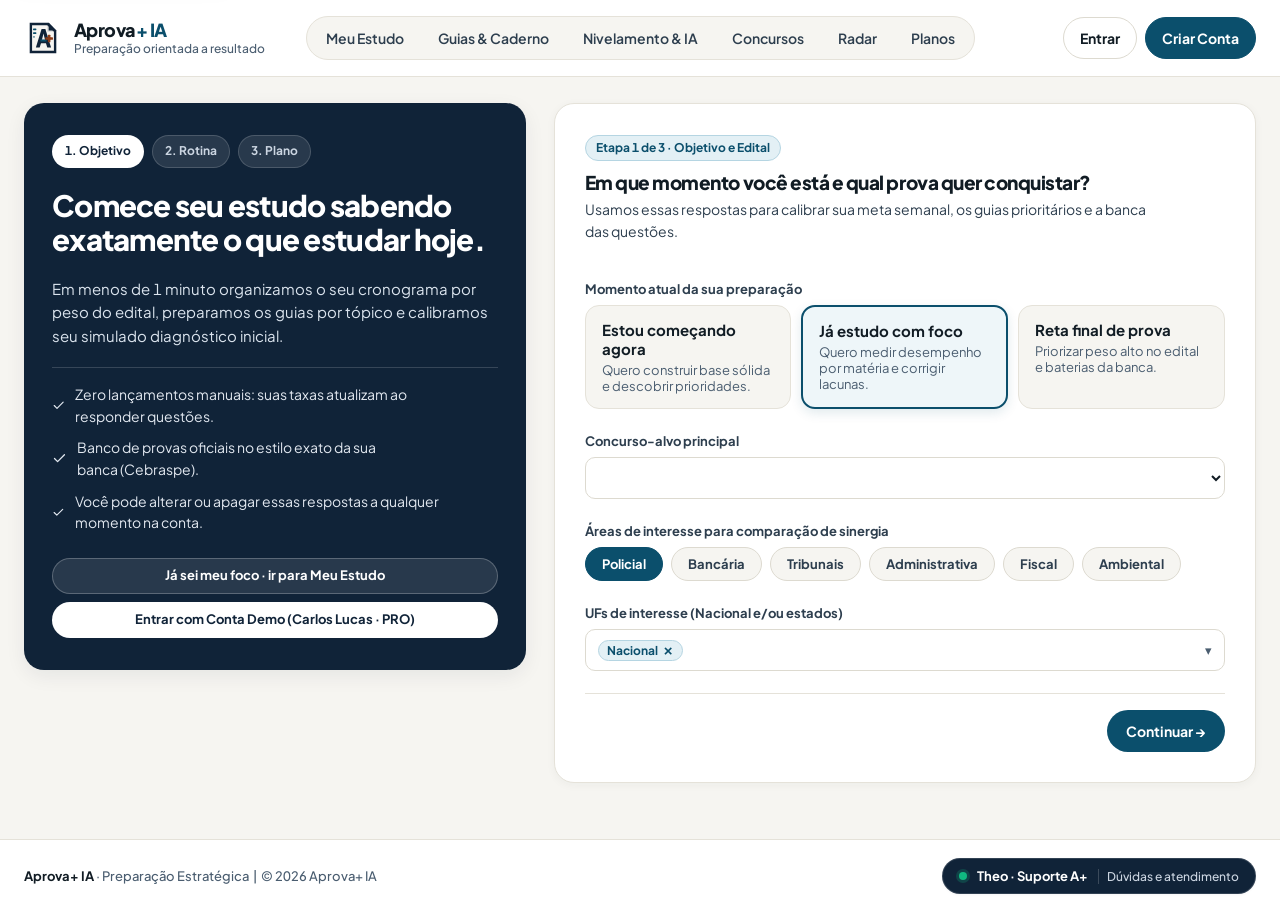
==== commit 9b002768: "feat: redesign study platform with adaptive orchestration, question bank, and flexible preferences -" ====
--- a/frontend/index.html
+++ b/frontend/index.html
@@ -3,7 +3,7 @@
 <head>
   <meta charset="UTF-8" />
   <meta name="viewport" content="width=device-width, initial-scale=1.0, viewport-fit=cover" />
-  <title>Aprova+ IA · Plataforma Centralizada de Concursos, Radar Web e Materiais</title>
+  <title>Aprova+ IA · Orquestração de Estudo e Nivelamento por Banca</title>
   <link rel="stylesheet" href="css/variables.css" />
   <link rel="stylesheet" href="css/layout.css" />
   <link rel="stylesheet" href="css/components.css" />
@@ -11,90 +11,92 @@
 <body>
   <a href="#main-content" class="skip-link">Ir para o conteúdo principal</a>
 
-  <!-- Barra Superior de Telemetria do Concurseiro -->
-  <div class="top-status-bar">
-    <div class="top-status-inner">
-      <div class="top-status-left">
-        <span id="api-conn-badge" class="api-status-badge">Conectando...</span>
-        <span class="top-status-caption">Monitoramento de Editais, Rumores da Internet e Acervo Direcionado</span>
-      </div>
-      <div class="telemetry-pills">
-        <span>Concursos Salvos: <strong id="top-salvos-count">—</strong></span>
-        <span>Materiais Estudados: <strong id="top-estudados-count">—</strong></span>
-        <span>Progresso Geral: <strong id="top-progresso-pct">—</strong></span>
-      </div>
-    </div>
-  </div>
-
-  <!-- Cabeçalho, Navegação Principal e Área de Login / Usuário -->
+  <!-- Single-Source-of-Truth Header (Navbar Matematicamente Centralizada + Perfil Único) -->
   <header class="app-header">
     <div class="nav-container">
-      <button type="button" class="brand" onclick="window.AprovaApp.switchView('explorar')">
-        <div class="brand-logo">A+</div>
+      <button type="button" class="brand" onclick="window.AprovaApp.switchView('estudo')">
+        <img src="assets/aprova-logo-mark.svg" alt="" class="brand-logo-svg" width="38" height="38" />
         <div>
           <div class="brand-name">Aprova<span>+ IA</span></div>
-          <span class="brand-tagline">Central de Concursos · Radar da Internet · Materiais</span>
+          <span class="brand-tagline">Preparação orientada a resultado</span>
         </div>
       </button>
 
       <nav class="nav-menu" aria-label="Navegação Principal">
-        <button type="button" class="nav-btn active" data-view="explorar" aria-current="page" onclick="window.AprovaApp.switchView('explorar')">
+        <button type="button" class="nav-btn" data-view="estudo" onclick="window.AprovaApp.switchView('estudo')">
+          Meu Estudo
+        </button>
+        <button type="button" class="nav-btn" data-view="materiais" onclick="window.AprovaApp.switchView('materiais')">
+          Guias &amp; Caderno
+        </button>
+        <button type="button" class="nav-btn" data-view="ia" onclick="window.AprovaApp.switchView('ia')">
+          Nivelamento &amp; IA
+        </button>
+        <button type="button" class="nav-btn" data-view="explorar" onclick="window.AprovaApp.switchView('explorar')">
           Concursos
         </button>
         <button type="button" class="nav-btn" data-view="radar" onclick="window.AprovaApp.switchView('radar')">
-          Radar IA
-        </button>
-        <button type="button" class="nav-btn" data-view="materiais" onclick="window.AprovaApp.switchView('materiais')">
-          Materiais
-        </button>
-        <button type="button" class="nav-btn" data-view="ia" onclick="window.AprovaApp.switchView('ia')">
-          Copiloto IA
-        </button>
-        <button type="button" class="nav-btn nav-premium" data-view="premium" onclick="window.AprovaApp.switchView('premium')">
-          Plano PRO
+          Radar
+        </button>
+        <button type="button" class="nav-btn" data-view="premium" onclick="window.AprovaApp.switchView('premium')">
+          Planos
         </button>
       </nav>
 
-      <!-- Área Dinâmica de Login / Perfil do Usuário Logado -->
+      <!-- Widget Único de Perfil / Entrar & Criar Conta -->
       <div id="header-user-area"></div>
     </div>
   </header>
 
-  <!-- Hero Workspace & Filtros Inteligentes (Exibido na visão principal Explorar) -->
-  <section id="hero-workspace" class="hero-banner">
-    <div class="hero-container">
-      <div class="hero-grid">
+  <!-- Conteúdo Principal (Telas 1 a 8) -->
+  <main id="main-content" tabindex="-1" class="main-container">
+
+    <!-- TELA 1: PESQUISA INICIAL DE PERSONALIZAÇÃO -->
+    <section id="view-onboarding" class="view-pane" hidden aria-label="Pesquisa Inicial de Personalização">
+      <div id="onboarding-survey-container"></div>
+    </section>
+
+    <!-- TELA 2 (2A, 2B, 2C, 2D): MEU ESTUDO -->
+    <section id="view-estudo" class="view-pane" hidden aria-label="Meu Estudo e Evolução">
+      <div id="meu-estudo-container"></div>
+    </section>
+
+    <!-- TELA 4: GUIAS & CADERNO (FOLHA A4 + LEITURA FLUIDA + PDF) -->
+    <section id="view-materiais" class="view-pane" hidden aria-label="Guias do Edital e Caderno A4">
+      <div id="materiais-hub-container"></div>
+    </section>
+
+    <!-- TELA 3: NIVELAMENTO & IA (SIMULADOS, BANCO DE QUESTÕES & SUGESTÃO DO THEO) -->
+    <section id="view-ia" class="view-pane" hidden aria-label="Central de Simulados, Nivelamento e Questões">
+      <div id="ia-assistant-container"></div>
+    </section>
+
+    <!-- TELA 6: EXPLORAR CONCURSOS (3 HORIZONTES + SINERGIA) -->
+    <section id="view-explorar" class="view-pane" hidden aria-label="Concursos Abertos, Previstos e Históricos">
+      <div class="concursos-hero-strip">
         <div>
-          <h1 class="hero-title">
-            Concursos Ativos, Previstos na Web e Passados com o Material Certo.
-          </h1>
-          <p class="hero-desc">
-            Monitoramento contínuo de Diários Oficiais, dispensas de licitação e movimentações na internet para centralizar editais abertos, estimar a probabilidade dos próximos certames e vincular apostilas, editais verticalizados e provas anteriores a cada concurso.
+          <h1 class="estudo-hero-title">Concursos com Sinergia para o seu Edital</h1>
+          <p class="estudo-hero-sub" style="margin-bottom:0;">
+            Compare editais abertos, certames em previsão de edital e provas históricas. Defina seu concurso-alvo ou resolva provas oficiais diretamente no banco de questões.
           </p>
         </div>
-
-        <!-- Painel Tipográfico Plano para Filtrar Rápido pelos 3 Status -->
-        <div class="hero-ledger" role="group" aria-label="Resumo por horizonte de concurso">
-          <button type="button" class="ledger-item" data-ledger-status="aberto" aria-pressed="false" onclick="window.AprovaApp.setStatusFilter('aberto')" title="Filtrar Concursos com Edital Aberto">
+        <div class="hero-ledger-3" role="group" aria-label="Resumo por horizonte de concurso">
+          <button type="button" class="ledger-item" data-ledger-status="aberto" aria-pressed="false" onclick="window.AprovaApp.setStatusFilter('aberto')">
             <span class="ledger-label">Edital Aberto</span>
             <span class="ledger-number" id="kpi-abertos-count">—</span>
-            <span class="ledger-sub">9.625 vagas imediatas</span>
-          </button>
-          <button type="button" class="ledger-item" data-ledger-status="previsto" aria-pressed="false" onclick="window.AprovaApp.setStatusFilter('previsto')" title="Filtrar Concursos Previstos na Internet">
-            <span class="ledger-label">Previsto (Radar IA)</span>
+          </button>
+          <button type="button" class="ledger-item" data-ledger-status="previsto" aria-pressed="false" onclick="window.AprovaApp.setStatusFilter('previsto')">
+            <span class="ledger-label">Previsão de edital</span>
             <span class="ledger-number" id="kpi-previstos-count">—</span>
-            <span class="ledger-sub">Monitorados na web</span>
-          </button>
-          <button type="button" class="ledger-item" data-ledger-status="encerrado" aria-pressed="false" onclick="window.AprovaApp.setStatusFilter('encerrado')" title="Filtrar Concursos Passados e Provas">
-            <span class="ledger-label">Histórico (Provas)</span>
+          </button>
+          <button type="button" class="ledger-item" data-ledger-status="encerrado" aria-pressed="false" onclick="window.AprovaApp.setStatusFilter('encerrado')">
+            <span class="ledger-label">Histórico · Provas</span>
             <span class="ledger-number" id="kpi-encerrados-count">—</span>
-            <span class="ledger-sub">Provas e notas de corte</span>
-          </button>
-        </div>
-      </div>
-
-      <!-- Barra de Pesquisa e Filtros (Exibida na aba Explorar) -->
-      <div id="hero-filter-bar" class="filter-bar" role="search">
+          </button>
+        </div>
+      </div>
+
+      <div class="filter-bar" role="search">
         <div class="field-group">
           <label for="filter-q">Buscar por Sigla, Órgão, Cargo ou Banca (Atalho: /)</label>
           <input
@@ -126,193 +128,124 @@
           </select>
         </div>
         <div class="field-group">
-          <label for="filter-uf">Abrangência / UF</label>
-          <select id="filter-uf" class="field-input" onchange="window.AprovaApp.aplicarFiltrosDaBarra()">
-            <option value="todas">Nacional e Estaduais (Todos)</option>
-            <option value="Nacional">Nacional (Vagas em Todo o Brasil)</option>
-            <option value="DF">Distrito Federal (DF)</option>
-            <option value="SP">São Paulo (SP)</option>
+          <label for="filter-uf-trigger">Abrangência / UFs</label>
+          <div id="filter-uf-mount"></div>
+        </div>
+        <button type="button" class="btn btn-outline" onclick="window.AprovaApp.limparFiltros()">
+          Limpar
+        </button>
+      </div>
+
+      <div class="status-toolbar">
+        <div class="status-pills" role="group" aria-label="Filtrar por situação">
+          <button type="button" class="status-pill active-todos" data-status="todos" aria-pressed="true" onclick="window.AprovaApp.setStatusFilter('todos')">
+            Todos (<span id="pill-count-todos">—</span>)
+          </button>
+          <button type="button" class="status-pill" data-status="aberto" aria-pressed="false" onclick="window.AprovaApp.setStatusFilter('aberto')">
+            Edital Aberto (<span id="pill-count-aberto">—</span>)
+          </button>
+          <button type="button" class="status-pill" data-status="previsto" aria-pressed="false" onclick="window.AprovaApp.setStatusFilter('previsto')">
+            Previsão de edital (<span id="pill-count-previsto">—</span>)
+          </button>
+          <button type="button" class="status-pill" data-status="encerrado" aria-pressed="false" onclick="window.AprovaApp.setStatusFilter('encerrado')">
+            Histórico · Provas (<span id="pill-count-encerrado">—</span>)
+          </button>
+        </div>
+
+        <div style="display:flex; align-items:center; gap:10px; flex-wrap:wrap;">
+          <span id="results-summary-text" class="text-caption-muted">Carregando...</span>
+          <select id="filter-sort" class="field-input" style="width:auto; height:36px;" onchange="window.AprovaApp.setSortOrder(this.value)" aria-label="Ordenar concursos">
+            <option value="padrao">Prioridade</option>
+            <option value="salario">Maior Salário</option>
+            <option value="vagas">Mais Vagas</option>
+            <option value="probabilidade">Índice Radar</option>
           </select>
-        </div>
-        <button type="button" class="btn btn-outline" onclick="window.AprovaApp.limparFiltros()">
-          Limpar Filtros
-        </button>
-      </div>
-    </div>
-  </section>
-
-  <!-- Conteúdo Principal (6 Views do Concurseiro) -->
-  <main id="main-content" tabindex="-1" class="main-container">
-
-    <!-- VIEW 1: EXPLORAR CONCURSOS (ATIVOS, PREVISTOS NA INTERNET E ENCERRADOS) -->
-    <section id="view-explorar" class="view-pane active" aria-label="Painel Central de Concursos e Editais">
-      <div id="continue-study-strip" class="continue-study-strip" hidden></div>
-
-      <details class="onboarding-guide">
-        <summary>Como aproveitar o Aprova+ IA em 3 passos · Guia rápido e glossário de concursos</summary>
-        <div class="onboarding-guide-body">
-          <ol class="onboarding-steps">
-            <li><strong>1. Escolha o foco:</strong> filtre os certames por situação (Edital Aberto, Previsto ou Histórico) ou use o <strong>Copiloto IA</strong> para descobrir concursos compatíveis com suas horas por dia.</li>
-            <li><strong>2. Abra o Raio-X:</strong> confira a matriz de disciplinas por peso na prova e salve seus editais prioritários no caderno.</li>
-            <li><strong>3. Execute e acompanhe:</strong> pré-visualize ou baixe os roteiros em PDF, marque os materiais estudados e acompanhe seu avanço na barra superior.</li>
-          </ol>
-          <dl class="glossary-grid">
-            <div><dt>Índice IA (%)</dt><dd>Estimativa de proximidade de publicação em concursos previstos, baseada em atos oficiais (contrato de banca, comissão ou pedido no MGI).</dd></div>
-            <div><dt>Edital Verticalizado</dt><dd>Lista de disciplinas e pesos organizada como checklist prático para planejar teoria, revisão e questões.</dd></div>
-            <div><dt>Pontos Líquidos / CR</dt><dd>Na banca Cebraspe, 1 erro pode anular 1 acerto (pontuação líquida). <strong>CR</strong> significa Cadastro Reserva além das vagas imediatas.</dd></div>
-            <div><dt>MGI</dt><dd>Ministério da Gestão e da Inovação em Serviços Públicos, responsável por autorizar concursos federais.</dd></div>
-          </dl>
-        </div>
-      </details>
-
-      <div class="status-toolbar">
-        <div class="status-pills" role="group" aria-label="Filtrar por status do concurso">
-          <button type="button" class="status-pill active-todos" data-status="todos" aria-pressed="true" onclick="window.AprovaApp.setStatusFilter('todos')">
-            <span>Todos (<span id="pill-count-todos">—</span>)</span>
-          </button>
-          <button type="button" class="status-pill" data-status="aberto" aria-pressed="false" onclick="window.AprovaApp.setStatusFilter('aberto')">
-            <span>Edital Aberto (<span id="pill-count-aberto">—</span>)</span>
-          </button>
-          <button type="button" class="status-pill" data-status="previsto" aria-pressed="false" onclick="window.AprovaApp.setStatusFilter('previsto')">
-            <span>Previsto · Radar IA (<span id="pill-count-previsto">—</span>)</span>
-          </button>
-          <button type="button" class="status-pill" data-status="encerrado" aria-pressed="false" onclick="window.AprovaApp.setStatusFilter('encerrado')">
-            <span>Histórico · Provas (<span id="pill-count-encerrado">—</span>)</span>
-          </button>
-        </div>
-
-        <div class="toolbar-right-controls">
-          <span id="results-summary-text" class="toolbar-results-count">Carregando editais...</span>
-          <div class="sort-control">
-            <label for="filter-sort">Ordenar:</label>
-            <select id="filter-sort" onchange="window.AprovaApp.setSortOrder(this.value)">
-              <option value="padrao">Prioridade de Status</option>
-              <option value="salario">Maior Remuneração</option>
-              <option value="vagas">Maior Nº de Vagas</option>
-              <option value="probabilidade">Índice de Confiança IA</option>
-            </select>
-          </div>
           <button type="button" id="btn-filtro-salvos" class="btn btn-outline btn-sm" aria-pressed="false" onclick="window.AprovaApp.toggleApenasSalvos()">
-            <span>Salvos no Caderno (<span id="count-salvos-badge">—</span>)</span>
+            Salvos (<span id="count-salvos-badge">—</span>)
           </button>
         </div>
       </div>
 
       <div id="explorar-active-chips" class="active-filter-chips" hidden></div>
-
       <div id="concursos-grid" class="cards-grid"></div>
     </section>
 
-    <!-- VIEW 2: RADAR IA (O QUE ESTÃO FALANDO NA INTERNET SOBRE CONCURSOS PREVISTOS) -->
-    <section id="view-radar" class="view-pane" hidden>
+    <!-- TELA 7: RADAR PRÉ-EDITAL -->
+    <section id="view-radar" class="view-pane" hidden aria-label="Radar de Movimentações Pré-Edital">
       <div class="section-banner">
         <div>
-          <h1>Radar IA: Movimentações e Rumores na Internet</h1>
-          <p>Rastreamento de processos no Ministério da Gestão (MGI), dispensas de licitação de bancas, notas sindicais e portais especializados para separar movimentações reais de boatos.</p>
-        </div>
-        <div class="section-meta-Summary">Termômetro de Maturidade Pré-Edital</div>
+          <h1>Radar de Movimentações Pré-Edital</h1>
+          <p>Acompanhamento de processos no MGI, escolhas de banca e notas oficiais com indicador de sinergia em relação ao seu concurso-alvo.</p>
+        </div>
+        <span class="badge badge-previsto">Termômetro Pré-Edital</span>
       </div>
       <div id="radar-feed-container"></div>
     </section>
 
-    <!-- VIEW 3: CENTRAL DE MATERIAIS POR CONCURSO -->
-    <section id="view-materiais" class="view-pane" hidden>
-      <div class="section-banner">
-        <div>
-          <h1>Acervo de Materiais Vinculados por Edital</h1>
-          <p>Pré-visualize ou baixe roteiros verticalizados em PDF direcionados à banca, cadernos de questões e provas anteriores. Marque os itens concluídos para atualizar seu progresso.</p>
-        </div>
-        <div id="materiais-banner-count" class="section-meta-Summary">Roteiros e Provas Indexados</div>
-      </div>
-      <div id="materiais-hub-container"></div>
-    </section>
-
-    <!-- VIEW 4: COPILOTO & MATCH IA -->
-    <section id="view-ia" class="view-pane" hidden>
-      <div class="section-banner">
-        <div>
-          <h1>Copiloto Aprova+ IA: Compatibilidade de Perfil e Cronograma</h1>
-          <p>Cruze sua escolaridade, carreira foco e carga horária diária para identificar os certames mais compatíveis e distribuir suas horas semanais por peso de disciplina.</p>
-        </div>
-        <div class="section-meta-Summary">Motor de Alocação por Peso de Prova</div>
-      </div>
-      <div id="ia-assistant-container"></div>
-    </section>
-
-    <!-- VIEW 5: PLANO PREMIUM (APROVA+ PRO) -->
-    <section id="view-premium" class="view-pane" hidden>
-      <div class="section-banner">
-        <div>
-          <h1>Plano Aprova+ PRO: Preparação Completa e Alertas em Tempo Real</h1>
-          <p>Comece com 14 dias de teste gratuito. Após o período de teste, continue no plano básico gratuito com recursos limitados ou assine o Aprova+ PRO para alertas em tempo real, correção de discursivas e cronograma adaptativo.</p>
-        </div>
-        <div class="section-meta-Summary">Teste de 14 Dias · Assinatura PRO</div>
-      </div>
+    <!-- TELA 5: PLANOS (GRATUITO, BÁSICO, PRO, PRO+) -->
+    <section id="view-premium" class="view-pane" hidden aria-label="Planos e Assinaturas">
       <div id="premium-smoke-container"></div>
     </section>
 
-    <!-- VIEW 6: MINHA CONTA & PAINEL DE ESTUDOS DO USUÁRIO -->
-    <section id="view-conta" class="view-pane" hidden>
-      <div class="section-banner">
-        <div>
-          <h1>Minha Conta, Preferências e Caderno de Estudos</h1>
-          <p>Gerencie seus parâmetros de estudo, consulte seus concursos favoritados e revise o histórico de apostilas e provas concluídas.</p>
-        </div>
-        <div class="section-meta-Summary">Sincronizado com o Copiloto IA</div>
-      </div>
+    <!-- TELA 8: MINHA CONTA & CENTRAL DO THEO -->
+    <section id="view-conta" class="view-pane" hidden aria-label="Minha Conta e Preferências">
       <div id="user-dashboard-container"></div>
     </section>
 
   </main>
 
-  <!-- Modal de Detalhes / Raio-X do Concurso e Materiais -->
+  <!-- Modal de Detalhes / Raio-X do Concurso -->
   <div id="concurso-modal" class="modal-overlay" role="dialog" aria-modal="true" aria-hidden="true" aria-labelledby="concurso-modal-title">
     <div class="modal-window">
-      <button type="button" class="modal-close-btn" onclick="window.AprovaComponents.closeConcursoModal()" aria-label="Fechar janela" title="Fechar (Esc)">
+      <button type="button" class="modal-close-btn" onclick="window.AprovaComponents.closeConcursoModal()" aria-label="Fechar janela">
         <svg width="16" height="16" viewBox="0 0 24 24" fill="none" stroke="currentColor" stroke-width="2" stroke-linecap="round" stroke-linejoin="round" aria-hidden="true"><line x1="18" y1="6" x2="6" y2="18"/><line x1="6" y1="6" x2="18" y2="18"/></svg>
       </button>
       <div id="concurso-modal-body"></div>
     </div>
   </div>
 
-  <!-- Modal de Login e Cadastro de Usuário -->
+  <!-- Modal de Login e Cadastro -->
   <div id="auth-modal" class="modal-overlay" role="dialog" aria-modal="true" aria-hidden="true" aria-labelledby="auth-modal-title">
     <div class="modal-window modal-window-sm">
-      <button type="button" class="modal-close-btn" onclick="window.AprovaComponents.closeAuthModal()" aria-label="Fechar janela" title="Fechar (Esc)">
+      <button type="button" class="modal-close-btn" onclick="window.AprovaComponents.closeAuthModal()" aria-label="Fechar janela">
         <svg width="16" height="16" viewBox="0 0 24 24" fill="none" stroke="currentColor" stroke-width="2" stroke-linecap="round" stroke-linejoin="round" aria-hidden="true"><line x1="18" y1="6" x2="6" y2="18"/><line x1="6" y1="6" x2="18" y2="18"/></svg>
       </button>
       <div id="auth-modal-body"></div>
     </div>
   </div>
 
-  <!-- Container de Notificações Toast -->
   <div id="toast-container" role="status" aria-live="polite"></div>
 
-  <!-- Rodapé -->
+  <!-- Single-Source-of-Truth Footer + Acionador do Theo em Fluxo Flex -->
   <footer class="app-footer">
     <div class="footer-inner">
-      <p><strong>Aprova+ IA</strong> · Plataforma Centralizada de Concursos Ativos, Previstos na Internet e Históricos com Materiais Direcionados.</p>
-      <div class="footer-links">
-        <button type="button" onclick="window.AprovaApp.switchView('explorar')">Concursos (3 Status)</button>
-        <button type="button" onclick="window.AprovaApp.switchView('radar')">Radar IA</button>
-        <button type="button" onclick="window.AprovaApp.switchView('materiais')">Acervo de Materiais</button>
-        <button type="button" onclick="window.AprovaApp.switchView('ia')">Copiloto IA</button>
-        <button type="button" onclick="window.AprovaApp.switchView('premium')">Plano PRO</button>
-      </div>
+      <p class="footer-copy"><strong>Aprova+ IA</strong> · Preparação Estratégica &nbsp;|&nbsp; © 2026 Aprova+ IA</p>
+      <button type="button" id="theo-footer-trigger" class="theo-footer-btn" aria-expanded="false" aria-controls="theo-support-panel">
+        <span class="theo-online-dot" aria-hidden="true"></span>
+        <span>Theo · Suporte A+</span>
+        <span class="theo-footer-sub">Dúvidas e atendimento</span>
+      </button>
     </div>
   </footer>
 
-  <!-- Scripts Modulares do Frontend -->
+  <!-- Painel de Atendimento do Theo ancorado acima do rodapé -->
+  <div id="theo-support-root"></div>
+
+  <!-- Scripts Modulares -->
   <script src="js/utils/formatters.js"></script>
   <script src="js/api/fallbackData.js"></script>
   <script src="js/api/client.js"></script>
+  <script src="js/components/onboardingSurvey.js"></script>
+  <script src="js/components/meuEstudoDashboard.js"></script>
+  <script src="js/components/questionPlayer.js"></script>
+  <script src="js/components/iaAssistant.js"></script>
+  <script src="js/components/materiaisHub.js"></script>
+  <script src="js/components/smokeTestPremium.js"></script>
   <script src="js/components/concursoCard.js"></script>
   <script src="js/components/modalDetalhes.js"></script>
   <script src="js/components/radarFeed.js"></script>
-  <script src="js/components/materiaisHub.js"></script>
-  <script src="js/components/iaAssistant.js"></script>
-  <script src="js/components/smokeTestPremium.js"></script>
   <script src="js/components/userAccount.js"></script>
+  <script src="js/components/supportBot.js"></script>
   <script src="js/app.js"></script>
 </body>
 </html>
--- a/frontend/css/variables.css
+++ b/frontend/css/variables.css
@@ -1,64 +1,71 @@
-@import url('https://fonts.googleapis.com/css2?family=Public+Sans:wght@400;500;600;700;800&display=swap');
+@import url('https://fonts.googleapis.com/css2?family=Plus+Jakarta+Sans:wght@400;500;600;700;800&display=swap');
 
 :root {
-  /* Civic Editorial & Study Workspace Surfaces */
+  /* Paleta Editorial & Superfícies Quentes Aprova+ IA */
   --bg: #f6f5f1;
   --bg-subtle: #eceae3;
   --bg-muted: #e3e0d6;
   --bg-dark: #102338;
-  --bg-dark-elevated: #162f4a;
+  --bg-dark-elevated: #17304b;
   --card: #ffffff;
 
-  /* Ink & Contrast (WCAG AA+ Verified) */
+  /* Tipografia & Contraste (WCAG AA+) */
   --text: #111c24;
   --text-secondary: #2d3e4e;
   --muted: #4a5d70;
   --on-dark: #f1f5f9;
   --on-dark-muted: #cbd5e1;
 
-  /* Borders & Hairlines */
-  --border: #d8d5cb;
-  --border-strong: #76746b;
+  /* Bordas & Linhas de Estrutura */
+  --border: #dddad0;
+  --border-subtle: #e5e2d9;
+  --border-strong: #87847a;
   --border-dark: rgba(255, 255, 255, 0.16);
 
-  /* Primary Civic Cobalt Action */
+  /* Ação Primária (Civic Cobalt) */
   --primary: #0b4f6c;
   --primary-hover: #083b52;
-  --primary-soft: #e3f0f5;
+  --primary-soft: #eef6f9;
+  --primary-tint: #e3f0f5;
   --primary-border: #b5d5e2;
 
-  /* Secondary Editorial Accent (Terracotta / Ochre) */
+  /* Destaque Editorial (Terracotta / Ochre) */
   --accent: #8c3d19;
   --accent-hover: #6e2e11;
   --accent-soft: #faeae3;
   --accent-border: #e5b8a4;
 
-  /* Semantic Status: Aberto (Forest Emerald) */
+  /* Estados Semânticos */
   --green: #0f5132;
   --green-soft: #d1e7dd;
   --green-border: #a3cfbb;
 
-  /* Semantic Status: Previsto Radar IA (Warm Ochre) */
   --amber: #664d03;
   --amber-soft: #fff3cd;
   --amber-border: #ffecb5;
 
-  /* Semantic Status: Histórico / Passado (Archive Slate Blue) */
   --blue: #084298;
   --blue-soft: #cfe2ff;
   --blue-border: #9ec5fe;
 
-  /* Neutral Elevation Shadows (Offset + soft blur, zero colored glow) */
-  --shadow-sm: 0 1px 2px rgba(17, 28, 36, 0.05);
-  --shadow-md: 0 4px 12px rgba(17, 28, 36, 0.06);
-  --shadow-lg: 0 12px 28px rgba(17, 28, 36, 0.11);
-
-  /* Architectural Radius Scale (Crisp editorial geometry, never puffy) */
-  --radius-sm: 4px;
-  --radius-md: 8px;
-  --radius-lg: 10px;
-
-  /* Consistent Spacing Scale */
+  --danger: #9b1c1c;
+  --danger-soft: #fde8e8;
+  --danger-border: #f8b4b4;
+
+  /* Sombras Orgânicas Modernas */
+  --shadow-sm: 0 1px 3px rgba(16, 35, 56, 0.04);
+  --shadow-card: 0 2px 10px rgba(16, 35, 56, 0.045);
+  --shadow-md: 0 6px 20px rgba(16, 35, 56, 0.07);
+  --shadow-elevated: 0 14px 36px rgba(16, 35, 56, 0.12);
+
+  /* Raios Táteis Harmoniosos */
+  --radius-sm: 10px;
+  --radius-md: 14px;
+  --radius-lg: 20px;
+  --radius-pill: 9999px;
+
+  /* Largura útil e Espaçamentos */
+  --container-max: 1280px;
   --space-1: 4px;
   --space-2: 8px;
   --space-3: 12px;
@@ -100,15 +107,11 @@
 
 ::-webkit-scrollbar-thumb {
   background: var(--border-strong);
-  border-radius: 4px;
-}
-
-::-webkit-scrollbar-thumb:hover {
-  background: var(--muted);
+  border-radius: 9999px;
 }
 
 body {
-  font-family: 'Public Sans', -apple-system, BlinkMacSystemFont, 'Segoe UI', sans-serif;
+  font-family: 'Plus Jakarta Sans', -apple-system, BlinkMacSystemFont, 'Segoe UI', sans-serif;
   background-color: var(--bg);
   color: var(--text);
   line-height: 1.55;
@@ -128,14 +131,13 @@
 h4 {
   color: var(--text);
   letter-spacing: -0.025em;
-  line-height: 1.22;
+  line-height: 1.2;
   text-wrap: balance;
 }
 
 p,
 li {
   text-wrap: pretty;
-  max-width: 65ch;
 }
 
 a {
--- a/frontend/css/layout.css
+++ b/frontend/css/layout.css
@@ -1,94 +1,30 @@
-/* Top Telemetry & Status Bar */
-.top-status-bar {
-  background-color: var(--bg-dark);
-  color: var(--on-dark);
-  font-size: 0.8125rem;
-  padding: 8px 24px;
-  border-bottom: 1px solid var(--border-dark);
-}
-
-.top-status-inner {
-  max-width: 1340px;
-  margin: 0 auto;
-  display: flex;
-  justify-content: space-between;
-  align-items: center;
-  flex-wrap: wrap;
-  gap: 12px 20px;
-}
-
-.top-status-left {
-  display: flex;
-  align-items: center;
-  gap: 12px;
-  flex-wrap: wrap;
-}
-
-.top-status-caption {
-  color: var(--on-dark-muted);
-  font-weight: 500;
-}
-
-.api-status-badge {
-  display: inline-flex;
-  align-items: center;
-  gap: 6px;
-  background-color: rgba(209, 231, 221, 0.14);
-  border: 1px solid rgba(163, 207, 187, 0.42);
-  color: #d1e7dd;
-  padding: 2px 10px;
-  border-radius: var(--radius-sm);
-  font-weight: 700;
-  font-size: 0.8125rem;
-}
-
-.api-status-badge.offline {
-  background-color: rgba(255, 243, 205, 0.16);
-  border-color: rgba(255, 236, 181, 0.45);
-  color: #fff3cd;
-}
-
-.telemetry-pills {
-  display: flex;
-  align-items: center;
-  gap: 18px;
-  flex-wrap: wrap;
-  font-size: 0.8125rem;
-  color: var(--on-dark-muted);
-}
-
-.telemetry-pills span {
-  display: inline-flex;
-  align-items: center;
-  gap: 6px;
-}
-
-.telemetry-pills strong {
-  color: #ffffff;
-  font-weight: 700;
-}
-
-/* Main Header / Navbar */
+/* ==========================================================================
+   SINGLE-SOURCE-OF-TRUTH CHROME (Header Centralizado, Widget de Perfil & Footer)
+   ========================================================================== */
+
 .app-header {
   background-color: var(--card);
-  border-bottom: 1px solid var(--border);
+  border-bottom: 1px solid var(--border-subtle);
   position: sticky;
   top: 0;
   z-index: 90;
 }
 
+/* Grid simétrica de 3 colunas garante centralização matemática da .nav-menu */
 .nav-container {
-  max-width: 1340px;
+  max-width: var(--container-max);
+  min-height: 76px;
   margin: 0 auto;
   padding: 12px 24px;
-  display: flex;
-  justify-content: space-between;
-  align-items: center;
-  flex-wrap: wrap;
-  gap: 14px;
-}
-
+  display: grid;
+  grid-template-columns: 1fr auto 1fr;
+  align-items: center;
+  gap: 16px;
+}
+
+/* Coluna 1: Lockup da Marca */
 .brand {
+  justify-self: start;
   display: inline-flex;
   align-items: center;
   gap: 12px;
@@ -99,25 +35,19 @@
   border: none;
   text-align: left;
   font-family: inherit;
-}
-
-.brand-logo {
+  padding: 2px 4px 2px 0;
+  border-radius: var(--radius-sm);
+}
+
+.brand-logo-svg {
   width: 38px;
   height: 38px;
-  border-radius: var(--radius-sm);
-  background-color: var(--primary);
-  color: #ffffff;
-  font-weight: 800;
-  font-size: 1.0625rem;
-  display: flex;
-  align-items: center;
-  justify-content: center;
-  letter-spacing: -0.02em;
+  display: block;
   flex-shrink: 0;
 }
 
 .brand-name {
-  font-size: 1.1875rem;
+  font-size: 1.125rem;
   font-weight: 800;
   letter-spacing: -0.03em;
   color: var(--text);
@@ -130,32 +60,39 @@
 
 .brand-tagline {
   display: block;
-  font-size: 0.8125rem;
+  font-size: 0.75rem;
   color: var(--muted);
   font-weight: 500;
-}
-
+  white-space: nowrap;
+}
+
+/* Coluna 2: Cápsula Central Simétrica (6 Abas Limpas) */
 .nav-menu {
-  display: flex;
+  justify-self: center;
+  display: inline-flex;
+  align-items: center;
   gap: 4px;
-  flex-wrap: wrap;
-  align-items: center;
+  background-color: var(--bg);
+  border: 1px solid var(--border-subtle);
+  border-radius: var(--radius-pill);
+  padding: 4px;
 }
 
 .nav-btn {
-  border: 1px solid transparent;
+  border: none;
   background: transparent;
-  padding: 8px 12px;
-  border-radius: var(--radius-sm);
+  padding: 8px 15px;
+  border-radius: var(--radius-pill);
   font-family: inherit;
   font-size: 0.875rem;
   font-weight: 600;
   color: var(--text-secondary);
   cursor: pointer;
-  display: inline-flex;
-  align-items: center;
-  gap: 7px;
-  transition: background-color 0.16s ease, color 0.16s ease, border-color 0.16s ease;
+  white-space: nowrap;
+  display: inline-flex;
+  align-items: center;
+  justify-content: center;
+  transition: background-color 0.16s ease, color 0.16s ease, box-shadow 0.16s ease;
 }
 
 .nav-btn:hover {
@@ -164,167 +101,155 @@
 }
 
 .nav-btn.active {
+  background-color: var(--primary);
+  color: #ffffff;
+  font-weight: 700;
+  box-shadow: 0 2px 8px rgba(11, 79, 108, 0.22);
+}
+
+/* Coluna 3: Widget de Perfil Único e Imutável */
+#header-user-area {
+  justify-self: end;
+  display: flex;
+  align-items: center;
+}
+
+.header-user-actions {
+  display: inline-flex;
+  align-items: center;
+  gap: 8px;
+}
+
+.header-profile-pill {
+  height: 42px;
+  padding: 0 12px 0 6px;
+  border-radius: var(--radius-pill);
+  background-color: var(--card);
+  border: 1px solid var(--border);
+  display: inline-flex;
+  align-items: center;
+  gap: 9px;
+  font-family: inherit;
+  cursor: pointer;
+  color: var(--text);
+  box-shadow: var(--shadow-sm);
+  transition: border-color 0.16s ease, background-color 0.16s ease, box-shadow 0.16s ease;
+}
+
+.header-profile-pill:hover {
+  border-color: var(--primary);
   background-color: var(--primary-soft);
-  color: var(--primary);
-  border-color: var(--primary-border);
-  font-weight: 700;
-}
-
-.nav-btn.nav-premium {
-  background-color: var(--accent-soft);
-  color: var(--accent);
-  border-color: var(--accent-border);
-}
-
-.nav-btn.nav-premium:hover {
-  background-color: #f4dcd0;
-}
-
-.nav-btn.nav-premium.active {
-  background-color: var(--accent);
-  color: #ffffff;
-  border-color: var(--accent);
-}
-
-/* Header User Widget */
-.header-user-actions {
-  display: flex;
-  align-items: center;
-  gap: 8px;
-}
-
-.user-avatar-chip {
-  width: 24px;
-  height: 24px;
-  border-radius: var(--radius-sm);
+}
+
+.header-profile-pill.active {
+  border: 2px solid var(--primary);
+  background-color: var(--primary-soft);
+  padding: 0 11px 0 5px;
+}
+
+.header-avatar-circle {
+  width: 30px;
+  height: 30px;
+  border-radius: 50%;
   background-color: var(--primary);
   color: #ffffff;
+  font-size: 0.75rem;
   font-weight: 800;
-  font-size: 0.8125rem;
   display: inline-flex;
   align-items: center;
   justify-content: center;
   flex-shrink: 0;
-}
-
-/* Hero Workspace Header */
-.hero-banner {
-  background-color: var(--bg-dark);
-  color: #ffffff;
-  padding: 26px 24px 22px;
-  border-bottom: 1px solid var(--border);
-}
-
-.hero-container {
-  max-width: 1340px;
-  margin: 0 auto;
-}
-
-.hero-grid {
-  display: grid;
-  grid-template-columns: 1.35fr 1fr;
-  gap: 32px;
-  align-items: center;
-}
-
-.hero-title {
-  font-size: clamp(1.5rem, 2.4vw, 1.9375rem);
-  line-height: 1.16;
+  letter-spacing: -0.02em;
+}
+
+.header-profile-name {
+  font-size: 0.875rem;
+  font-weight: 700;
+  color: var(--text);
+  white-space: nowrap;
+  max-width: 132px;
+  overflow: hidden;
+  text-overflow: ellipsis;
+}
+
+.header-plan-badge {
+  display: inline-flex;
+  align-items: center;
+  padding: 2px 9px;
+  border-radius: var(--radius-pill);
+  font-size: 0.6875rem;
   font-weight: 800;
-  color: #ffffff;
-  margin-bottom: 10px;
-  letter-spacing: -0.03em;
-  max-width: 30ch;
-}
-
-.hero-desc {
-  color: #dbe4ee;
-  font-size: 0.9375rem;
-  line-height: 1.55;
-  max-width: 60ch;
-}
-
-/* Flat Typographic Ledger for Hero Metrics (Zero nested cards) */
-.hero-ledger {
-  display: grid;
-  grid-template-columns: repeat(3, 1fr);
-  border-top: 1px solid var(--border-dark);
-  border-bottom: 1px solid var(--border-dark);
-  padding: 14px 0;
-  gap: 14px;
-}
-
-.ledger-item {
-  padding: 6px 12px 6px 8px;
-  border-right: 1px solid rgba(255, 255, 255, 0.14);
-  border-radius: var(--radius-sm);
+  letter-spacing: 0.02em;
+  text-transform: uppercase;
+  white-space: nowrap;
+  flex-shrink: 0;
+}
+
+.header-plan-badge.tier-gratuito {
+  background-color: var(--bg-subtle);
+  color: var(--text-secondary);
+}
+
+.header-plan-badge.tier-basico {
+  background-color: var(--primary-tint);
+  color: var(--primary);
+}
+
+.header-plan-badge.tier-pro {
+  background-color: var(--primary);
+  color: #ffffff;
+}
+
+.header-plan-badge.tier-proplus {
+  background-color: var(--accent);
+  color: #ffffff;
+}
+
+.header-guest-btn {
+  height: 42px;
+  padding: 0 16px;
+  border-radius: var(--radius-pill);
+  font-family: inherit;
+  font-size: 0.875rem;
+  font-weight: 700;
   cursor: pointer;
-  background: none;
-  border-top: none;
-  border-bottom: none;
-  border-left: none;
-  text-align: left;
-  font-family: inherit;
-  transition: background-color 0.16s ease, opacity 0.16s ease;
-}
-
-.ledger-item:last-child {
-  border-right: none;
-  padding-right: 8px;
-}
-
-.ledger-item:hover {
-  background-color: rgba(255, 255, 255, 0.06);
-}
-
-.ledger-item.active {
-  background-color: rgba(255, 255, 255, 0.12);
-  box-shadow: inset 0 -2px 0 #ffffff;
-}
-
-.ledger-label {
-  display: block;
-  font-size: 0.8125rem;
-  font-weight: 700;
-  color: var(--on-dark-muted);
-  margin-bottom: 2px;
-}
-
-.ledger-number {
-  display: block;
-  font-size: clamp(1.375rem, 2.2vw, 1.8125rem);
-  font-weight: 800;
-  color: #ffffff;
-  line-height: 1.08;
-  margin-bottom: 2px;
-}
-
-.ledger-sub {
-  display: block;
-  font-size: 0.8125rem;
-  color: var(--on-dark-muted);
-}
-
-/* Search & Filter Toolbar */
-.filter-bar {
-  margin-top: 20px;
+  white-space: nowrap;
+  display: inline-flex;
+  align-items: center;
+  justify-content: center;
+  transition: background-color 0.16s ease, border-color 0.16s ease, color 0.16s ease;
+}
+
+.header-guest-outline {
   background-color: var(--card);
   color: var(--text);
-  padding: 14px 16px;
-  border-radius: var(--radius-md);
   border: 1px solid var(--border);
-  box-shadow: var(--shadow-md);
-  display: grid;
-  grid-template-columns: 2fr 1.1fr 0.9fr 0.9fr auto;
-  gap: 12px;
-  align-items: end;
-}
-
-/* Main Content Container */
+}
+
+.header-guest-outline:hover {
+  border-color: var(--primary);
+  color: var(--primary);
+  background-color: var(--primary-soft);
+}
+
+.header-guest-primary {
+  background-color: var(--primary);
+  color: #ffffff;
+  border: 1px solid var(--primary);
+}
+
+.header-guest-primary:hover {
+  background-color: var(--primary-hover);
+}
+
+/* ==========================================================================
+   MAIN WORKSPACE CONTAINER
+   ========================================================================== */
+
 .main-container {
-  max-width: 1340px;
+  max-width: var(--container-max);
   width: 100%;
-  margin: 22px auto 64px;
+  margin: 26px auto 56px;
   padding: 0 24px;
   flex: 1;
 }
@@ -337,7 +262,6 @@
   display: block;
 }
 
-/* Section Header (Clean typographic header with right-aligned summary metadata) */
 .section-banner {
   padding: 0 0 18px;
   margin-bottom: 24px;
@@ -351,7 +275,7 @@
 
 .section-banner h1,
 .section-banner h2 {
-  font-size: 1.4375rem;
+  font-size: 1.5rem;
   font-weight: 800;
   color: var(--text);
   margin-bottom: 6px;
@@ -360,20 +284,10 @@
 .section-banner p {
   font-size: 0.9375rem;
   color: var(--text-secondary);
-  max-width: 65ch;
-}
-
-.section-meta-Summary {
-  font-size: 0.8125rem;
-  font-weight: 700;
-  color: var(--muted);
-  background-color: var(--bg-subtle);
-  border: 1px solid var(--border);
-  padding: 6px 12px;
-  border-radius: var(--radius-sm);
-}
-
-/* Responsive Workspace Layouts across the 6 Tabs */
+  max-width: 68ch;
+}
+
+/* Grids de Trabalho Reutilizáveis */
 .split-workspace-radar {
   display: grid;
   grid-template-columns: 1.55fr 1fr;
@@ -381,266 +295,180 @@
   align-items: start;
 }
 
-.split-workspace-ia {
+.split-workspace-conta {
   display: grid;
-  grid-template-columns: 1.12fr 1fr;
+  grid-template-columns: 1fr 1.18fr;
   gap: 24px;
   align-items: start;
 }
 
-.split-workspace-pro {
-  display: grid;
-  grid-template-columns: 1.1fr 1fr;
-  gap: 24px;
-  align-items: start;
-}
-
-.split-workspace-conta {
-  display: grid;
-  grid-template-columns: 1fr 1.25fr;
-  gap: 24px;
-  align-items: start;
-}
-
-/* Footer */
+/* ==========================================================================
+   FOOTER UNIFICADO & ANCORAGEM DO THEO
+   ========================================================================== */
+
 .app-footer {
-  background-color: var(--bg-dark);
-  color: #dbe4ee;
-  padding: 28px 24px;
-  font-size: 0.875rem;
-  border-top: 1px solid var(--border);
+  background-color: var(--card);
+  border-top: 1px solid var(--border-subtle);
+  padding: 18px 24px;
+  margin-top: auto;
 }
 
 .footer-inner {
-  max-width: 1340px;
+  max-width: var(--container-max);
   margin: 0 auto;
   display: flex;
   justify-content: space-between;
   align-items: center;
   flex-wrap: wrap;
-  gap: 16px;
-}
-
-.footer-inner p {
-  max-width: 68ch;
-  color: var(--on-dark-muted);
-}
-
-.footer-links {
-  display: flex;
-  gap: 16px;
-  flex-wrap: wrap;
+  gap: 14px;
+}
+
+.footer-copy {
   font-size: 0.8125rem;
-}
-
-.footer-links button {
-  background: none;
-  border: none;
-  color: #ffffff;
+  color: var(--muted);
+  font-weight: 500;
+}
+
+.footer-copy strong {
+  color: var(--text);
+  font-weight: 700;
+}
+
+.theo-footer-btn {
+  display: inline-flex;
+  align-items: center;
+  gap: 10px;
+  background-color: var(--bg-dark);
+  color: #ffffff;
+  border: 1px solid rgba(255, 255, 255, 0.14);
+  border-radius: var(--radius-pill);
+  padding: 9px 16px;
   font-family: inherit;
   font-size: 0.8125rem;
-  font-weight: 600;
+  font-weight: 700;
   cursor: pointer;
-  text-decoration: underline;
-  text-underline-offset: 3px;
-}
-
-.footer-links button:hover {
-  color: var(--primary-border);
-}
-
-/* Breakpoints for Tablet & Mobile (Including 390px and 360px precision adaptation) */
-@media (max-width: 1080px) {
-  .filter-bar {
-    grid-template-columns: 1fr 1fr;
-  }
-
-  .split-workspace-radar,
-  .split-workspace-ia,
-  .split-workspace-pro,
-  .split-workspace-conta {
-    grid-template-columns: 1fr;
-  }
-}
-
-@media (max-width: 960px) {
-  .hero-grid {
-    grid-template-columns: 1fr;
-    gap: 18px;
-  }
-}
-
-@media (max-width: 768px) {
-  .top-status-bar {
-    padding: 8px 16px;
-  }
-
-  .top-status-caption {
-    display: none;
-  }
-
-  .telemetry-pills {
-    gap: 10px;
-  }
-
+  box-shadow: var(--shadow-sm);
+  transition: background-color 0.16s ease, transform 0.16s ease;
+}
+
+.theo-footer-btn:hover {
+  background-color: var(--bg-dark-elevated);
+  transform: translateY(-1px);
+}
+
+.theo-online-dot {
+  width: 8px;
+  height: 8px;
+  border-radius: 50%;
+  background-color: #10b981;
+  box-shadow: 0 0 0 3px rgba(16, 185, 129, 0.22);
+  flex-shrink: 0;
+}
+
+.theo-footer-sub {
+  color: #cbd5e1;
+  font-weight: 500;
+  font-size: 0.75rem;
+  padding-left: 8px;
+  border-left: 1px solid rgba(255, 255, 255, 0.18);
+}
+
+/* Painel do Theo sempre ancorado ACIMA do footer para nunca cobri-lo */
+.theo-support-panel {
+  position: fixed;
+  bottom: 76px;
+  right: 24px;
+  width: min(400px, calc(100vw - 32px));
+  max-height: min(560px, calc(100vh - 110px));
+  background-color: var(--card);
+  border: 1px solid var(--border);
+  border-radius: var(--radius-lg);
+  box-shadow: var(--shadow-elevated);
+  z-index: 160;
+  display: flex;
+  flex-direction: column;
+  overflow: hidden;
+}
+
+.theo-support-panel[hidden] {
+  display: none;
+}
+
+/* ==========================================================================
+   BREAKPOINTS RESPONSIVOS
+   ========================================================================== */
+
+@media (max-width: 1120px) {
   .nav-container {
-    padding: 10px 16px 8px;
-    gap: 8px;
-  }
-
-  .brand {
-    order: 1;
+    grid-template-columns: auto 1fr auto;
+    gap: 12px;
   }
 
   .brand-tagline {
     display: none;
   }
 
+  .nav-btn {
+    padding: 8px 11px;
+    font-size: 0.8125rem;
+  }
+}
+
+@media (max-width: 960px) {
+  .nav-container {
+    grid-template-columns: 1fr auto;
+    grid-template-rows: auto auto;
+    padding: 10px 18px;
+    gap: 10px;
+  }
+
+  .brand {
+    grid-column: 1;
+    grid-row: 1;
+  }
+
   #header-user-area {
-    order: 2;
-    margin-left: auto;
+    grid-column: 2;
+    grid-row: 1;
   }
 
   .nav-menu {
-    order: 3;
+    grid-column: 1 / -1;
+    grid-row: 2;
     width: 100%;
-    flex-wrap: nowrap;
+    justify-self: stretch;
+    justify-content: flex-start;
     overflow-x: auto;
     -webkit-overflow-scrolling: touch;
     scrollbar-width: none;
-    gap: 6px;
-    padding-bottom: 2px;
   }
 
   .nav-menu::-webkit-scrollbar {
     display: none;
   }
 
-  .nav-menu.can-scroll-right {
-    -webkit-mask-image: linear-gradient(to right, #000 0%, #000 calc(100% - 26px), transparent 100%);
-    mask-image: linear-gradient(to right, #000 0%, #000 calc(100% - 26px), transparent 100%);
-  }
-
-  .nav-menu.can-scroll-left {
-    -webkit-mask-image: linear-gradient(to right, transparent 0%, #000 26px, #000 100%);
-    mask-image: linear-gradient(to right, transparent 0%, #000 26px, #000 100%);
-  }
-
-  .nav-menu.can-scroll-left.can-scroll-right {
-    -webkit-mask-image: linear-gradient(to right, transparent 0%, #000 24px, #000 calc(100% - 24px), transparent 100%);
-    mask-image: linear-gradient(to right, transparent 0%, #000 24px, #000 calc(100% - 24px), transparent 100%);
-  }
-
-  .nav-btn {
-    flex-shrink: 0;
-    white-space: nowrap;
-    min-height: 44px;
-    padding: 0 12px;
-  }
-
-  .footer-links button {
-    min-height: 44px;
-    padding: 8px 6px;
-    display: inline-flex;
-    align-items: center;
+  .split-workspace-radar,
+  .split-workspace-conta {
+    grid-template-columns: 1fr;
   }
 }
 
 @media (max-width: 640px) {
-  .hero-banner {
-    padding: 20px 16px 18px;
-  }
-
-  .hero-title {
-    font-size: 1.4375rem;
-    margin-bottom: 8px;
-  }
-
-  .hero-desc {
-    font-size: 0.875rem;
-    line-height: 1.5;
-  }
-
-  .hero-ledger {
-    grid-template-columns: repeat(3, 1fr);
-    gap: 8px;
-    padding: 10px 0;
-  }
-
-  .ledger-item {
-    padding: 8px 10px;
-  }
-
-  .ledger-sub {
-    display: none;
-  }
-
-  .filter-bar {
-    grid-template-columns: 1fr;
-    padding: 14px;
-    margin-top: 14px;
-    gap: 10px;
-  }
-
   .main-container {
     padding: 0 16px;
-    margin: 16px auto 44px;
-  }
-
-  .section-banner {
-    padding-bottom: 14px;
-    margin-bottom: 16px;
-  }
-
-  .section-banner h1,
-  .section-banner h2 {
-    font-size: 1.25rem;
-  }
-}
-
-@media (max-width: 480px) {
-  .hero-ledger {
-    grid-template-columns: 1fr;
-    gap: 4px;
-    padding: 8px 0;
-  }
-
-  .ledger-item {
-    display: flex;
-    justify-content: space-between;
-    align-items: baseline;
-    gap: 10px;
-    border-right: none;
-    border-bottom: 1px solid rgba(255, 255, 255, 0.14);
-    padding: 8px 10px;
-  }
-
-  .ledger-item:last-child {
-    border-bottom: none;
-  }
-
-  .ledger-label {
-    margin-bottom: 0;
-  }
-
-  .ledger-number {
-    margin-bottom: 0;
-    font-size: 1.25rem;
-  }
-}
-
-@media (max-width: 380px) {
-  .telemetry-pills span:last-child {
+    margin: 18px auto 44px;
+  }
+
+  .header-profile-name {
+    max-width: 92px;
+  }
+
+  .theo-footer-sub {
     display: none;
   }
 
-  .brand-logo {
-    width: 34px;
-    height: 34px;
-    font-size: 0.9375rem;
-  }
-
-  .brand-name {
-    font-size: 1.0625rem;
-  }
-}
+  .theo-support-panel {
+    right: 16px;
+    bottom: 72px;
+  }
+}
--- a/frontend/css/components.css
+++ b/frontend/css/components.css
@@ -1,4 +1,8 @@
-/* Form Controls & Buttons */
+/* ==========================================================================
+   APROVA+ IA — COMPONENTES MODERNOS (8 TELAS VALIDADAS)
+   ========================================================================== */
+
+/* Controles de Formulário & Botões Base */
 .field-group {
   display: flex;
   flex-direction: column;
@@ -12,9 +16,9 @@
 }
 
 .field-input {
-  height: 40px;
-  padding: 8px 12px;
-  border: 1px solid var(--border-strong);
+  height: 42px;
+  padding: 8px 14px;
+  border: 1px solid var(--border);
   border-radius: var(--radius-sm);
   font-family: inherit;
   font-size: 0.875rem;
@@ -26,13 +30,13 @@
 
 textarea.field-input {
   height: auto;
-  min-height: 76px;
-  padding: 10px 12px;
+  min-height: 80px;
+  padding: 10px 14px;
   resize: vertical;
 }
 
 .field-input:hover:not(:disabled) {
-  border-color: var(--text-secondary);
+  border-color: var(--border-strong);
 }
 
 .field-input:focus {
@@ -67,29 +71,29 @@
   }
 }
 
-/* Buttons */
+/* Botões Táteis */
 .btn {
   display: inline-flex;
   align-items: center;
   justify-content: center;
   gap: 7px;
-  height: 40px;
-  padding: 0 15px;
-  border-radius: var(--radius-sm);
+  height: 42px;
+  padding: 0 18px;
+  border-radius: var(--radius-pill);
   font-family: inherit;
   font-size: 0.875rem;
   font-weight: 700;
   cursor: pointer;
   border: 1px solid transparent;
-  transition: background-color 0.16s ease, border-color 0.16s ease, color 0.16s ease;
+  transition: background-color 0.16s ease, border-color 0.16s ease, color 0.16s ease, transform 0.12s ease;
   text-decoration: none;
   line-height: 1.2;
   white-space: nowrap;
 }
 
 .btn-sm {
-  height: 34px;
-  padding: 0 11px;
+  height: 36px;
+  padding: 0 14px;
   font-size: 0.8125rem;
 }
 
@@ -99,23 +103,7 @@
 
 .btn:disabled {
   cursor: not-allowed;
-}
-
-.btn-primary:disabled {
-  background-color: #547281;
-  color: #ffffff;
-}
-
-.btn-accent:disabled,
-.btn-purple:disabled {
-  background-color: #8b563e;
-  color: #ffffff;
-}
-
-.btn-outline:disabled {
-  background-color: var(--bg-subtle);
-  border-color: var(--border-strong);
-  color: var(--muted);
+  opacity: 0.7;
 }
 
 .btn-primary {
@@ -125,6 +113,15 @@
 
 .btn-primary:hover:not(:disabled) {
   background-color: var(--primary-hover);
+}
+
+.btn-dark {
+  background-color: var(--bg-dark);
+  color: #ffffff;
+}
+
+.btn-dark:hover:not(:disabled) {
+  background-color: var(--bg-dark-elevated);
 }
 
 .btn-accent,
@@ -140,190 +137,41 @@
 
 .btn-outline {
   background-color: #ffffff;
-  border-color: var(--border-strong);
+  border-color: var(--border);
   color: var(--text);
 }
 
 .btn-outline:hover:not(:disabled) {
   background-color: var(--bg-subtle);
-  border-color: var(--text-secondary);
-}
-
-.btn:active:not(:disabled),
-.status-pill:active:not(:disabled),
-.nav-btn:active:not(:disabled),
-.ledger-item:active:not(:disabled) {
+  border-color: var(--border-strong);
+}
+
+.btn-soft {
+  background-color: var(--primary-tint);
+  border-color: var(--primary-border);
+  color: var(--primary);
+}
+
+.btn-soft:hover:not(:disabled) {
+  background-color: #d4e8f0;
+}
+
+.btn:active:not(:disabled) {
   transform: translateY(1px);
 }
 
-/* Status Filter & Sorting Toolbar (View 1: Explorar) */
-.status-toolbar {
-  display: flex;
-  justify-content: space-between;
-  align-items: center;
-  flex-wrap: wrap;
-  gap: 12px;
-  margin-bottom: 20px;
-  padding-bottom: 16px;
-  border-bottom: 1px solid var(--border);
-}
-
-.status-pills {
-  display: flex;
-  gap: 8px;
-  flex-wrap: wrap;
-}
-
-.status-pill {
-  border: 1px solid var(--border-strong);
-  background-color: #ffffff;
-  height: 36px;
-  padding: 0 14px;
-  border-radius: var(--radius-sm);
-  font-family: inherit;
-  font-size: 0.8125rem;
-  font-weight: 700;
-  cursor: pointer;
-  color: var(--text-secondary);
-  display: inline-flex;
-  align-items: center;
-  gap: 7px;
-  transition: background-color 0.16s ease, color 0.16s ease, border-color 0.16s ease;
-}
-
-.status-pill:hover {
-  background-color: var(--bg-subtle);
-  color: var(--text);
-}
-
-.status-pill.active-todos {
-  background-color: var(--bg-dark);
-  color: #ffffff;
-  border-color: var(--bg-dark);
-}
-
-.status-pill.active-aberto {
-  background-color: var(--green-soft);
-  color: var(--green);
-  border-color: var(--green-border);
-}
-
-.status-pill.active-previsto {
-  background-color: var(--amber-soft);
-  color: var(--amber);
-  border-color: var(--amber-border);
-}
-
-.status-pill.active-encerrado {
-  background-color: var(--blue-soft);
-  color: var(--blue);
-  border-color: var(--blue-border);
-}
-
-.toolbar-right-controls {
-  display: flex;
-  align-items: center;
-  gap: 10px;
-  flex-wrap: wrap;
-}
-
-.toolbar-results-count {
-  font-size: 0.8125rem;
-  font-weight: 700;
-  color: var(--muted);
-  padding-right: 10px;
-  border-right: 1px solid var(--border);
-}
-
-.sort-control {
-  display: inline-flex;
-  align-items: center;
-  gap: 8px;
-  font-size: 0.8125rem;
-  font-weight: 700;
-  color: var(--text-secondary);
-}
-
-.sort-control select {
-  height: 36px;
-  padding: 0 10px;
-  border: 1px solid var(--border-strong);
-  border-radius: var(--radius-sm);
-  background-color: #ffffff;
-  font-family: inherit;
-  font-size: 0.8125rem;
-  font-weight: 600;
-  color: var(--text);
-}
-
-/* Concursos Dossier Grid (Flat internal hierarchy — zero nested cards) */
-.cards-grid {
-  display: grid;
-  grid-template-columns: repeat(auto-fill, minmax(min(100%, 350px), 1fr));
-  gap: 20px;
-}
-
-.concurso-card {
-  background-color: var(--card);
-  border: 1px solid var(--border);
-  border-radius: var(--radius-md);
-  padding: 20px 22px;
-  box-shadow: var(--shadow-sm);
-  display: flex;
-  flex-direction: column;
-  justify-content: space-between;
-  transition: box-shadow 0.18s ease, border-color 0.18s ease;
-}
-
-.concurso-card:hover {
-  box-shadow: var(--shadow-md);
-  border-color: var(--border-strong);
-}
-
-.dossier-header {
-  display: flex;
-  justify-content: space-between;
-  align-items: flex-start;
-  gap: 12px;
-  margin-bottom: 6px;
-}
-
-.dossier-title {
-  font-size: 1.0625rem;
-  font-weight: 800;
-  color: var(--text);
-  line-height: 1.28;
-}
-
-.dossier-subtitle {
-  font-size: 0.8125rem;
-  color: var(--muted);
-  margin-bottom: 12px;
-}
-
-.dossier-subtitle strong {
-  color: var(--text-secondary);
-}
-
-.dossier-badges {
-  display: flex;
-  gap: 8px;
-  align-items: center;
-  flex-wrap: wrap;
-  margin-bottom: 4px;
-}
-
-/* Semantic Status Badges (Minimum 13px / 0.8125rem) */
+/* Badges Semânticos */
 .badge {
   display: inline-flex;
   align-items: center;
-  gap: 6px;
-  padding: 3px 9px;
-  border-radius: var(--radius-sm);
-  font-size: 0.8125rem;
-  font-weight: 700;
-  line-height: 1.35;
+  gap: 5px;
+  padding: 4px 10px;
+  border-radius: var(--radius-pill);
+  font-size: 0.75rem;
+  font-weight: 700;
+  line-height: 1.3;
   border: 1px solid transparent;
+  white-space: nowrap;
 }
 
 .badge-aberto {
@@ -346,9 +194,15 @@
 
 .badge-cobalt,
 .badge-purple {
-  background-color: var(--primary-soft);
+  background-color: var(--primary-tint);
   color: var(--primary);
   border-color: var(--primary-border);
+}
+
+.badge-accent {
+  background-color: var(--accent-soft);
+  color: var(--accent);
+  border-color: var(--accent-border);
 }
 
 .badge-neutral {
@@ -357,991 +211,401 @@
   border-color: var(--border);
 }
 
-/* Flat Divider Sections inside Dossiers (Replaces nested boxes) */
-.card-divider-grid {
+/* Superfície Base de Cartão Moderno (20px radius, zero excesso de linhas) */
+.surface-card,
+.ia-sheet {
+  background-color: var(--card);
+  border: 1px solid var(--border-subtle);
+  border-radius: var(--radius-lg);
+  padding: 24px;
+  box-shadow: var(--shadow-card);
+}
+
+/* ==========================================================================
+   TELA 1 — PESQUISA INICIAL (ESTILO FLUIDO 5FR / 7FR)
+   ========================================================================== */
+
+.onboarding-shell {
+  display: grid;
+  grid-template-columns: 5fr 7fr;
+  gap: 28px;
+  align-items: start;
+}
+
+.onboarding-intro-card {
+  background-color: var(--bg-dark);
+  color: #ffffff;
+  border-radius: var(--radius-lg);
+  padding: 32px 28px;
+  box-shadow: var(--shadow-md);
+  display: flex;
+  flex-direction: column;
+  gap: 20px;
+}
+
+.onboarding-intro-card h1 {
+  color: #ffffff;
+  font-size: clamp(1.5rem, 2.3vw, 1.9rem);
+  font-weight: 800;
+  line-height: 1.18;
+}
+
+.onboarding-intro-card p {
+  color: #dbe4ee;
+  font-size: 0.9375rem;
+}
+
+.onboarding-step-pills {
+  display: flex;
+  gap: 8px;
+  flex-wrap: wrap;
+}
+
+.onboarding-step-pill {
+  padding: 6px 12px;
+  border-radius: var(--radius-pill);
+  font-size: 0.75rem;
+  font-weight: 700;
+  background-color: rgba(255, 255, 255, 0.1);
+  color: #cbd5e1;
+  border: 1px solid rgba(255, 255, 255, 0.16);
+}
+
+.onboarding-step-pill.active {
+  background-color: #ffffff;
+  color: var(--bg-dark);
+}
+
+.onboarding-step-pill.done {
+  background-color: rgba(16, 185, 129, 0.2);
+  color: #d1fae5;
+  border-color: rgba(16, 185, 129, 0.45);
+}
+
+.onboarding-bullets {
+  list-style: none;
+  display: flex;
+  flex-direction: column;
+  gap: 10px;
+  border-top: 1px solid var(--border-dark);
+  padding-top: 16px;
+}
+
+.onboarding-bullets li {
+  display: flex;
+  align-items: center;
+  gap: 10px;
+  font-size: 0.875rem;
+  color: #e2e8f0;
+}
+
+.onboarding-form-card {
+  background-color: var(--card);
+  border: 1px solid var(--border-subtle);
+  border-radius: var(--radius-lg);
+  padding: 30px;
+  box-shadow: var(--shadow-card);
+  display: flex;
+  flex-direction: column;
+  gap: 22px;
+}
+
+.onboarding-option-grid {
+  display: grid;
+  grid-template-columns: repeat(auto-fit, minmax(195px, 1fr));
+  gap: 10px;
+}
+
+.choice-tile {
+  text-align: left;
+  background-color: var(--bg);
+  border: 1.5px solid var(--border-subtle);
+  border-radius: var(--radius-md);
+  padding: 14px 16px;
+  cursor: pointer;
+  font-family: inherit;
+  transition: border-color 0.16s ease, background-color 0.16s ease, box-shadow 0.16s ease;
+  display: flex;
+  flex-direction: column;
+  gap: 4px;
+}
+
+.choice-tile strong {
+  font-size: 0.9375rem;
+  color: var(--text);
+}
+
+.choice-tile span {
+  font-size: 0.8125rem;
+  color: var(--muted);
+}
+
+.choice-tile:hover {
+  border-color: var(--primary);
+  background-color: var(--primary-soft);
+}
+
+.choice-tile.selected {
+  background-color: var(--primary-soft);
+  border: 2px solid var(--primary);
+  box-shadow: 0 4px 12px rgba(11, 79, 108, 0.12);
+}
+
+.day-pill-row,
+.pill-toggle-row {
+  display: flex;
+  flex-wrap: wrap;
+  gap: 8px;
+}
+
+.choice-pill {
+  border: 1px solid var(--border);
+  background-color: var(--bg);
+  color: var(--text-secondary);
+  border-radius: var(--radius-pill);
+  padding: 8px 16px;
+  font-family: inherit;
+  font-size: 0.8125rem;
+  font-weight: 700;
+  cursor: pointer;
+  transition: background-color 0.14s ease, color 0.14s ease, border-color 0.14s ease;
+}
+
+.choice-pill:hover {
+  background-color: var(--bg-subtle);
+}
+
+.choice-pill.selected {
+  background-color: var(--primary);
+  color: #ffffff;
+  border-color: var(--primary);
+}
+
+.disc-level-list {
+  display: flex;
+  flex-direction: column;
+  gap: 10px;
+}
+
+.disc-level-row {
+  display: flex;
+  justify-content: space-between;
+  align-items: center;
+  flex-wrap: wrap;
+  gap: 10px;
+  padding: 12px 14px;
+  background-color: var(--bg);
+  border: 1px solid var(--border-subtle);
+  border-radius: var(--radius-md);
+}
+
+.disc-level-name {
+  font-size: 0.875rem;
+  font-weight: 700;
+  color: var(--text);
+}
+
+.onboarding-actions {
+  display: flex;
+  justify-content: space-between;
+  align-items: center;
+  flex-wrap: wrap;
+  gap: 12px;
+  padding-top: 16px;
+  border-top: 1px solid var(--border-subtle);
+}
+
+@media (max-width: 960px) {
+  .onboarding-shell {
+    grid-template-columns: 1fr;
+  }
+}
+
+/* ==========================================================================
+   TELA 2A / 2B / 2C / 2D — MEU ESTUDO (HOME, GRÁFICOS, CRONOGRAMA, NIVELAMENTO)
+   ========================================================================== */
+
+.estudo-subtabs-bar {
+  display: flex;
+  justify-content: space-between;
+  align-items: center;
+  flex-wrap: wrap;
+  gap: 12px;
+  margin-bottom: 20px;
+}
+
+.subtabs-pill-group {
+  display: inline-flex;
+  background-color: var(--card);
+  border: 1px solid var(--border-subtle);
+  border-radius: var(--radius-pill);
+  padding: 4px;
+  gap: 4px;
+  box-shadow: var(--shadow-sm);
+}
+
+.subtab-btn {
+  border: none;
+  background: transparent;
+  padding: 8px 18px;
+  border-radius: var(--radius-pill);
+  font-family: inherit;
+  font-size: 0.875rem;
+  font-weight: 700;
+  color: var(--text-secondary);
+  cursor: pointer;
+  transition: background-color 0.16s ease, color 0.16s ease;
+}
+
+.subtab-btn:hover {
+  background-color: var(--bg);
+}
+
+.subtab-btn.active {
+  background-color: var(--bg-dark);
+  color: #ffffff;
+}
+
+.estudo-hero-card {
+  background-color: var(--bg-dark);
+  color: #ffffff;
+  border-radius: var(--radius-lg);
+  padding: 28px 32px;
+  margin-bottom: 24px;
+  box-shadow: var(--shadow-md);
+  display: grid;
+  grid-template-columns: 1.45fr 1fr;
+  gap: 28px;
+  align-items: center;
+}
+
+.hero-kicker {
+  display: inline-flex;
+  align-items: center;
+  gap: 8px;
+  font-size: 0.75rem;
+  font-weight: 700;
+  letter-spacing: 0.04em;
+  text-transform: uppercase;
+  color: #a3cfbb;
+  margin-bottom: 8px;
+}
+
+.estudo-hero-title {
+  color: #ffffff;
+  font-size: clamp(1.375rem, 2.2vw, 1.85rem);
+  font-weight: 800;
+  margin-bottom: 8px;
+}
+
+.estudo-hero-sub {
+  color: #cbd5e1;
+  font-size: 0.9375rem;
+  margin-bottom: 18px;
+  max-width: 60ch;
+}
+
+.estudo-hero-actions {
+  display: flex;
+  flex-wrap: wrap;
+  gap: 10px;
+}
+
+.btn-hero-primary {
+  background-color: #ffffff;
+  color: var(--bg-dark);
+  border: none;
+}
+
+.btn-hero-primary:hover {
+  background-color: #eef6f9;
+}
+
+.btn-hero-ghost {
+  background-color: rgba(255, 255, 255, 0.1);
+  color: #ffffff;
+  border: 1px solid rgba(255, 255, 255, 0.24);
+}
+
+.btn-hero-ghost:hover {
+  background-color: rgba(255, 255, 255, 0.18);
+}
+
+.hero-metrics-grid {
   display: grid;
   grid-template-columns: 1fr 1fr;
-  gap: 12px 16px;
-  padding: 14px 0;
-  margin: 12px 0;
-  border-top: 1px solid var(--border);
-  border-bottom: 1px solid var(--border);
-}
-
-.meta-item span {
+  gap: 12px;
+}
+
+.hero-stat-box {
+  background-color: rgba(255, 255, 255, 0.07);
+  border: 1px solid rgba(255, 255, 255, 0.12);
+  border-radius: var(--radius-md);
+  padding: 14px 16px;
+}
+
+.hero-stat-label {
   display: block;
+  font-size: 0.75rem;
+  font-weight: 600;
+  color: #cbd5e1;
+  margin-bottom: 4px;
+}
+
+.hero-stat-value {
+  display: block;
+  font-size: 1.5rem;
+  font-weight: 800;
+  color: #ffffff;
+  line-height: 1.1;
+}
+
+.hero-stat-delta {
+  display: inline-block;
+  font-size: 0.75rem;
+  font-weight: 700;
+  color: #a3cfbb;
+  margin-top: 4px;
+}
+
+.estudo-main-grid {
+  display: grid;
+  grid-template-columns: 1.55fr 1fr;
+  gap: 24px;
+  align-items: start;
+}
+
+.card-head-row {
+  display: flex;
+  justify-content: space-between;
+  align-items: center;
+  flex-wrap: wrap;
+  gap: 12px;
+  margin-bottom: 16px;
+}
+
+.card-head-title {
+  font-size: 1.125rem;
+  font-weight: 800;
+  color: var(--text);
+}
+
+.card-head-sub {
   font-size: 0.8125rem;
   color: var(--muted);
-  font-weight: 600;
-  margin-bottom: 2px;
-}
-
-.meta-item strong {
-  font-size: 0.875rem;
-  color: var(--text);
-  font-weight: 700;
-  display: block;
-}
-
-.meta-item strong.salary-highlight {
-  color: var(--green);
-}
-
-.ai-editorial-note {
-  padding: 6px 0 14px;
-  margin-bottom: 2px;
-}
-
-.ai-editorial-head {
-  display: flex;
-  justify-content: space-between;
-  align-items: center;
-  flex-wrap: wrap;
-  gap: 8px;
-  font-weight: 700;
-  color: var(--primary);
-  font-size: 0.8125rem;
-  margin-bottom: 4px;
-}
-
-.ai-editorial-head .corte-ref {
-  color: var(--muted);
-  font-weight: 600;
-}
-
-.ai-editorial-body {
-  color: var(--text-secondary);
-  font-size: 0.875rem;
-  line-height: 1.5;
-}
-
-.concurso-card .ai-editorial-body {
-  display: -webkit-box;
-  -webkit-line-clamp: 2;
-  -webkit-box-orient: vertical;
-  overflow: hidden;
-}
-
-.dossier-actions {
-  display: grid;
-  grid-template-columns: 1.45fr 1fr;
-  gap: 10px;
-  padding-top: 14px;
-  border-top: 1px solid var(--border);
-}
-
-@media (max-width: 440px) {
-  .dossier-actions {
-    grid-template-columns: 1fr;
-  }
-}
-
-@media (max-width: 330px) {
-  .card-divider-grid {
-    grid-template-columns: 1fr;
-  }
-}
-
-/* View 2: Radar IA Intelligence Feed & Sticky Co-creation Panel */
-.radar-feed-ledger {
-  background-color: var(--card);
-  border: 1px solid var(--border);
-  border-radius: var(--radius-md);
-  box-shadow: var(--shadow-sm);
-}
-
-.radar-entry {
-  padding: 22px 24px;
-  border-bottom: 1px solid var(--border);
-}
-
-.radar-entry:last-child {
-  border-bottom: none;
-}
-
-.radar-entry-top {
-  display: flex;
-  justify-content: space-between;
-  align-items: center;
-  gap: 10px;
-  flex-wrap: wrap;
-  margin-bottom: 8px;
-}
-
-.radar-entry-date {
-  font-size: 0.8125rem;
-  color: var(--muted);
-  font-weight: 600;
-}
-
-.radar-entry-title {
-  font-size: 1.0625rem;
-  font-weight: 800;
-  color: var(--text);
-  margin-bottom: 8px;
-  line-height: 1.32;
-}
-
-.radar-entry-source {
-  font-size: 0.8125rem;
-  color: var(--text-secondary);
-  margin-bottom: 12px;
-}
-
-.radar-meter-block {
-  padding: 12px 0;
-  border-top: 1px solid var(--border);
-  border-bottom: 1px solid var(--border);
-  margin-bottom: 14px;
-}
-
-.radar-meter-head {
-  display: flex;
-  justify-content: space-between;
-  align-items: center;
-  font-size: 0.8125rem;
-  font-weight: 700;
-  color: var(--amber);
-}
-
-.thermometer-bar {
-  height: 8px;
-  background-color: var(--bg-subtle);
-  border-radius: 99px;
-  overflow: hidden;
-  margin: 8px 0;
-}
-
-.thermometer-fill {
-  height: 100%;
-  background-color: var(--primary);
-  border-radius: 99px;
-  transition: width 0.22s ease-out;
-}
-
-.thermometer-fill.fill-green {
-  background-color: var(--green);
-}
-
-.thermometer-fill.fill-amber {
-  background-color: #b45309;
-}
-
-.radar-entry-actions {
-  display: flex;
-  justify-content: space-between;
-  align-items: center;
-  gap: 10px;
-  flex-wrap: wrap;
-}
-
-.radar-submit-sheet {
-  background-color: var(--card);
-  border: 1px solid var(--border);
-  border-radius: var(--radius-md);
-  padding: 24px;
-  box-shadow: var(--shadow-sm);
-  position: sticky;
-  top: calc(var(--header-height, 72px) + 16px);
-}
-
-.radar-stages-legend {
-  margin-top: 18px;
-  padding-top: 16px;
-  border-top: 1px solid var(--border);
-  display: flex;
-  flex-direction: column;
-  gap: 8px;
-  font-size: 0.8125rem;
-  color: var(--text-secondary);
-}
-
-/* View 3: Central de Materiais / Acervo Filter Bar & Document Ledger */
-.acervo-toolbar {
-  background-color: var(--bg-subtle);
-  border: 1px solid var(--border);
-  border-radius: var(--radius-md);
-  padding: 18px 20px;
-  margin-bottom: 20px;
-  display: grid;
-  grid-template-columns: 1.35fr 1.15fr 0.95fr 0.85fr 0.9fr;
-  gap: 14px;
-  align-items: end;
-}
-
-@media (max-width: 1180px) {
-  .acervo-toolbar {
-    grid-template-columns: 1fr 1fr;
-  }
-}
-
-@media (max-width: 600px) {
-  .acervo-toolbar {
-    grid-template-columns: 1fr;
-  }
-}
-
-.acervo-ledger-sheet {
-  background-color: var(--card);
-  border: 1px solid var(--border);
-  border-radius: var(--radius-md);
-  padding: 6px 24px;
-  box-shadow: var(--shadow-sm);
-}
-
-.mat-item-wrap {
-  border-bottom: 1px solid var(--border);
-}
-
-.mat-item-wrap:last-child {
-  border-bottom: none;
-}
-
-.mat-item {
-  display: flex;
-  justify-content: space-between;
-  align-items: center;
-  gap: 16px;
-  flex-wrap: wrap;
-  padding: 16px 0;
-  border-bottom: 1px solid var(--border);
-}
-
-.mat-item-wrap > .mat-item {
-  border-bottom: none;
-}
-
-.mat-item:last-child {
-  border-bottom: none;
-}
-
-.material-preview-panel {
-  background-color: var(--bg);
-  border: 1px solid var(--border-strong);
-  border-radius: var(--radius-sm);
-  padding: 14px 16px;
-  margin-bottom: 16px;
-  font-size: 0.875rem;
-  color: var(--text-secondary);
-}
-
-.material-preview-loading {
-  color: var(--muted);
-  font-weight: 600;
-}
-
-.material-preview-header {
-  display: flex;
-  justify-content: space-between;
-  align-items: center;
-  gap: 12px;
-  flex-wrap: wrap;
-  padding-bottom: 10px;
-  margin-bottom: 10px;
-  border-bottom: 1px solid var(--border);
-}
-
-.material-preview-kicker {
-  display: block;
-  font-size: 0.875rem;
-  color: var(--primary);
-}
-
-.material-preview-sub {
-  font-size: 0.8125rem;
-  color: var(--muted);
-}
-
-.material-preview-body p {
-  margin-bottom: 8px;
-}
-
-.material-preview-section {
-  margin-top: 10px;
-}
-
-.material-preview-disc-list {
-  list-style: none;
-  margin-top: 6px;
-  display: flex;
-  flex-direction: column;
-  gap: 6px;
-}
-
-.material-preview-disc-list li {
-  display: flex;
-  justify-content: space-between;
-  align-items: center;
-  gap: 10px;
-  flex-wrap: wrap;
-  font-size: 0.8125rem;
-  padding: 4px 0;
-  border-bottom: 1px solid var(--border);
-}
-
-.material-preview-disc-list li:last-child {
-  border-bottom: none;
-}
-
-.material-preview-steps {
-  margin: 6px 0 0 18px;
-  font-size: 0.8125rem;
-  display: flex;
-  flex-direction: column;
-  gap: 4px;
-}
-
-.mat-item-info {
-  flex: 1;
-  min-width: 240px;
-}
-
-.mat-item-title {
-  font-size: 0.9375rem;
-  font-weight: 700;
-  color: var(--text);
-  margin-bottom: 6px;
-  line-height: 1.35;
-}
-
-.mat-item-meta {
-  display: flex;
-  gap: 8px 12px;
-  align-items: center;
-  flex-wrap: wrap;
-  font-size: 0.8125rem;
-  color: var(--muted);
-}
-
-.mat-item-desc {
-  font-size: 0.8125rem;
-  color: var(--text-secondary);
-  margin-top: 6px;
-}
-
-.mat-item-actions {
-  display: flex;
-  gap: 8px;
-  align-items: center;
-  flex-wrap: wrap;
-}
-
-/* View 4: Copiloto & Match IA Workspace */
-.ia-sheet {
-  background-color: var(--card);
-  border: 1px solid var(--border);
-  border-radius: var(--radius-md);
-  padding: 24px;
-  box-shadow: var(--shadow-sm);
-}
-
-.match-result-item {
-  padding: 16px 0;
-  border-bottom: 1px solid var(--border);
-}
-
-.match-result-item:last-child {
-  border-bottom: none;
-  padding-bottom: 0;
-}
-
-.match-result-head {
-  display: flex;
-  justify-content: space-between;
-  align-items: baseline;
-  flex-wrap: wrap;
-  gap: 8px;
-  margin-bottom: 4px;
-}
-
-.match-schedule-pills {
-  display: flex;
-  flex-wrap: wrap;
-  gap: 6px;
-  margin: 10px 0 12px;
-}
-
-.schedule-pill {
-  background-color: var(--bg-subtle);
-  border: 1px solid var(--border);
-  border-radius: var(--radius-sm);
-  padding: 4px 10px;
-  font-size: 0.8125rem;
-  color: var(--text);
-}
-
-.schedule-pill strong {
-  color: var(--primary);
-}
-
-.chat-quick-prompts {
-  display: flex;
-  gap: 8px;
-  flex-wrap: wrap;
-  margin-bottom: 14px;
-}
-
-.chat-log-window {
-  border-top: 1px solid var(--border);
-  border-bottom: 1px solid var(--border);
-  padding: 16px 0;
-  height: 360px;
-  overflow-y: auto;
-  display: flex;
-  flex-direction: column;
-  gap: 14px;
-  margin-bottom: 14px;
-}
-
-.chat-entry {
-  font-size: 0.875rem;
-  line-height: 1.55;
-  color: var(--text);
-}
-
-.chat-entry-user {
-  padding-top: 12px;
-  border-top: 1px solid var(--border);
-  color: var(--primary);
-  font-weight: 600;
-}
-
-.chat-entry-role {
-  display: block;
-  font-size: 0.8125rem;
-  font-weight: 800;
-  color: var(--text);
-  margin-bottom: 3px;
-}
-
-.chat-entry-user .chat-entry-role {
-  color: var(--primary);
-}
-
-.chat-form-row {
-  display: flex;
-  gap: 10px;
-}
-
-/* View 5: Plano PRO Comparative Matrix & Smoke Test Dossier */
-.pro-feature-list {
-  list-style: none;
-  padding: 0;
-  margin: 0 0 20px;
-  display: flex;
-  flex-direction: column;
-  gap: 12px;
-}
-
-.pro-feature-list li {
-  display: flex;
-  align-items: flex-start;
-  gap: 10px;
-  font-size: 0.875rem;
-  color: var(--text-secondary);
-  line-height: 1.5;
-}
-
-.pro-feature-list li svg {
-  flex-shrink: 0;
-  margin-top: 3px;
-  color: var(--green);
-}
-
-.pro-feature-list.pro-tier li svg {
-  color: var(--accent);
-}
-
-/* View 6: Minha Conta Flat Telemetry Ledger (Replaces 4 generic KPI cards) */
-.account-ledger-bar {
-  background-color: var(--card);
-  border: 1px solid var(--border);
-  border-radius: var(--radius-md);
-  padding: 20px 24px;
-  margin-bottom: 24px;
-  display: grid;
-  grid-template-columns: 1.4fr 1fr 1fr 1fr;
-  gap: 20px;
-  align-items: center;
-  box-shadow: var(--shadow-sm);
-}
-
-.account-ledger-cell {
-  border-right: 1px solid var(--border);
-  padding-right: 16px;
-}
-
-.account-ledger-cell:last-child {
-  border-right: none;
-  padding-right: 0;
-}
-
-.account-user-identity {
-  display: flex;
-  align-items: center;
-  gap: 14px;
-}
-
-.account-avatar-lg {
-  width: 46px;
-  height: 46px;
-  border-radius: var(--radius-sm);
-  background-color: var(--primary);
-  color: #ffffff;
-  display: flex;
-  align-items: center;
-  justify-content: center;
-  font-weight: 800;
-  font-size: 1.0625rem;
-  flex-shrink: 0;
-}
-
-.account-metric-label {
-  display: block;
-  font-size: 0.8125rem;
-  font-weight: 700;
-  color: var(--muted);
-  margin-bottom: 2px;
-}
-
-.account-metric-value {
-  display: block;
-  font-size: 1.625rem;
-  font-weight: 800;
-  color: var(--text);
-  line-height: 1.15;
-  margin-bottom: 2px;
-}
-
-.account-metric-sub {
-  display: block;
-  font-size: 0.8125rem;
-  color: var(--text-secondary);
-}
-
-@media (max-width: 960px) {
-  .account-ledger-bar {
-    grid-template-columns: 1fr 1fr;
-  }
-
-  .account-ledger-cell:nth-child(2) {
-    border-right: none;
-    padding-right: 0;
-  }
-}
-
-@media (max-width: 560px) {
-  .account-ledger-bar {
-    grid-template-columns: 1fr;
-  }
-
-  .account-ledger-cell {
-    border-right: none;
-    border-bottom: 1px solid var(--border);
-    padding-right: 0;
-    padding-bottom: 14px;
-  }
-
-  .account-ledger-cell:last-child {
-    border-bottom: none;
-    padding-bottom: 0;
-  }
-}
-
-/* Empty States */
-.empty-state-sheet {
-  background-color: var(--card);
-  border: 1px solid var(--border);
-  border-radius: var(--radius-md);
-  padding: 36px 24px;
-  text-align: center;
-  grid-column: 1 / -1;
-}
-
-.empty-state-sheet h3 {
-  font-size: 1.125rem;
-  font-weight: 800;
-  color: var(--text);
-  margin-bottom: 6px;
-}
-
-.empty-state-sheet p {
-  font-size: 0.875rem;
-  color: var(--text-secondary);
-  margin: 0 auto 16px;
-}
-
-/* Modal */
-.modal-overlay {
-  position: fixed;
-  inset: 0;
-  background-color: rgba(16, 35, 56, 0.62);
-  display: none;
-  align-items: center;
-  justify-content: center;
-  z-index: 200;
-  padding: 20px;
-}
-
-.modal-overlay.open {
-  display: flex;
-}
-
-.modal-window {
-  background-color: #ffffff;
-  border: 1px solid var(--border);
-  border-radius: var(--radius-lg);
-  max-width: 920px;
-  width: 100%;
-  max-height: 90vh;
-  overflow-y: auto;
-  padding: 28px;
-  box-shadow: var(--shadow-lg);
+  margin-top: 2px;
+}
+
+/* Transição suave cross-fade + micro-slide para Tabela ↔ Gráficos (ZERO giro 3D) */
+.analytics-swap-stage {
   position: relative;
 }
 
-.modal-window-sm {
-  max-width: 540px;
-}
-
-.modal-header-block {
-  padding-right: 44px;
-  margin-bottom: 18px;
-}
-
-.modal-title {
-  font-size: 1.375rem;
-  font-weight: 800;
-  color: var(--text);
-  margin-bottom: 6px;
-}
-
-.modal-subtitle {
-  font-size: 0.875rem;
-  color: var(--text-secondary);
-}
-
-.modal-meta-grid {
-  grid-template-columns: repeat(auto-fit, minmax(190px, 1fr));
-}
-
-.modal-section-block {
-  margin-bottom: 24px;
-}
-
-.modal-section-title {
-  font-size: 1.0625rem;
-  font-weight: 800;
-  margin-bottom: 10px;
-  color: var(--text);
-}
-
-.table-scroll-wrap {
-  overflow-x: auto;
-}
-
-/* Semantic Component Typography & Layout Utilities */
-.sheet-title {
-  font-size: 1.1875rem;
-  font-weight: 800;
-  color: var(--text);
-  margin-bottom: 6px;
-}
-
-.sheet-title-sm {
-  font-size: 1.125rem;
-  font-weight: 800;
-  color: var(--text);
-  margin-bottom: 6px;
-}
-
-.sheet-subtitle {
-  font-size: 1.0625rem;
-  font-weight: 800;
-  color: var(--text);
-}
-
-.sheet-desc {
-  font-size: 0.875rem;
-  color: var(--text-secondary);
-  margin-bottom: 16px;
-}
-
-.form-stack {
-  display: flex;
-  flex-direction: column;
-  gap: 14px;
-}
-
-.form-stack-tight {
-  display: flex;
-  flex-direction: column;
-  gap: 12px;
-}
-
-.form-divider-bottom {
-  padding-bottom: 18px;
-  border-bottom: 1px solid var(--border);
-  margin-bottom: 14px;
-}
-
-.auth-mode-switcher {
-  padding-bottom: 16px;
-  border-bottom: 1px solid var(--border);
-  margin-bottom: 18px;
-}
-
-.auth-error-banner {
-  display: none;
-  color: var(--accent);
-  padding-bottom: 12px;
-  font-size: 0.875rem;
-  font-weight: 700;
-}
-
-.auth-error-banner.visible {
-  display: block;
-}
-
-.auth-demo-bar {
-  margin-top: 16px;
-  padding-top: 16px;
-  border-top: 1px solid var(--border);
-  display: flex;
-  justify-content: space-between;
-  align-items: center;
-  flex-wrap: wrap;
-  gap: 8px;
-}
-
-.text-caption-muted {
-  font-size: 0.8125rem;
-  color: var(--muted);
-}
-
-.text-green {
-  color: var(--green);
-}
-
-.text-primary-ink {
-  color: var(--text);
-}
-
-.metric-cobalt {
-  color: var(--primary);
-}
-
-.metric-green {
-  color: var(--green);
-}
-
-.metric-accent {
-  color: var(--accent);
-}
-
-.empty-state-borderless {
-  border: none;
-}
-
-.empty-state-narrow {
-  max-width: 620px;
-  margin: 0 auto;
-}
-
-.empty-state-actions {
-  display: flex;
-  justify-content: center;
-  gap: 10px;
-  flex-wrap: wrap;
-}
-
-.empty-inline-note {
-  font-size: 0.875rem;
-  color: var(--muted);
-  padding: 8px 0;
-}
-
-.account-user-name {
-  font-size: 1.0625rem;
-  font-weight: 800;
-  color: var(--text);
-}
-
-.account-user-email {
-  font-size: 0.8125rem;
-  color: var(--muted);
-  margin-bottom: 4px;
-}
-
-.stack-col-lg {
-  display: flex;
-  flex-direction: column;
-  gap: 20px;
-}
-
-.acervo-progress-box {
-  padding: 2px 0;
-}
-
-.acervo-progress-head {
-  display: flex;
-  justify-content: space-between;
-  font-size: 0.8125rem;
-  font-weight: 700;
-  color: var(--text);
-}
-
-.thermometer-on-subtle {
-  margin: 8px 0 0;
-  background-color: var(--card);
-}
-
-.legend-heading {
-  font-weight: 700;
-  color: var(--text);
-}
-
-.match-item-title {
-  font-size: 1rem;
-  font-weight: 800;
-  color: var(--text);
-}
-
-.match-item-meta {
-  font-size: 0.8125rem;
-  color: var(--text-secondary);
-  margin-bottom: 8px;
-}
-
-.match-schedule-heading {
-  font-size: 0.8125rem;
-  color: var(--muted);
-  font-weight: 700;
-  margin-top: 8px;
-}
-
-.chat-action-row {
-  margin-top: 10px;
-}
-
-.pro-tier-divider {
-  border-top: 1px solid var(--border);
-  padding-top: 18px;
-}
-
-.pro-feature-list.pro-tier {
-  margin-bottom: 0;
-}
-
-.smoke-feedback-box {
-  margin-top: 14px;
-}
-
-.smoke-feedback-banner {
-  color: var(--green);
-  padding-top: 12px;
-  border-top: 1px solid var(--border);
-  font-size: 0.875rem;
-  font-weight: 700;
-  display: flex;
-  align-items: center;
-  gap: 8px;
-}
-
-.modal-close-btn {
-  position: absolute;
-  top: 20px;
-  right: 20px;
-  width: 36px;
-  height: 36px;
-  border-radius: var(--radius-sm);
-  border: 1px solid var(--border-strong);
-  background-color: #ffffff;
-  color: var(--text);
-  display: inline-flex;
-  align-items: center;
-  justify-content: center;
-  cursor: pointer;
-  transition: background-color 0.16s ease;
-}
-
-.modal-close-btn:hover {
-  background-color: var(--bg-subtle);
-}
-
-/* Tables */
-.data-table {
-  width: 100%;
-  border-collapse: collapse;
-  font-size: 0.875rem;
-}
-
-.data-table th,
-.data-table td {
-  padding: 11px 14px;
-  border-bottom: 1px solid var(--border);
-  text-align: left;
-}
-
-.data-table th {
-  background-color: var(--bg-subtle);
-  color: var(--text);
-  font-weight: 700;
-  font-size: 0.8125rem;
-}
-
-/* Toast Notification */
-#toast-container {
-  position: fixed;
-  bottom: 24px;
-  right: 24px;
-  z-index: 300;
-  display: flex;
-  flex-direction: column;
-  gap: 10px;
-}
-
-.toast-msg {
-  background-color: var(--bg-dark);
-  color: #ffffff;
-  padding: 12px 16px;
-  border-radius: var(--radius-sm);
-  border: 1px solid rgba(255, 255, 255, 0.16);
-  box-shadow: var(--shadow-lg);
-  font-size: 0.875rem;
-  font-weight: 600;
-  display: flex;
-  align-items: center;
-  justify-content: space-between;
-  gap: 12px;
-  max-width: 440px;
-  animation: fadeIn 0.18s ease-out;
-}
-
-.toast-msg.toast-error {
-  background-color: var(--accent-hover);
-  border-color: var(--accent-border);
-}
-
-.toast-action-btn {
-  background-color: #ffffff;
-  color: var(--bg-dark);
-  border: 1px solid #ffffff;
-  border-radius: var(--radius-sm);
-  padding: 4px 10px;
-  font-family: inherit;
-  font-size: 0.8125rem;
-  font-weight: 700;
-  cursor: pointer;
-  white-space: nowrap;
-  flex-shrink: 0;
-}
-
-.toast-action-btn:hover {
-  background-color: var(--primary-soft);
-}
-
-@keyframes fadeIn {
+.analytics-panel {
+  animation: softPanelEnter 240ms cubic-bezier(0.22, 1, 0.36, 1);
+}
+
+@keyframes softPanelEnter {
   from {
     opacity: 0;
     transform: translateY(6px);
@@ -1352,350 +616,1184 @@
   }
 }
 
-/* Mobile & Touch Target Ergonomics (390px and 360px Viewports + Coarse Pointers) */
-@media (max-width: 768px), (pointer: coarse) {
-  .btn,
-  .btn-sm,
-  .status-pill,
-  .field-input,
-  .sort-control select {
-    min-height: 44px;
+.auto-sync-pill {
+  display: inline-flex;
+  align-items: center;
+  gap: 6px;
+  background-color: var(--green-soft);
+  color: var(--green);
+  border: 1px solid var(--green-border);
+  border-radius: var(--radius-pill);
+  padding: 4px 10px;
+  font-size: 0.75rem;
+  font-weight: 700;
+}
+
+.perf-table {
+  width: 100%;
+  border-collapse: collapse;
+  font-size: 0.875rem;
+}
+
+.perf-table th {
+  text-align: left;
+  font-size: 0.75rem;
+  font-weight: 700;
+  color: var(--muted);
+  text-transform: uppercase;
+  letter-spacing: 0.03em;
+  padding: 10px 10px;
+  border-bottom: 1px solid var(--border);
+}
+
+.perf-table td {
+  padding: 12px 10px;
+  border-bottom: 1px solid var(--border-subtle);
+  vertical-align: middle;
+}
+
+.perf-table tr:last-child td {
+  border-bottom: none;
+}
+
+.mini-progress-track {
+  width: 84px;
+  height: 7px;
+  background-color: var(--bg-subtle);
+  border-radius: var(--radius-pill);
+  overflow: hidden;
+  display: inline-block;
+  vertical-align: middle;
+  margin-right: 8px;
+}
+
+.mini-progress-fill {
+  height: 100%;
+  border-radius: var(--radius-pill);
+  background-color: var(--primary);
+}
+
+.mini-progress-fill.good {
+  background-color: var(--green);
+}
+
+.mini-progress-fill.warn {
+  background-color: var(--accent);
+}
+
+/* Tela 2B: Gráficos empilhados (Evolução 100% + Barras Horizontais abaixo) */
+.charts-stack {
+  display: flex;
+  flex-direction: column;
+  gap: 20px;
+}
+
+.chart-box {
+  background-color: var(--bg);
+  border: 1px solid var(--border-subtle);
+  border-radius: var(--radius-md);
+  padding: 18px 20px;
+}
+
+.chart-box-title {
+  font-size: 0.9375rem;
+  font-weight: 800;
+  color: var(--text);
+  margin-bottom: 4px;
+}
+
+.chart-box-sub {
+  font-size: 0.75rem;
+  color: var(--muted);
+  margin-bottom: 14px;
+}
+
+.hbar-list {
+  display: flex;
+  flex-direction: column;
+  gap: 12px;
+}
+
+.hbar-row {
+  display: flex;
+  flex-direction: column;
+  gap: 5px;
+}
+
+.hbar-label-row {
+  display: flex;
+  justify-content: space-between;
+  font-size: 0.8125rem;
+  font-weight: 700;
+  color: var(--text);
+}
+
+.hbar-track {
+  height: 12px;
+  background-color: #ffffff;
+  border: 1px solid var(--border-subtle);
+  border-radius: var(--radius-pill);
+  overflow: hidden;
+  display: flex;
+}
+
+.hbar-hit {
+  background-color: var(--green);
+  height: 100%;
+}
+
+.hbar-miss {
+  background-color: #d97757;
+  height: 100%;
+}
+
+.charts-footer-action {
+  margin-top: 16px;
+  padding-top: 14px;
+  border-top: 1px solid var(--border-subtle);
+  display: flex;
+  justify-content: flex-end;
+}
+
+/* Coluna direita Tela 2A: Próximas Atividades + Praticar Agora */
+.activity-list {
+  display: flex;
+  flex-direction: column;
+  gap: 10px;
+  margin-bottom: 18px;
+}
+
+.activity-item {
+  background-color: var(--bg);
+  border: 1px solid var(--border-subtle);
+  border-radius: var(--radius-md);
+  padding: 12px 14px;
+  display: flex;
+  justify-content: space-between;
+  align-items: center;
+  gap: 12px;
+}
+
+.activity-item strong {
+  display: block;
+  font-size: 0.875rem;
+  color: var(--text);
+}
+
+.activity-item span {
+  font-size: 0.75rem;
+  color: var(--muted);
+}
+
+.practice-now-panel {
+  border-top: 1px solid var(--border-subtle);
+  padding-top: 18px;
+  display: flex;
+  flex-direction: column;
+  gap: 10px;
+}
+
+/* Tela 2C: Cronograma 6 Colunas (Seg–Sáb) com selo Concluído em linha própria acima da matéria */
+.crono-summary-banner {
+  background-color: var(--card);
+  border: 1px solid var(--border-subtle);
+  border-radius: var(--radius-lg);
+  padding: 20px 24px;
+  margin-bottom: 20px;
+  box-shadow: var(--shadow-card);
+  display: flex;
+  justify-content: space-between;
+  align-items: center;
+  flex-wrap: wrap;
+  gap: 16px;
+}
+
+.crono-grid-6 {
+  display: grid;
+  grid-template-columns: repeat(6, 1fr);
+  gap: 12px;
+  margin-bottom: 22px;
+}
+
+.crono-day-col {
+  background-color: var(--card);
+  border: 1px solid var(--border-subtle);
+  border-radius: var(--radius-md);
+  padding: 14px 12px;
+  display: flex;
+  flex-direction: column;
+  gap: 10px;
+  min-width: 0;
+}
+
+.crono-day-col.today {
+  border: 2px solid var(--primary);
+  background-color: var(--primary-soft);
+}
+
+.crono-day-head {
+  font-size: 0.875rem;
+  font-weight: 800;
+  color: var(--text);
+  padding-bottom: 8px;
+  border-bottom: 1px solid var(--border-subtle);
+  display: flex;
+  justify-content: space-between;
+  align-items: center;
+}
+
+.crono-block-card {
+  width: 100%;
+  text-align: left;
+  background-color: var(--bg);
+  border: 1px solid var(--border-subtle);
+  border-radius: var(--radius-sm);
+  padding: 10px;
+  cursor: pointer;
+  font-family: inherit;
+  display: flex;
+  flex-direction: column;
+  gap: 4px;
+  transition: border-color 0.14s ease, background-color 0.14s ease;
+}
+
+.crono-block-card:hover {
+  border-color: var(--primary);
+}
+
+.crono-block-card.done {
+  background-color: #f2fbf6;
+  border-color: var(--green-border);
+}
+
+/* Linha dedicada exclusiva para o selo Concluído acima do nome da matéria */
+.crono-done-row {
+  display: inline-flex;
+  align-items: center;
+  gap: 4px;
+  font-size: 0.6875rem;
+  font-weight: 800;
+  color: var(--green);
+  text-transform: uppercase;
+  letter-spacing: 0.02em;
+}
+
+.crono-block-title {
+  font-size: 0.8125rem;
+  font-weight: 700;
+  color: var(--text);
+  line-height: 1.28;
+}
+
+.crono-block-meta {
+  font-size: 0.75rem;
+  color: var(--muted);
+}
+
+/* Tela 2D: Nivelamento & Radar Pentagonal */
+.maturity-cards-grid {
+  display: grid;
+  grid-template-columns: repeat(auto-fit, minmax(220px, 1fr));
+  gap: 14px;
+  margin-bottom: 24px;
+}
+
+.maturity-card {
+  background-color: var(--card);
+  border: 1px solid var(--border-subtle);
+  border-radius: var(--radius-md);
+  padding: 18px;
+  box-shadow: var(--shadow-card);
+  display: flex;
+  flex-direction: column;
+  gap: 10px;
+}
+
+@media (max-width: 1080px) {
+  .estudo-hero-card,
+  .estudo-main-grid {
+    grid-template-columns: 1fr;
   }
 
-  .modal-close-btn {
-    width: 44px;
-    height: 44px;
-    top: 14px;
-    right: 14px;
+  .crono-grid-6 {
+    grid-template-columns: repeat(3, 1fr);
   }
 }
 
 @media (max-width: 640px) {
-  .status-toolbar {
-    gap: 10px;
-    margin-bottom: 16px;
-    padding-bottom: 12px;
+  .crono-grid-6 {
+    grid-template-columns: 1fr;
   }
 
-  .status-pills {
-    width: 100%;
-    flex-wrap: nowrap;
-    overflow-x: auto;
-    -webkit-overflow-scrolling: touch;
-    scrollbar-width: none;
-    gap: 6px;
-    padding-bottom: 2px;
+  .estudo-hero-card {
+    padding: 20px 18px;
   }
-
-  .status-pills::-webkit-scrollbar {
-    display: none;
-  }
-
-  .status-pills.can-scroll-right {
-    -webkit-mask-image: linear-gradient(to right, #000 0%, #000 calc(100% - 26px), transparent 100%);
-    mask-image: linear-gradient(to right, #000 0%, #000 calc(100% - 26px), transparent 100%);
-  }
-
-  .status-pills.can-scroll-left {
-    -webkit-mask-image: linear-gradient(to right, transparent 0%, #000 26px, #000 100%);
-    mask-image: linear-gradient(to right, transparent 0%, #000 26px, #000 100%);
-  }
-
-  .status-pills.can-scroll-left.can-scroll-right {
-    -webkit-mask-image: linear-gradient(to right, transparent 0%, #000 24px, #000 calc(100% - 24px), transparent 100%);
-    mask-image: linear-gradient(to right, transparent 0%, #000 24px, #000 calc(100% - 24px), transparent 100%);
-  }
-
-  .status-pill {
-    flex-shrink: 0;
-    white-space: nowrap;
-    padding: 0 12px;
-  }
-
-  .toolbar-right-controls {
-    width: 100%;
-    justify-content: space-between;
-    gap: 8px;
-  }
-
-  .toolbar-results-count {
-    border-right: none;
-    padding-right: 0;
-    width: 100%;
-  }
-
-  .concurso-card {
-    padding: 16px;
-  }
-
-  .card-divider-grid {
-    gap: 10px 12px;
-    padding: 12px 0;
-    margin: 10px 0;
-  }
-
-  .radar-entry,
-  .radar-submit-sheet,
-  .ia-sheet,
-  .account-ledger-bar {
-    padding: 16px;
-  }
-
-  .acervo-ledger-sheet {
-    padding: 4px 16px;
-  }
-
-  .mat-item-info {
-    min-width: 100%;
-  }
-
-  .mat-item-actions {
-    width: 100%;
-    display: flex;
-    flex-wrap: wrap;
-    gap: 8px;
-  }
-
-  .mat-item-actions .btn {
-    flex: 1 1 auto;
-  }
-
-  .chat-form-row {
-    flex-direction: column;
-  }
-
-  .modal-overlay {
-    padding: 10px;
-  }
-
-  .modal-window {
-    padding: 18px 14px;
-    max-height: 92vh;
-  }
-
-  .data-table th,
-  .data-table td {
-    padding: 8px 8px;
-    font-size: 0.8125rem;
-  }
-
-  #toast-container {
-    left: 16px;
-    right: 16px;
-    bottom: 16px;
-  }
-}
-
-/* Phases 3-5 Enhancements: Continuity Strip, Active Filter Chips, Onboarding, Password Toggle, Match Reasons */
-.continue-study-strip {
+}
+
+/* ==========================================================================
+   TELA 3 — NIVELAMENTO & IA (QUESTÕES POLIMÓRFICAS + THEO + PROVAS)
+   ========================================================================== */
+
+.questoes-workspace {
+  display: grid;
+  grid-template-columns: 1.55fr 1fr;
+  gap: 24px;
+  align-items: start;
+}
+
+.gerador-rapido-card {
   background-color: var(--card);
-  border: 1px solid var(--primary-border);
+  border: 1px solid var(--border-subtle);
+  border-radius: var(--radius-lg);
+  padding: 22px 24px;
+  margin-bottom: 20px;
+  box-shadow: var(--shadow-card);
+}
+
+.gerador-controls-grid {
+  display: grid;
+  grid-template-columns: 1fr 1fr;
+  gap: 14px;
+  margin-bottom: 14px;
+}
+
+.questao-nav-strip {
+  display: flex;
+  flex-wrap: wrap;
+  gap: 6px;
+  margin-bottom: 16px;
+}
+
+.q-dot-btn {
+  width: 34px;
+  height: 34px;
+  border-radius: 50%;
+  border: 1px solid var(--border);
+  background-color: var(--bg);
+  color: var(--text);
+  font-family: inherit;
+  font-size: 0.8125rem;
+  font-weight: 700;
+  cursor: pointer;
+}
+
+.q-dot-btn.current {
+  border: 2px solid var(--primary);
+  background-color: var(--primary-soft);
+  color: var(--primary);
+}
+
+.q-dot-btn.hit {
+  background-color: var(--green-soft);
+  border-color: var(--green-border);
+  color: var(--green);
+}
+
+.q-dot-btn.miss {
+  background-color: var(--danger-soft);
+  border-color: var(--danger-border);
+  color: var(--danger);
+}
+
+.q-dot-btn.blank {
+  background-color: var(--bg-subtle);
+  color: var(--muted);
+}
+
+.question-enunciado {
+  font-size: 1rem;
+  line-height: 1.65;
+  color: var(--text);
+  margin: 14px 0 18px;
+}
+
+.options-stack {
+  display: flex;
+  flex-direction: column;
+  gap: 10px;
+  margin-bottom: 18px;
+}
+
+.option-row {
+  display: flex;
+  align-items: stretch;
+  gap: 8px;
+}
+
+.option-btn {
+  flex: 1;
+  text-align: left;
+  background-color: var(--bg);
+  border: 1.5px solid var(--border-subtle);
   border-radius: var(--radius-md);
   padding: 12px 16px;
+  font-family: inherit;
+  font-size: 0.9375rem;
+  color: var(--text);
+  cursor: pointer;
+  display: flex;
+  align-items: center;
+  gap: 12px;
+  transition: border-color 0.14s ease, background-color 0.14s ease;
+}
+
+.option-btn:hover:not(:disabled) {
+  border-color: var(--primary);
+  background-color: var(--primary-soft);
+}
+
+.option-btn.selected {
+  border: 2px solid var(--primary);
+  background-color: var(--primary-soft);
+}
+
+.option-btn.correct {
+  border: 2px solid var(--green);
+  background-color: var(--green-soft);
+  color: var(--green);
+}
+
+.option-btn.wrong {
+  border: 2px solid var(--danger);
+  background-color: var(--danger-soft);
+  color: var(--danger);
+}
+
+.option-btn.eliminated .option-text {
+  text-decoration: line-through;
+  opacity: 0.48;
+}
+
+.option-letter-badge {
+  width: 28px;
+  height: 28px;
+  border-radius: 50%;
+  background-color: #ffffff;
+  border: 1px solid var(--border);
+  display: inline-flex;
+  align-items: center;
+  justify-content: center;
+  font-size: 0.8125rem;
+  font-weight: 800;
+  flex-shrink: 0;
+}
+
+.strike-btn {
+  width: 38px;
+  border-radius: var(--radius-sm);
+  border: 1px solid var(--border-subtle);
+  background-color: #ffffff;
+  color: var(--muted);
+  cursor: pointer;
+  font-family: inherit;
+  font-size: 0.75rem;
+  font-weight: 700;
+  display: inline-flex;
+  align-items: center;
+  justify-content: center;
+}
+
+.strike-btn.active {
+  background-color: var(--bg-subtle);
+  color: var(--text);
+  border-color: var(--border-strong);
+}
+
+.answer-feedback-box {
+  border-radius: var(--radius-md);
+  padding: 14px 16px;
+  margin-bottom: 16px;
+  font-size: 0.875rem;
+  border: 1px solid transparent;
+}
+
+.answer-feedback-box.ok {
+  background-color: var(--green-soft);
+  border-color: var(--green-border);
+  color: var(--green);
+}
+
+.answer-feedback-box.err {
+  background-color: var(--danger-soft);
+  border-color: var(--danger-border);
+  color: var(--danger);
+}
+
+.answer-feedback-box.blank {
+  background-color: var(--bg-subtle);
+  border-color: var(--border);
+  color: var(--text-secondary);
+}
+
+.theo-rec-card {
+  background-color: var(--bg-dark);
+  color: #ffffff;
+  border-radius: var(--radius-lg);
+  padding: 24px;
+  box-shadow: var(--shadow-md);
+  margin-bottom: 20px;
+}
+
+.theo-rec-card h3 {
+  color: #ffffff;
+  margin-bottom: 8px;
+}
+
+.theo-rec-card p {
+  color: #dbe4ee;
+  font-size: 0.875rem;
   margin-bottom: 14px;
+}
+
+@media (max-width: 1024px) {
+  .questoes-workspace,
+  .gerador-controls-grid {
+    grid-template-columns: 1fr;
+  }
+}
+
+/* ==========================================================================
+   TELA 4 — GUIAS & CADERNO (SIDEBAR 340PX + FOLHA A4 ERGONÔMICA)
+   ========================================================================== */
+
+.guias-split-layout {
+  display: grid;
+  grid-template-columns: 340px 1fr;
+  gap: 24px;
+  align-items: start;
+}
+
+.guias-sidebar {
+  background-color: var(--card);
+  border: 1px solid var(--border-subtle);
+  border-radius: var(--radius-lg);
+  padding: 18px;
+  box-shadow: var(--shadow-card);
+  display: flex;
+  flex-direction: column;
+  gap: 12px;
+}
+
+.guia-list-scroll {
+  display: flex;
+  flex-direction: column;
+  gap: 8px;
+  max-height: 540px;
+  overflow-y: auto;
+}
+
+.guia-nav-item {
+  text-align: left;
+  width: 100%;
+  background-color: var(--bg);
+  border: 1.5px solid var(--border-subtle);
+  border-radius: var(--radius-md);
+  padding: 12px 14px;
+  cursor: pointer;
+  font-family: inherit;
+  display: flex;
+  flex-direction: column;
+  gap: 4px;
+}
+
+.guia-nav-item:hover {
+  border-color: var(--primary);
+}
+
+.guia-nav-item.active {
+  background-color: var(--primary-soft);
+  border: 2px solid var(--primary);
+}
+
+.guia-nav-item strong {
+  font-size: 0.875rem;
+  color: var(--text);
+  line-height: 1.3;
+}
+
+.guia-nav-item span {
+  font-size: 0.75rem;
+  color: var(--muted);
+}
+
+/* Barra de ações em 1 única linha no desktop */
+.a4-action-bar {
+  background-color: var(--card);
+  border: 1px solid var(--border-subtle);
+  border-radius: var(--radius-lg);
+  padding: 12px 18px;
+  margin-bottom: 16px;
+  display: flex;
+  justify-content: space-between;
+  align-items: center;
+  gap: 12px;
+  box-shadow: var(--shadow-card);
+  flex-wrap: nowrap;
+}
+
+.a4-mode-pills {
+  display: inline-flex;
+  background-color: var(--bg);
+  padding: 3px;
+  border-radius: var(--radius-pill);
+  border: 1px solid var(--border-subtle);
+}
+
+.a4-paper-sheet {
+  position: relative;
+  overflow: hidden;
+  background-color: #ffffff;
+  border: 1px solid var(--border);
+  border-radius: var(--radius-md);
+  padding: 40px 44px;
+  box-shadow: var(--shadow-md);
+  max-width: 820px;
+  margin: 0 auto;
+}
+
+.a4-paper-sheet.fluid-mode {
+  max-width: 100%;
+  border-radius: var(--radius-lg);
+  padding: 32px;
+}
+
+/* Marca d'água extremamente sutil (~2.5%) para nunca atrapalhar leitura */
+.a4-watermark {
+  position: absolute;
+  inset: 0;
+  display: flex;
+  align-items: center;
+  justify-content: center;
+  pointer-events: none;
+  user-select: none;
+  font-size: 2.25rem;
+  font-weight: 800;
+  color: var(--bg-dark);
+  opacity: 0.025;
+  transform: rotate(-28deg);
+  white-space: nowrap;
+}
+
+.a4-quiet-header {
+  display: flex;
+  justify-content: space-between;
+  align-items: center;
+  font-size: 0.75rem;
+  color: var(--muted);
+  border-bottom: 1px solid var(--border-subtle);
+  padding-bottom: 10px;
+  margin-bottom: 22px;
+}
+
+.a4-quiet-footer {
+  display: flex;
+  justify-content: space-between;
+  align-items: center;
+  font-size: 0.75rem;
+  color: var(--muted);
+  border-top: 1px solid var(--border-subtle);
+  padding-top: 12px;
+  margin-top: 28px;
+}
+
+.guias-practice-strip {
+  margin-top: 20px;
+  background-color: var(--primary-soft);
+  border: 1px solid var(--primary-border);
+  border-radius: var(--radius-lg);
+  padding: 16px 22px;
   display: flex;
   justify-content: space-between;
   align-items: center;
   flex-wrap: wrap;
   gap: 12px;
-  box-shadow: var(--shadow-sm);
-}
-
-.continue-study-strip[hidden] {
-  display: none;
-}
-
-.continue-study-left {
-  display: flex;
+}
+
+@media (max-width: 1040px) {
+  .guias-split-layout {
+    grid-template-columns: 1fr;
+  }
+
+  .a4-action-bar {
+    flex-wrap: wrap;
+  }
+
+  .a4-paper-sheet {
+    padding: 24px 18px;
+  }
+}
+
+/* ==========================================================================
+   TELA 5 — PLANOS & COMPARATIVO (4 TIERS)
+   ========================================================================== */
+
+.planos-billing-bar {
+  display: flex;
+  justify-content: center;
+  margin-bottom: 26px;
+}
+
+.planos-grid-4 {
+  display: grid;
+  grid-template-columns: repeat(4, 1fr);
+  gap: 18px;
+  margin-bottom: 30px;
+}
+
+.plano-card {
+  background-color: var(--card);
+  border: 1px solid var(--border-subtle);
+  border-radius: var(--radius-lg);
+  padding: 24px 20px;
+  box-shadow: var(--shadow-card);
+  display: flex;
+  flex-direction: column;
+  justify-content: space-between;
+  gap: 18px;
+}
+
+.plano-card.featured {
+  border: 2px solid var(--primary);
+  box-shadow: var(--shadow-elevated);
+  position: relative;
+}
+
+.plano-price {
+  font-size: 2rem;
+  font-weight: 800;
+  color: var(--text);
+  line-height: 1.1;
+}
+
+.plano-price small {
+  font-size: 0.875rem;
+  font-weight: 600;
+  color: var(--muted);
+}
+
+.pro-feature-list {
+  list-style: none;
+  display: flex;
+  flex-direction: column;
+  gap: 10px;
+  font-size: 0.8125rem;
+  color: var(--text-secondary);
+}
+
+.pro-feature-list li {
+  display: flex;
+  align-items: flex-start;
+  gap: 8px;
+}
+
+@media (max-width: 1080px) {
+  .planos-grid-4 {
+    grid-template-columns: repeat(2, 1fr);
+  }
+}
+
+@media (max-width: 600px) {
+  .planos-grid-4 {
+    grid-template-columns: 1fr;
+  }
+}
+
+/* ==========================================================================
+   TELA 6 — CONCURSOS (BUSCA + 3 HORIZONTES + GRID 3 COLUNAS)
+   ========================================================================== */
+
+.concursos-hero-strip {
+  background-color: var(--bg-dark);
+  color: #ffffff;
+  border-radius: var(--radius-lg);
+  padding: 24px 28px;
+  margin-bottom: 20px;
+}
+
+.hero-ledger-3 {
+  display: grid;
+  grid-template-columns: repeat(3, 1fr);
+  gap: 14px;
+  margin-top: 16px;
+}
+
+.ledger-item {
+  text-align: left;
+  background-color: rgba(255, 255, 255, 0.07);
+  border: 1px solid rgba(255, 255, 255, 0.14);
+  border-radius: var(--radius-md);
+  padding: 12px 16px;
+  color: #ffffff;
+  font-family: inherit;
+  cursor: pointer;
+}
+
+.ledger-item.active {
+  background-color: rgba(255, 255, 255, 0.16);
+  border-color: #ffffff;
+}
+
+.ledger-label {
+  display: block;
+  font-size: 0.75rem;
+  color: #cbd5e1;
+  font-weight: 700;
+}
+
+.ledger-number {
+  display: block;
+  font-size: 1.5rem;
+  font-weight: 800;
+  color: #ffffff;
+}
+
+.filter-bar {
+  background-color: var(--card);
+  border: 1px solid var(--border-subtle);
+  border-radius: var(--radius-lg);
+  padding: 16px 18px;
+  margin-bottom: 18px;
+  display: grid;
+  grid-template-columns: 2fr 1.1fr 0.9fr 0.9fr auto;
+  gap: 12px;
+  align-items: end;
+  box-shadow: var(--shadow-card);
+}
+
+.status-toolbar {
+  display: flex;
+  justify-content: space-between;
+  align-items: center;
+  flex-wrap: wrap;
+  gap: 12px;
+  margin-bottom: 18px;
+}
+
+.status-pills {
+  display: flex;
+  gap: 8px;
+  flex-wrap: wrap;
+}
+
+.status-pill {
+  border: 1px solid var(--border);
+  background-color: #ffffff;
+  height: 36px;
+  padding: 0 14px;
+  border-radius: var(--radius-pill);
+  font-family: inherit;
+  font-size: 0.8125rem;
+  font-weight: 700;
+  cursor: pointer;
+  color: var(--text-secondary);
+}
+
+.status-pill.active-todos {
+  background-color: var(--bg-dark);
+  color: #ffffff;
+  border-color: var(--bg-dark);
+}
+
+.status-pill.active-aberto {
+  background-color: var(--green-soft);
+  color: var(--green);
+  border-color: var(--green-border);
+}
+
+.status-pill.active-previsto {
+  background-color: var(--amber-soft);
+  color: var(--amber);
+  border-color: var(--amber-border);
+}
+
+.status-pill.active-encerrado {
+  background-color: var(--blue-soft);
+  color: var(--blue);
+  border-color: var(--blue-border);
+}
+
+.cards-grid {
+  display: grid;
+  grid-template-columns: repeat(3, 1fr);
+  gap: 20px;
+}
+
+.concurso-card {
+  background-color: var(--card);
+  border: 1px solid var(--border-subtle);
+  border-radius: var(--radius-lg);
+  padding: 20px;
+  box-shadow: var(--shadow-card);
+  display: flex;
+  flex-direction: column;
+  justify-content: space-between;
+  gap: 12px;
+}
+
+.concurso-card.is-target {
+  border: 2px solid var(--primary);
+  box-shadow: 0 8px 24px rgba(11, 79, 108, 0.12);
+}
+
+.dossier-header {
+  display: flex;
+  justify-content: space-between;
+  align-items: flex-start;
+  gap: 10px;
+}
+
+.dossier-title {
+  font-size: 1.0625rem;
+  font-weight: 800;
+  color: var(--text);
+  line-height: 1.25;
+}
+
+.dossier-subtitle {
+  font-size: 0.8125rem;
+  color: var(--muted);
+}
+
+.dossier-badges {
+  display: flex;
+  gap: 6px;
+  flex-wrap: wrap;
+}
+
+.card-divider-grid {
+  display: grid;
+  grid-template-columns: 1fr 1fr;
+  gap: 10px 12px;
+  padding: 12px 0;
+  border-top: 1px solid var(--border-subtle);
+  border-bottom: 1px solid var(--border-subtle);
+}
+
+.meta-item span {
+  display: block;
+  font-size: 0.75rem;
+  color: var(--muted);
+  font-weight: 600;
+}
+
+.meta-item strong {
+  font-size: 0.875rem;
+  color: var(--text);
+  font-weight: 700;
+}
+
+.dossier-actions {
+  display: flex;
+  flex-wrap: wrap;
+  gap: 8px;
+}
+
+@media (max-width: 1120px) {
+  .cards-grid {
+    grid-template-columns: repeat(2, 1fr);
+  }
+
+  .filter-bar {
+    grid-template-columns: 1fr 1fr;
+  }
+}
+
+@media (max-width: 720px) {
+  .cards-grid,
+  .filter-bar,
+  .hero-ledger-3 {
+    grid-template-columns: 1fr;
+  }
+}
+
+/* ==========================================================================
+   TELA 7 — RADAR, MATERIAIS INLINE & MODAIS
+   ========================================================================== */
+
+.radar-feed-ledger {
+  background-color: var(--card);
+  border: 1px solid var(--border-subtle);
+  border-radius: var(--radius-lg);
+  box-shadow: var(--shadow-card);
+}
+
+.radar-entry {
+  padding: 22px 24px;
+  border-bottom: 1px solid var(--border-subtle);
+}
+
+.radar-entry:last-child {
+  border-bottom: none;
+}
+
+.radar-entry-top {
+  display: flex;
+  justify-content: space-between;
+  align-items: center;
+  gap: 10px;
+  flex-wrap: wrap;
+  margin-bottom: 8px;
+}
+
+.radar-entry-title {
+  font-size: 1.0625rem;
+  font-weight: 800;
+  color: var(--text);
+  margin-bottom: 8px;
+}
+
+.radar-meter-block {
+  padding: 12px 0;
+  border-top: 1px solid var(--border-subtle);
+  border-bottom: 1px solid var(--border-subtle);
+  margin: 12px 0;
+}
+
+.radar-meter-head {
+  display: flex;
+  justify-content: space-between;
+  font-size: 0.8125rem;
+  font-weight: 700;
+  color: var(--amber);
+}
+
+.thermometer-bar {
+  height: 8px;
+  background-color: var(--bg-subtle);
+  border-radius: var(--radius-pill);
+  overflow: hidden;
+  margin: 8px 0;
+}
+
+.thermometer-fill {
+  height: 100%;
+  border-radius: var(--radius-pill);
+  background-color: var(--primary);
+}
+
+.thermometer-fill.fill-green {
+  background-color: var(--green);
+}
+
+.thermometer-fill.fill-amber {
+  background-color: #b45309;
+}
+
+.radar-entry-actions {
+  display: flex;
+  justify-content: space-between;
   align-items: center;
   flex-wrap: wrap;
   gap: 10px;
 }
 
-.continue-study-title {
-  font-size: 0.875rem;
-  font-weight: 700;
-  color: var(--primary);
-}
-
-.continue-study-pills {
-  display: flex;
-  flex-wrap: wrap;
-  gap: 8px;
-}
-
-.continue-study-pill {
-  background-color: var(--primary-soft);
-  border: 1px solid var(--primary-border);
-  color: var(--primary);
-  border-radius: var(--radius-sm);
-  padding: 5px 10px;
-  font-family: inherit;
-  font-size: 0.8125rem;
-  cursor: pointer;
-  display: inline-flex;
-  align-items: center;
-  gap: 6px;
-}
-
-.continue-study-pill:hover {
-  background-color: #d2e7ef;
-}
-
-.continue-study-actions {
-  display: flex;
-  gap: 8px;
-  flex-wrap: wrap;
-}
-
-.onboarding-guide,
-.domain-glossary {
+.radar-submit-sheet {
   background-color: var(--card);
-  border: 1px solid var(--border);
+  border: 1px solid var(--border-subtle);
+  border-radius: var(--radius-lg);
+  padding: 24px;
+  box-shadow: var(--shadow-card);
+}
+
+/* Switch de alertas */
+.switch-row {
+  display: flex;
+  justify-content: space-between;
+  align-items: center;
+  gap: 12px;
+  padding: 12px 14px;
+  background-color: var(--bg);
+  border: 1px solid var(--border-subtle);
   border-radius: var(--radius-md);
   margin-bottom: 16px;
+}
+
+/* Modal & Overlay */
+.modal-overlay {
+  position: fixed;
+  inset: 0;
+  background-color: rgba(16, 35, 56, 0.62);
+  display: none;
+  align-items: center;
+  justify-content: center;
+  z-index: 200;
+  padding: 20px;
+}
+
+.modal-overlay.open {
+  display: flex;
+}
+
+.modal-window {
+  background-color: #ffffff;
+  border: 1px solid var(--border-subtle);
+  border-radius: var(--radius-lg);
+  max-width: 900px;
+  width: 100%;
+  max-height: 90vh;
+  overflow-y: auto;
+  padding: 28px;
+  box-shadow: var(--shadow-elevated);
+  position: relative;
+}
+
+.modal-window-sm {
+  max-width: 520px;
+}
+
+.modal-close-btn {
+  position: absolute;
+  top: 18px;
+  right: 18px;
+  width: 38px;
+  height: 38px;
+  border-radius: var(--radius-pill);
+  border: 1px solid var(--border);
+  background-color: #ffffff;
+  color: var(--text);
+  display: inline-flex;
+  align-items: center;
+  justify-content: center;
+  cursor: pointer;
+}
+
+.modal-close-btn:hover {
+  background-color: var(--bg-subtle);
+}
+
+.modal-header-block {
+  padding-right: 44px;
+  margin-bottom: 18px;
+}
+
+.modal-title {
+  font-size: 1.375rem;
+  font-weight: 800;
+  color: var(--text);
+  margin-bottom: 6px;
+}
+
+.modal-subtitle {
   font-size: 0.875rem;
-}
-
-.onboarding-guide summary,
-.domain-glossary summary {
-  padding: 10px 14px;
-  font-weight: 700;
-  color: var(--primary);
-  cursor: pointer;
-  display: flex;
-  align-items: center;
-  gap: 8px;
-}
-
-.onboarding-guide-body,
-.domain-glossary p {
-  padding: 0 14px 14px;
   color: var(--text-secondary);
 }
 
-.onboarding-steps {
-  margin: 4px 0 12px 18px;
-  display: flex;
-  flex-direction: column;
-  gap: 6px;
-}
-
-.glossary-grid {
-  display: grid;
-  grid-template-columns: repeat(auto-fit, minmax(220px, 1fr));
-  gap: 10px 16px;
-  padding-top: 10px;
-  border-top: 1px solid var(--border);
-}
-
-.glossary-grid dt {
-  font-size: 0.8125rem;
-  font-weight: 800;
-  color: var(--text);
-}
-
-.glossary-grid dd {
-  font-size: 0.8125rem;
-  color: var(--text-secondary);
-}
-
-.active-filter-chips {
-  display: flex;
-  flex-wrap: wrap;
-  align-items: center;
-  gap: 8px;
+.auth-mode-switcher {
+  padding-bottom: 14px;
+  border-bottom: 1px solid var(--border-subtle);
   margin-bottom: 16px;
 }
 
-.active-filter-chips[hidden] {
+.auth-error-banner {
   display: none;
-}
-
-.active-chips-label {
-  font-size: 0.8125rem;
-  font-weight: 700;
-  color: var(--muted);
-}
-
-.filter-chip-btn {
-  display: inline-flex;
-  align-items: center;
-  gap: 6px;
-  background-color: var(--primary-soft);
-  border: 1px solid var(--primary-border);
-  color: var(--primary);
-  border-radius: var(--radius-sm);
-  padding: 4px 10px;
-  font-family: inherit;
-  font-size: 0.8125rem;
-  font-weight: 700;
-  cursor: pointer;
-}
-
-.filter-chip-btn:hover {
-  background-color: #d2e7ef;
-}
-
-.filter-chip-clear {
-  background: none;
-  border: none;
-  color: var(--accent);
-  font-family: inherit;
-  font-size: 0.8125rem;
-  font-weight: 700;
-  text-decoration: underline;
-  cursor: pointer;
-  padding: 4px 6px;
-}
-
-.link-expand-note {
-  margin-top: 4px;
-  background: none;
-  border: none;
-  padding: 0;
-  font-family: inherit;
-  font-size: 0.8125rem;
-  font-weight: 700;
-  color: var(--primary);
-  cursor: pointer;
-  text-decoration: underline;
-  text-underline-offset: 2px;
-}
-
-.modal-title-row {
-  display: flex;
-  justify-content: space-between;
-  align-items: flex-start;
-  flex-wrap: wrap;
-  gap: 10px;
-  margin-bottom: 6px;
-}
-
-.match-reasons-list {
-  margin: 4px 0 8px 18px;
-  font-size: 0.8125rem;
-  color: var(--text-secondary);
-  display: flex;
-  flex-direction: column;
-  gap: 2px;
-}
-
-.chat-header-row {
-  display: flex;
-  justify-content: space-between;
-  align-items: flex-start;
-  gap: 12px;
-  flex-wrap: wrap;
-}
-
-.chat-header-row .sheet-desc {
-  margin-bottom: 12px;
-}
-
-.chat-entry-typing {
-  color: var(--muted);
-  font-style: italic;
+  color: var(--danger);
+  font-size: 0.875rem;
+  font-weight: 700;
+  margin-bottom: 10px;
+}
+
+.auth-error-banner.visible {
+  display: block;
 }
 
 .password-field-wrap {
@@ -1710,7 +1808,7 @@
 
 .password-toggle-btn {
   position: absolute;
-  right: 4px;
+  right: 6px;
   width: 34px;
   height: 34px;
   border: none;
@@ -1720,10 +1818,439 @@
   display: inline-flex;
   align-items: center;
   justify-content: center;
+}
+
+/* Tabelas gerais */
+.data-table {
+  width: 100%;
+  border-collapse: collapse;
+  font-size: 0.875rem;
+}
+
+.data-table th,
+.data-table td {
+  padding: 11px 12px;
+  border-bottom: 1px solid var(--border-subtle);
+  text-align: left;
+}
+
+.data-table th {
+  background-color: var(--bg);
+  color: var(--text);
+  font-weight: 700;
+  font-size: 0.8125rem;
+}
+
+/* Mat-item para listas na Conta e Modais */
+.mat-item {
+  display: flex;
+  justify-content: space-between;
+  align-items: center;
+  gap: 12px;
+  flex-wrap: wrap;
+  padding: 12px 0;
+  border-bottom: 1px solid var(--border-subtle);
+}
+
+.mat-item:last-child {
+  border-bottom: none;
+}
+
+.mat-item-title {
+  font-size: 0.9375rem;
+  font-weight: 700;
+  color: var(--text);
+}
+
+.mat-item-meta {
+  display: flex;
+  gap: 8px;
+  flex-wrap: wrap;
+  font-size: 0.8125rem;
+  color: var(--muted);
+}
+
+/* Painel Flutuante do Theo */
+.theo-panel-header {
+  background-color: var(--bg-dark);
+  color: #ffffff;
+  padding: 14px 18px;
+  display: flex;
+  justify-content: space-between;
+  align-items: center;
+}
+
+.theo-panel-body {
+  padding: 16px;
+  overflow-y: auto;
+  display: flex;
+  flex-direction: column;
+  gap: 12px;
+  flex: 1;
+}
+
+.theo-msg {
+  background-color: var(--bg);
+  border: 1px solid var(--border-subtle);
+  border-radius: var(--radius-md);
+  padding: 10px 14px;
+  font-size: 0.8125rem;
+  color: var(--text);
+}
+
+.theo-msg.user {
+  background-color: var(--primary-soft);
+  border-color: var(--primary-border);
+  align-self: flex-end;
+  max-width: 85%;
+}
+
+.theo-panel-footer {
+  padding: 12px 16px;
+  border-top: 1px solid var(--border-subtle);
+  display: flex;
+  flex-direction: column;
+  gap: 8px;
+}
+
+/* Empty States & Toasts */
+.empty-state-sheet {
+  background-color: var(--card);
+  border: 1px solid var(--border-subtle);
+  border-radius: var(--radius-lg);
+  padding: 34px 24px;
+  text-align: center;
+  grid-column: 1 / -1;
+}
+
+.empty-state-sheet p {
+  color: var(--text-secondary);
+  margin: 6px auto 16px;
+  max-width: 56ch;
+}
+
+#toast-container {
+  position: fixed;
+  bottom: 84px;
+  right: 24px;
+  z-index: 300;
+  display: flex;
+  flex-direction: column;
+  gap: 10px;
+}
+
+.toast-msg {
+  background-color: var(--bg-dark);
+  color: #ffffff;
+  padding: 12px 16px;
+  border-radius: var(--radius-md);
+  box-shadow: var(--shadow-elevated);
+  font-size: 0.875rem;
+  font-weight: 600;
+  display: flex;
+  align-items: center;
+  justify-content: space-between;
+  gap: 12px;
+  max-width: 420px;
+}
+
+.toast-msg.toast-error {
+  background-color: var(--accent-hover);
+}
+
+.toast-action-btn {
+  background-color: #ffffff;
+  color: var(--bg-dark);
+  border: none;
+  border-radius: var(--radius-pill);
+  padding: 5px 12px;
+  font-family: inherit;
+  font-size: 0.75rem;
+  font-weight: 800;
+  cursor: pointer;
+}
+
+.sheet-title {
+  font-size: 1.1875rem;
+  font-weight: 800;
+  margin-bottom: 6px;
+}
+
+.sheet-title-sm {
+  font-size: 1.0625rem;
+  font-weight: 800;
+  margin-bottom: 6px;
+}
+
+.sheet-desc {
+  font-size: 0.875rem;
+  color: var(--text-secondary);
+  margin-bottom: 14px;
+}
+
+.form-stack {
+  display: flex;
+  flex-direction: column;
+  gap: 12px;
+}
+
+.stack-col-lg {
+  display: flex;
+  flex-direction: column;
+  gap: 20px;
+}
+
+.text-green {
+  color: var(--green);
+}
+
+.text-caption-muted {
+  font-size: 0.8125rem;
+  color: var(--muted);
+}
+
+.active-filter-chips {
+  display: flex;
+  flex-wrap: wrap;
+  align-items: center;
+  gap: 8px;
+  margin-bottom: 16px;
+}
+
+.active-filter-chips[hidden] {
+  display: none;
+}
+
+.filter-chip-btn {
+  display: inline-flex;
+  align-items: center;
+  gap: 6px;
+  background-color: var(--primary-tint);
+  border: 1px solid var(--primary-border);
+  color: var(--primary);
+  border-radius: var(--radius-pill);
+  padding: 4px 12px;
+  font-family: inherit;
+  font-size: 0.8125rem;
+  font-weight: 700;
+  cursor: pointer;
+}
+
+/* ==========================================================================
+   CONTROLE MULTI-SELECT DE UFs (27 ESTADOS + NACIONAL) & META DIÁRIA FLEXÍVEL
+   ========================================================================== */
+
+.uf-multiselect {
+  position: relative;
+  width: 100%;
+}
+
+.uf-chips-trigger {
+  min-height: 42px;
+  padding: 6px 12px;
+  border: 1px solid var(--border);
   border-radius: var(--radius-sm);
-}
-
-.password-toggle-btn:hover {
-  background-color: var(--bg-subtle);
-  color: var(--text);
-}
+  background-color: #ffffff;
+  display: flex;
+  justify-content: space-between;
+  align-items: center;
+  gap: 8px;
+  cursor: pointer;
+  transition: border-color 0.16s ease, box-shadow 0.16s ease;
+}
+
+.uf-chips-trigger:hover {
+  border-color: var(--border-strong);
+}
+
+.uf-chips-trigger:focus-visible {
+  border-color: var(--primary);
+  box-shadow: 0 0 0 3px rgba(11, 79, 108, 0.14);
+}
+
+.uf-chips-list {
+  display: flex;
+  flex-wrap: wrap;
+  gap: 5px;
+  align-items: center;
+  flex: 1;
+  min-width: 0;
+}
+
+.uf-placeholder {
+  font-size: 0.875rem;
+  color: var(--muted);
+  white-space: nowrap;
+  overflow: hidden;
+  text-overflow: ellipsis;
+}
+
+.uf-chip {
+  display: inline-flex;
+  align-items: center;
+  gap: 4px;
+  background-color: var(--primary-tint);
+  border: 1px solid var(--primary-border);
+  color: var(--primary);
+  border-radius: var(--radius-pill);
+  padding: 2px 8px;
+  font-size: 0.75rem;
+  font-weight: 700;
+  line-height: 1.3;
+}
+
+.uf-chip-remove {
+  border: none;
+  background: transparent;
+  color: var(--primary);
+  font-size: 0.9375rem;
+  font-weight: 800;
+  line-height: 1;
+  cursor: pointer;
+  padding: 0 2px;
+}
+
+.uf-caret {
+  color: var(--muted);
+  font-size: 0.8125rem;
+  flex-shrink: 0;
+}
+
+.uf-popover {
+  position: absolute;
+  top: calc(100% + 6px);
+  left: 0;
+  width: min(460px, 92vw);
+  background-color: #ffffff;
+  border: 1px solid var(--border);
+  border-radius: var(--radius-md);
+  box-shadow: var(--shadow-elevated);
+  padding: 12px;
+  z-index: 250;
+}
+
+.uf-popover[hidden] {
+  display: none;
+}
+
+.uf-popover-top {
+  display: flex;
+  flex-direction: column;
+  gap: 8px;
+  margin-bottom: 10px;
+}
+
+.uf-search-input {
+  height: 36px;
+  font-size: 0.8125rem;
+}
+
+.uf-popover-actions {
+  display: flex;
+  gap: 8px;
+  flex-wrap: wrap;
+}
+
+.uf-popover-grid {
+  display: grid;
+  grid-template-columns: repeat(3, 1fr);
+  gap: 6px;
+  max-height: 240px;
+  overflow-y: auto;
+  padding-right: 2px;
+}
+
+.uf-option-pill {
+  text-align: left;
+  border: 1px solid var(--border-subtle);
+  background-color: var(--bg);
+  border-radius: 8px;
+  padding: 6px 8px;
+  cursor: pointer;
+  font-family: inherit;
+  display: flex;
+  flex-direction: column;
+  gap: 1px;
+  transition: border-color 0.14s ease, background-color 0.14s ease;
+}
+
+.uf-option-pill.uf-option-nacional {
+  grid-column: 1 / -1;
+  flex-direction: row;
+  align-items: center;
+  gap: 8px;
+}
+
+.uf-option-pill strong {
+  font-size: 0.8125rem;
+  color: var(--text);
+}
+
+.uf-option-pill span {
+  font-size: 0.6875rem;
+  color: var(--muted);
+  white-space: nowrap;
+  overflow: hidden;
+  text-overflow: ellipsis;
+}
+
+.uf-option-pill:hover {
+  border-color: var(--primary);
+  background-color: var(--primary-soft);
+}
+
+.uf-option-pill.selected {
+  background-color: var(--primary-soft);
+  border: 1.5px solid var(--primary);
+}
+
+.uf-option-pill.selected strong {
+  color: var(--primary);
+}
+
+@media (max-width: 520px) {
+  .uf-popover-grid {
+    grid-template-columns: repeat(2, 1fr);
+  }
+}
+
+.daily-goal-control {
+  display: flex;
+  flex-direction: column;
+  gap: 8px;
+}
+
+.daily-goal-input-wrap {
+  display: flex;
+  align-items: center;
+  gap: 10px;
+}
+
+.daily-goal-num-input {
+  max-width: 120px;
+  font-weight: 700;
+}
+
+.daily-goal-human-badge {
+  display: inline-flex;
+  align-items: center;
+  padding: 6px 12px;
+  border-radius: var(--radius-pill);
+  background-color: var(--primary-soft);
+  border: 1px solid var(--primary-border);
+  color: var(--primary);
+  font-size: 0.8125rem;
+  font-weight: 800;
+  white-space: nowrap;
+}
+
+.daily-goal-presets {
+  display: flex;
+  flex-wrap: wrap;
+  gap: 6px;
+}
+
+.daily-preset-pill {
+  padding: 5px 12px;
+  font-size: 0.75rem;
+}
